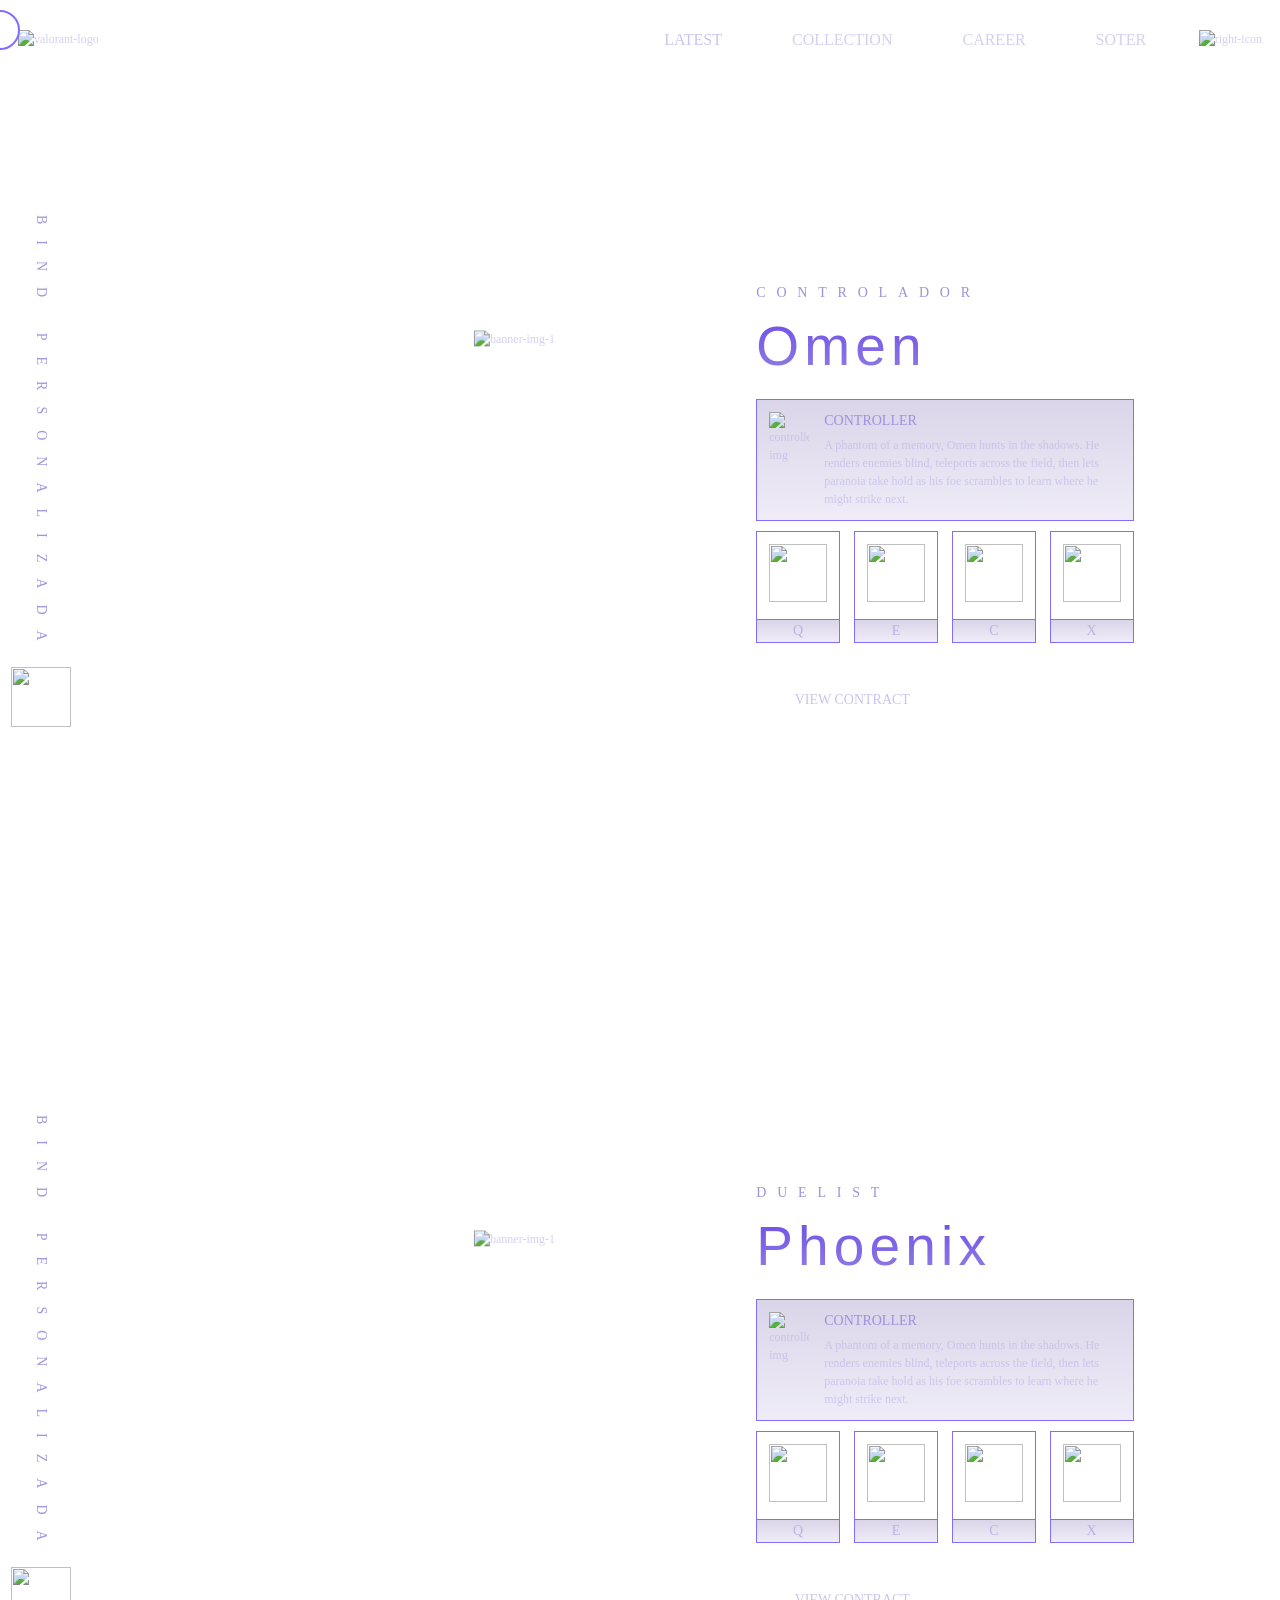
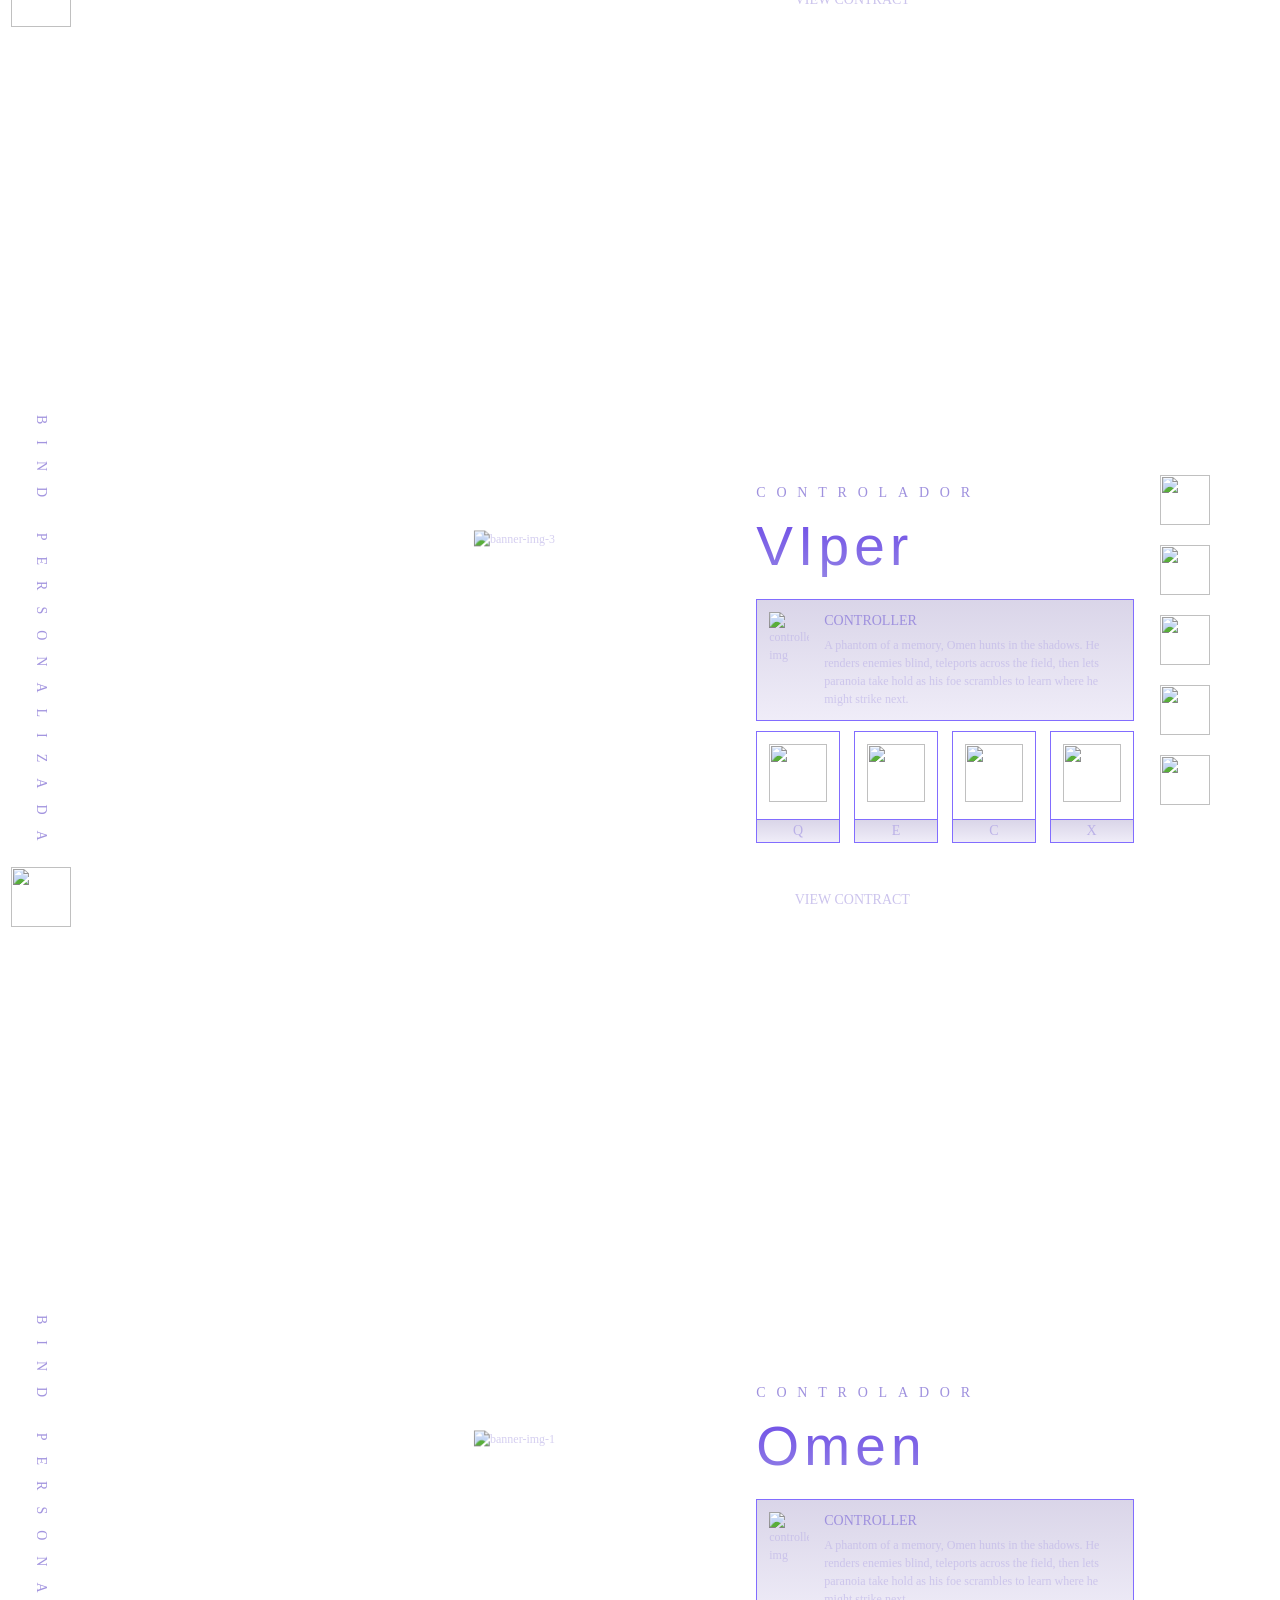
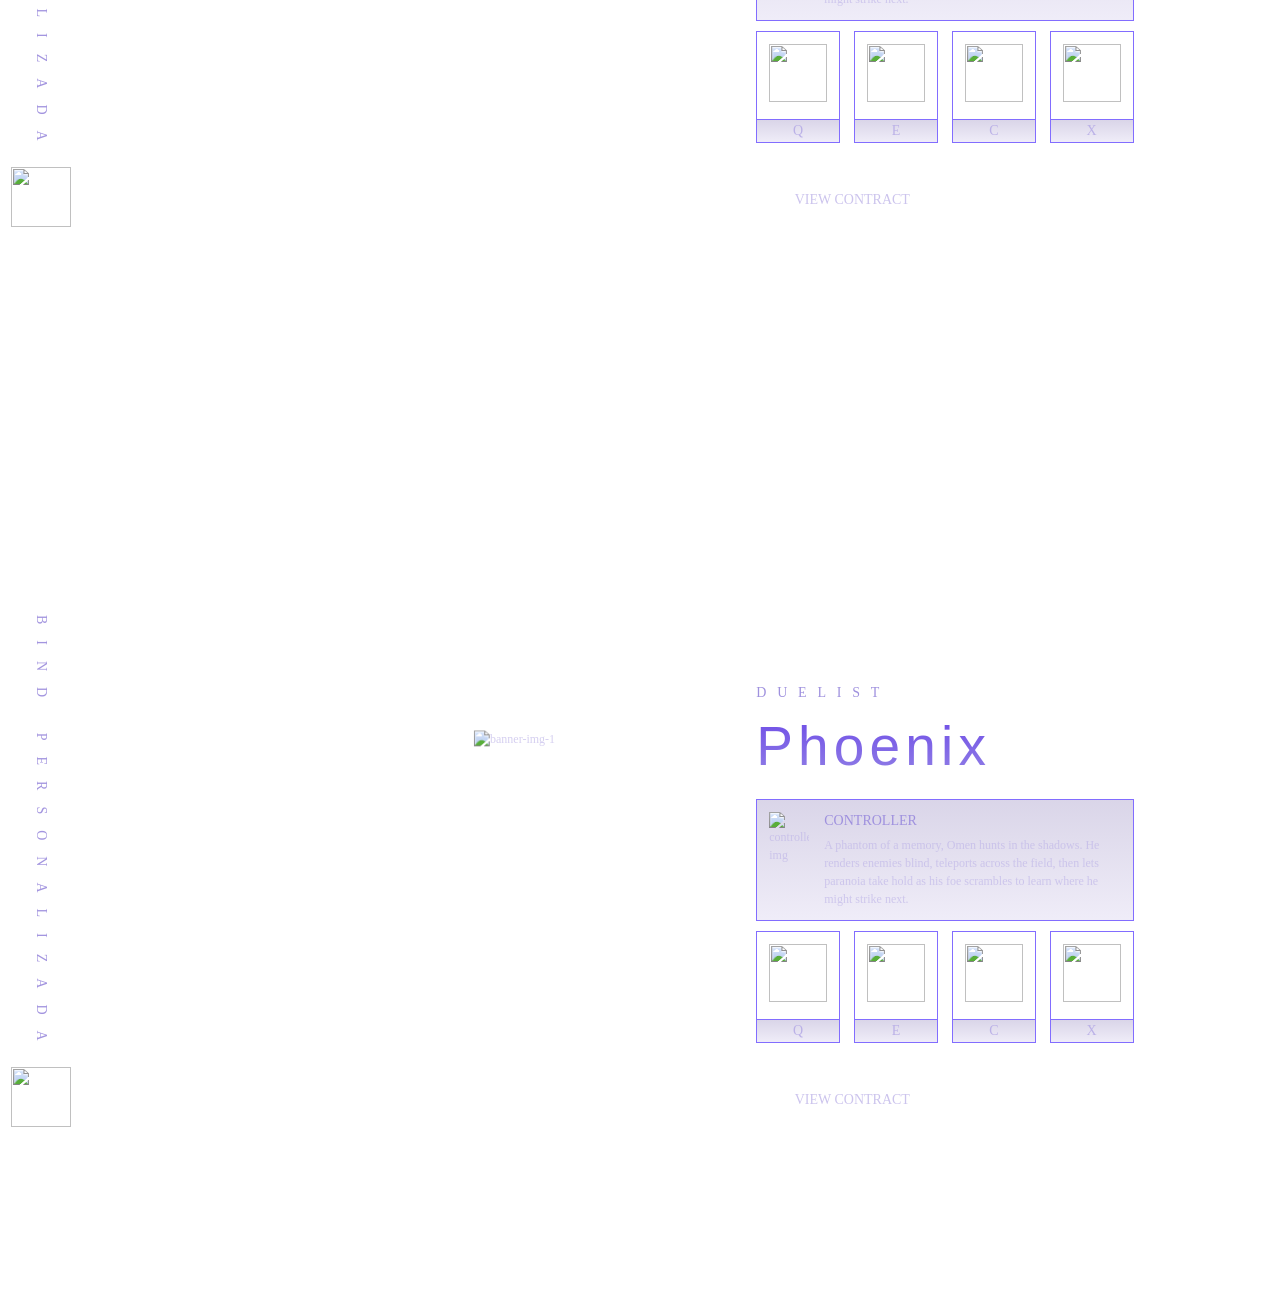
==== index.html @ 8857efad "Add files via upload" ====
<!DOCTYPE html>
<html lang="en">
  <head>
    <meta charset="UTF-8" />
    <title>Valorant Characters Banner</title>
    <link
      rel="stylesheet"
      href="https://cdn.jsdelivr.net/npm/slick-carousel@1.8.1/slick/slick.min.css"
    />
    <link
      rel="stylesheet"
      href="https://db.onlinewebfonts.com/c/b2437a24f47a94383eb02858f8a4df97?family=Insomnia"
    />
    <link
      rel="stylesheet"
      href="https://db.onlinewebfonts.com/c/e7322a6673613ab13604fadda3d20e56?family=VALORANT"
    />
    <link rel="stylesheet" href="./style.css" />
  </head>
  <body>
    <body>
      <header class="header-section-main">
        <div class="cursor"></div>
        <div class="custom-container">
          <div class="header-section-inner">
            <div class="header-logo">
              <a href="javascript:void(0);">
                <img
                  src="https://www.yudiz.com/codepen/valorant-characters/valorant.svg"
                  class="cursor-scale small"
                  alt="valorant-logo"
                />
              </a>
            </div>
            <div class="header-menu">
              <ul>
                <li class="active cursor-scale">
                  <a href="javascript:void(0);">latest</a>
                </li>
                <li class="cursor-scale">
                  <a href="javascript:void(0);">collection</a>
                </li>
                <li class="cursor-scale">
                  <a href="javascript:void(0);">career</a>
                </li>
                <li class="cursor-scale">
                  <a href="javascript:void(0);">soter</a>
                </li>
              </ul>
            </div>
            <div class="header-right-icon">
              <a href="javascript:void(0);" class="cursor-scale"
                ><img
                  src="https://www.yudiz.com/codepen/valorant-characters/header-right-arrow.svg"
                  alt="right-icon"
              /></a>
            </div>
          </div>
        </div>
      </header>
      <section class="banner-section-main">
        <i class="rain"></i>
        <i class="rain"></i>
        <i class="rain"></i>
        <i class="rain"></i>
        <i class="rain"></i>
        <i class="rain"></i>
        <i class="rain"></i>
        <i class="rain"></i>
        <i class="rain"></i>
        <i class="rain"></i>
        <i class="rain"></i>
        <i class="rain"></i>
        <i class="rain"></i>
        <i class="rain"></i>
        <i class="rain"></i>
        <i class="rain"></i>
        <i class="rain"></i>
        <i class="rain"></i>
        <i class="rain"></i>
        <i class="rain"></i>
        <i class="rain"></i>
        <i class="rain"></i>
        <i class="rain"></i>
        <i class="rain"></i>
        <i class="rain"></i>
        <i class="rain"></i>
        <i class="rain"></i>
        <i class="rain"></i>
        <i class="rain"></i>
        <i class="rain"></i>
        <i class="rain"></i>
        <i class="rain"></i>
        <i class="rain"></i>
        <i class="rain"></i>
        <i class="rain"></i>
        <i class="rain"></i>
        <i class="rain"></i>
        <i class="rain"></i>
        <i class="rain"></i>
        <i class="rain"></i>
        <i class="rain"></i>
        <i class="rain"></i>
        <i class="rain"></i>
        <i class="rain"></i>
        <i class="rain"></i>
        <i class="rain"></i>
        <i class="rain"></i>
        <i class="rain"></i>
        <i class="rain"></i>
        <i class="rain"></i>
        <i class="rain"></i>
        <i class="rain"></i>
        <i class="rain"></i>
        <i class="rain"></i>
        <i class="rain"></i>
        <i class="rain"></i>
        <i class="rain"></i>
        <i class="rain"></i>
        <i class="rain"></i>
        <i class="rain"></i>
        <i class="rain"></i>
        <i class="rain"></i>
        <i class="rain"></i>
        <i class="rain"></i>
        <i class="rain"></i>
        <i class="rain"></i>
        <i class="rain"></i>
        <i class="rain"></i>
        <i class="rain"></i>
        <i class="rain"></i>
        <i class="rain"></i>
        <i class="rain"></i>
        <i class="rain"></i>
        <i class="rain"></i>
        <i class="rain"></i>
        <i class="rain"></i>
        <i class="rain"></i>
        <i class="rain"></i>
        <i class="rain"></i>
        <i class="rain"></i>
        <i class="rain"></i>
        <i class="rain"></i>
        <i class="rain"></i>
        <i class="rain"></i>
        <i class="rain"></i>
        <i class="rain"></i>
        <i class="rain"></i>
        <i class="rain"></i>
        <i class="rain"></i>
        <i class="rain"></i>
        <i class="rain"></i>
        <i class="rain"></i>
        <i class="rain"></i>
        <i class="rain"></i>
        <i class="rain"></i>
        <i class="rain"></i>
        <i class="rain"></i>
        <i class="rain"></i>
        <i class="rain"></i>
        <i class="rain"></i>
        <i class="rain"></i>
        <i class="rain"></i>
        <i class="rain"></i>
        <i class="rain"></i>
        <i class="rain"></i>
        <i class="rain"></i>
        <i class="rain"></i>
        <i class="rain"></i>
        <i class="rain"></i>
        <i class="rain"></i>
        <i class="rain"></i>
        <i class="rain"></i>
        <i class="rain"></i>
        <i class="rain"></i>
        <i class="rain"></i>
        <i class="rain"></i>
        <i class="rain"></i>
        <i class="rain"></i>
        <i class="rain"></i>
        <i class="rain"></i>
        <i class="rain"></i>
        <i class="rain"></i>
        <i class="rain"></i>
        <i class="rain"></i>
        <i class="rain"></i>
        <i class="rain"></i>
        <i class="rain"></i>
        <i class="rain"></i>
        <i class="rain"></i>
        <i class="rain"></i>
        <i class="rain"></i>
        <i class="rain"></i>
        <i class="rain"></i>
        <i class="rain"></i>
        <i class="rain"></i>
        <i class="rain"></i>
        <i class="rain"></i>
        <i class="rain"></i>
        <i class="rain"></i>
        <i class="rain"></i>
        <i class="rain"></i>
        <i class="rain"></i>
        <i class="rain"></i>
        <i class="rain"></i>
        <i class="rain"></i>
        <i class="rain"></i>
        <i class="rain"></i>
        <i class="rain"></i>
        <i class="rain"></i>
        <i class="rain"></i>
        <i class="rain"></i>
        <i class="rain"></i>
        <i class="rain"></i>
        <i class="rain"></i>
        <i class="rain"></i>
        <i class="rain"></i>
        <i class="rain"></i>
        <i class="rain"></i>
        <i class="rain"></i>
        <i class="rain"></i>
        <i class="rain"></i>
        <i class="rain"></i>
        <i class="rain"></i>
        <i class="rain"></i>
        <i class="rain"></i>
        <i class="rain"></i>
        <i class="rain"></i>
        <i class="rain"></i>
        <i class="rain"></i>
        <i class="rain"></i>
        <i class="rain"></i>
        <i class="rain"></i>
        <i class="rain"></i>
        <i class="rain"></i>
        <i class="rain"></i>
        <i class="rain"></i>
        <i class="rain"></i>
        <i class="rain"></i>
        <i class="rain"></i>
        <i class="rain"></i>
        <i class="rain"></i>
        <i class="rain"></i>
        <i class="rain"></i>
        <i class="rain"></i>
        <i class="rain"></i>
        <i class="rain"></i>
        <i class="rain"></i>
        <i class="rain"></i>
        <i class="rain"></i>
        <i class="rain"></i>
        <i class="rain"></i>
        <i class="rain"></i>
        <i class="rain"></i>
        <i class="rain"></i>
        <i class="rain"></i>
        <i class="rain"></i>
        <i class="rain"></i>
        <i class="rain"></i>
        <i class="rain"></i>
        <i class="rain"></i>
        <i class="rain"></i>
        <i class="rain"></i>
        <i class="rain"></i>
        <i class="rain"></i>
        <i class="rain"></i>
        <i class="rain"></i>
        <i class="rain"></i>
        <i class="rain"></i>
        <i class="rain"></i>
        <i class="rain"></i>
        <i class="rain"></i>
        <i class="rain"></i>
        <i class="rain"></i>
        <i class="rain"></i>
        <i class="rain"></i>
        <i class="rain"></i>
        <i class="rain"></i>
        <i class="rain"></i>
        <i class="rain"></i>
        <i class="rain"></i>
        <i class="rain"></i>

        <div class="banner-section-inner">
          <div
            class="banner-section-loop"
            style="
              background-image: url('https://www.yudiz.com/codepen/valorant-characters/omen.jpg');
            "
          >
            <div class="banner-left-vertical-main">
              <h6>BIND PERSONALIZADA</h6>
              <img
                src="https://www.yudiz.com/codepen/valorant-characters/gl-logo-first.svg"
                class="gl-logo-img"
              />
            </div>
            <div class="banner-main-img">
              <div class="main-img scene">
                <img
                  src="https://www.yudiz.com/codepen/valorant-characters/banner-main-1.svg"
                  alt="banner-img-1"
                  class="layer img-responsive"
                  data-depth="0.2"
                />
              </div>
            </div>
            <div class="banner-content-main">
              <h5>Controlador</h5>
              <h1>Omen</h1>
              <div class="controller-box-section">
                <div class="controller-box-img">
                  <img
                    src="https://www.yudiz.com/codepen/valorant-characters/subtract.svg"
                    alt="controller-img"
                  />
                </div>
                <div class="controller-box-content">
                  <h5>CONTROLLER</h5>
                  <p>
                    A phantom of a memory, Omen hunts in the shadows. He renders
                    enemies blind, teleports across the field, then lets
                    paranoia take hold as his foe scrambles to learn where he
                    might strike next.
                  </p>
                </div>
              </div>
              <div class="controller-icons-main">
                <div class="controller-icons-inner">
                  <div class="controller-img">
                    <img
                      src="https://www.yudiz.com/codepen/valorant-characters/q-first-icon.svg"
                      alt=""
                    />
                  </div>
                  <p>q</p>
                </div>
                <div class="controller-icons-inner">
                  <div class="controller-img">
                    <img
                      src="https://www.yudiz.com/codepen/valorant-characters/e-first-icon.svg"
                      alt=""
                    />
                  </div>
                  <p>e</p>
                </div>
                <div class="controller-icons-inner">
                  <div class="controller-img">
                    <img
                      src="https://www.yudiz.com/codepen/valorant-characters/c-first-icon.svg"
                      alt=""
                    />
                  </div>
                  <p>c</p>
                </div>
                <div class="controller-icons-inner">
                  <div class="controller-img">
                    <img
                      src="https://www.yudiz.com/codepen/valorant-characters/x-first-icon.svg"
                      alt=""
                    />
                  </div>
                  <p>x</p>
                </div>
              </div>
              <div class="view-contract-btn-main cursor-scale">
                <a href="#" class="view-contract-btn">view contract</a>
              </div>
            </div>
          </div>
          <div
            class="banner-section-loop"
            style="
              background-image: url('https://www.yudiz.com/codepen/valorant-characters/phoenix.jpg');
            "
          >
            <div class="banner-left-vertical-main">
              <h6>BIND PERSONALIZADA</h6>
              <img
                src="https://www.yudiz.com/codepen/valorant-characters/gl-logo-second.svg"
                class="gl-logo-img"
              />
            </div>
            <div class="banner-main-img">
              <div class="main-img scene">
                <img
                  src="https://www.yudiz.com/codepen/valorant-characters/banner-main-2.svg"
                  alt="banner-img-1"
                  class="layer img-responsive"
                  data-depth="0.2"
                />
              </div>
            </div>
            <div class="banner-content-main">
              <h5>duelist</h5>
              <h1>Phoenix</h1>
              <div class="controller-box-section">
                <div class="controller-box-img">
                  <img
                    src="https://www.yudiz.com/codepen/valorant-characters/subtract-second.svg"
                    alt="controller-img"
                  />
                </div>
                <div class="controller-box-content">
                  <h5>CONTROLLER</h5>
                  <p>
                    A phantom of a memory, Omen hunts in the shadows. He renders
                    enemies blind, teleports across the field, then lets
                    paranoia take hold as his foe scrambles to learn where he
                    might strike next.
                  </p>
                </div>
              </div>
              <div class="controller-icons-main">
                <div class="controller-icons-inner">
                  <div class="controller-img">
                    <img
                      src="https://www.yudiz.com/codepen/valorant-characters/q-second-icon.svg"
                      alt=""
                    />
                  </div>
                  <p>q</p>
                </div>
                <div class="controller-icons-inner">
                  <div class="controller-img">
                    <img
                      src="https://www.yudiz.com/codepen/valorant-characters/e-second-icon.svg"
                      alt=""
                    />
                  </div>
                  <p>e</p>
                </div>
                <div class="controller-icons-inner">
                  <div class="controller-img">
                    <img
                      src="https://www.yudiz.com/codepen/valorant-characters/c-second-icon.svg"
                      alt=""
                    />
                  </div>
                  <p>c</p>
                </div>
                <div class="controller-icons-inner">
                  <div class="controller-img">
                    <img
                      src="https://www.yudiz.com/codepen/valorant-characters/x-second-icon.svg"
                      alt=""
                    />
                  </div>
                  <p>x</p>
                </div>
              </div>
              <div class="view-contract-btn-main cursor-scale">
                <a href="#" class="view-contract-btn">view contract</a>
              </div>
            </div>
          </div>
          <div
            class="banner-section-loop"
            style="
              background-image: url('https://www.yudiz.com/codepen/valorant-characters/viper.jpg');
            "
          >
            <div class="banner-left-vertical-main">
              <h6>BIND PERSONALIZADA</h6>
              <img
                src="https://www.yudiz.com/codepen/valorant-characters/gl-logo-third.svg"
                class="gl-logo-img"
              />
            </div>
            <div class="banner-main-img">
              <div class="main-img scene">
                <img
                  src="https://www.yudiz.com/codepen/valorant-characters/banner-main-3.svg"
                  alt="banner-img-3"
                  class="layer img-responsive"
                  data-depth="0.2"
                />
              </div>
            </div>
            <div class="banner-content-main">
              <h5>Controlador</h5>
              <h1>VIper</h1>
              <div class="controller-box-section">
                <div class="controller-box-img">
                  <img
                    src="https://www.yudiz.com/codepen/valorant-characters/subtract-third.svg "
                    alt="controller-img"
                  />
                </div>
                <div class="controller-box-content">
                  <h5>CONTROLLER</h5>
                  <p>
                    A phantom of a memory, Omen hunts in the shadows. He renders
                    enemies blind, teleports across the field, then lets
                    paranoia take hold as his foe scrambles to learn where he
                    might strike next.
                  </p>
                </div>
              </div>
              <div class="controller-icons-main">
                <div class="controller-icons-inner">
                  <div class="controller-img">
                    <img
                      src="https://www.yudiz.com/codepen/valorant-characters/q-third-icon.svg"
                      alt=""
                    />
                  </div>
                  <p>q</p>
                </div>
                <div class="controller-icons-inner">
                  <div class="controller-img">
                    <img
                      src="https://www.yudiz.com/codepen/valorant-characters/e-third-icon.svg"
                      alt=""
                    />
                  </div>
                  <p>e</p>
                </div>
                <div class="controller-icons-inner">
                  <div class="controller-img">
                    <img
                      src="https://www.yudiz.com/codepen/valorant-characters/c-third-icon.svg"
                      alt=""
                    />
                  </div>
                  <p>c</p>
                </div>
                <div class="controller-icons-inner">
                  <div class="controller-img">
                    <img
                      src="https://www.yudiz.com/codepen/valorant-characters/x-third-icon.svg"
                      alt=""
                    />
                  </div>
                  <p>x</p>
                </div>
              </div>
              <div class="view-contract-btn-main cursor-scale">
                <a href="#" class="view-contract-btn">view contract</a>
              </div>
            </div>
          </div>
          <div
            class="banner-section-loop"
            style="
              background-image: url('https://www.yudiz.com/codepen/valorant-characters/omen.jpg');
            "
          >
            <div class="banner-left-vertical-main">
              <h6>BIND PERSONALIZADA</h6>
              <img
                src="https://www.yudiz.com/codepen/valorant-characters/gl-logo-first.svg"
                class="gl-logo-img"
              />
            </div>
            <div class="banner-main-img">
              <div class="main-img scene">
                <img
                  src="https://www.yudiz.com/codepen/valorant-characters/banner-main-1.svg"
                  alt="banner-img-1"
                  class="layer img-responsive"
                  data-depth="0.2"
                />
              </div>
            </div>
            <div class="banner-content-main">
              <h5>Controlador</h5>
              <h1>Omen</h1>
              <div class="controller-box-section">
                <div class="controller-box-img">
                  <img
                    src="https://www.yudiz.com/codepen/valorant-characters/subtract.svg"
                    alt="controller-img"
                  />
                </div>
                <div class="controller-box-content">
                  <h5>CONTROLLER</h5>
                  <p>
                    A phantom of a memory, Omen hunts in the shadows. He renders
                    enemies blind, teleports across the field, then lets
                    paranoia take hold as his foe scrambles to learn where he
                    might strike next.
                  </p>
                </div>
              </div>
              <div class="controller-icons-main">
                <div class="controller-icons-inner">
                  <div class="controller-img">
                    <img
                      src="https://www.yudiz.com/codepen/valorant-characters/q-first-icon.svg"
                      alt=""
                    />
                  </div>
                  <p>q</p>
                </div>
                <div class="controller-icons-inner">
                  <div class="controller-img">
                    <img
                      src="https://www.yudiz.com/codepen/valorant-characters/e-first-icon.svg"
                      alt=""
                    />
                  </div>
                  <p>e</p>
                </div>
                <div class="controller-icons-inner">
                  <div class="controller-img">
                    <img
                      src="https://www.yudiz.com/codepen/valorant-characters/c-first-icon.svg"
                      alt=""
                    />
                  </div>
                  <p>c</p>
                </div>
                <div class="controller-icons-inner">
                  <div class="controller-img">
                    <img
                      src="https://www.yudiz.com/codepen/valorant-characters/x-first-icon.svg"
                      alt=""
                    />
                  </div>
                  <p>x</p>
                </div>
              </div>
              <div class="view-contract-btn-main cursor-scale">
                <a href="#" class="view-contract-btn">view contract</a>
              </div>
            </div>
          </div>
          <div
            class="banner-section-loop"
            style="
              background-image: url('https://www.yudiz.com/codepen/valorant-characters/phoenix.jpg');
            "
          >
            <div class="banner-left-vertical-main">
              <h6>BIND PERSONALIZADA</h6>
              <img
                src="https://www.yudiz.com/codepen/valorant-characters/gl-logo-second.svg"
                class="gl-logo-img"
              />
            </div>
            <div class="banner-main-img">
              <div class="main-img scene">
                <img
                  src="https://www.yudiz.com/codepen/valorant-characters/banner-main-2.svg"
                  alt="banner-img-1"
                  class="layer img-responsive"
                  data-depth="0.2"
                />
              </div>
            </div>
            <div class="banner-content-main">
              <h5>duelist</h5>
              <h1>Phoenix</h1>
              <div class="controller-box-section">
                <div class="controller-box-img">
                  <img
                    src="https://www.yudiz.com/codepen/valorant-characters/subtract-second.svg"
                    alt="controller-img"
                  />
                </div>
                <div class="controller-box-content">
                  <h5>CONTROLLER</h5>
                  <p>
                    A phantom of a memory, Omen hunts in the shadows. He renders
                    enemies blind, teleports across the field, then lets
                    paranoia take hold as his foe scrambles to learn where he
                    might strike next.
                  </p>
                </div>
              </div>
              <div class="controller-icons-main">
                <div class="controller-icons-inner">
                  <div class="controller-img">
                    <img
                      src="https://www.yudiz.com/codepen/valorant-characters/q-second-icon.svg"
                      alt=""
                    />
                  </div>
                  <p>q</p>
                </div>
                <div class="controller-icons-inner">
                  <div class="controller-img">
                    <img
                      src="https://www.yudiz.com/codepen/valorant-characters/e-second-icon.svg"
                      alt=""
                    />
                  </div>
                  <p>e</p>
                </div>
                <div class="controller-icons-inner">
                  <div class="controller-img">
                    <img
                      src="https://www.yudiz.com/codepen/valorant-characters/c-second-icon.svg"
                      alt=""
                    />
                  </div>
                  <p>c</p>
                </div>
                <div class="controller-icons-inner">
                  <div class="controller-img">
                    <img
                      src="https://www.yudiz.com/codepen/valorant-characters/x-second-icon.svg"
                      alt=""
                    />
                  </div>
                  <p>x</p>
                </div>
              </div>
              <div class="view-contract-btn-main cursor-scale">
                <a href="#" class="view-contract-btn">view contract</a>
              </div>
            </div>
          </div>
        </div>
        <div class="controller-right-icons-main">
          <div class="controller-right-icons-inner">
            <div>
              <img
                src="https://www.yudiz.com/codepen/valorant-characters/right-icon-1.svg"
                alt=""
              />
            </div>
            <div>
              <img
                src="https://www.yudiz.com/codepen/valorant-characters/right-icon-3.svg"
                alt=""
              />
            </div>
            <div>
              <img
                src="https://www.yudiz.com/codepen/valorant-characters/right-icon-4.svg"
                alt=""
              />
            </div>
            <div>
              <img
                src="https://www.yudiz.com/codepen/valorant-characters/right-icon-1.svg"
                alt=""
              />
            </div>
            <div>
              <img
                src="https://www.yudiz.com/codepen/valorant-characters/right-icon-3.svg"
                alt=""
              />
            </div>
          </div>
        </div>
      </section>
    </body>
    <!-- partial -->
    <script src="https://code.jquery.com/jquery-3.7.1.min.js"></script>
    <script src="https://cdn.jsdelivr.net/npm/slick-carousel@1.8.1/slick/slick.min.js"></script>
    <script src="https://cdnjs.cloudflare.com/ajax/libs/gsap/3.12.2/gsap.min.js"></script>
    <script src="https://cdnjs.cloudflare.com/ajax/libs/parallax/3.1.0/parallax.min.js"></script>
    <script src="./script.js"></script>
  </body>
</html>
---- style.css ----
* {
  padding: 0;
  margin: 0;
  box-sizing: border-box;
  -webkit-box-sizing: border-box;
  -moz-box-sizing: border-box;
}
:root {
  --white: #ffffff;
  --black: #000000;
  --light-t1: #ccc4ed;
  --text-color-1: rgba(187, 177, 231, 0.62);
  --text-color-2: rgba(154, 119, 35, 1);
  --text-color-3: rgba(3, 140, 54, 1);
  --text-color-4: #a395df;
  --text-color-5: #9f91de;
  --text-color-6: #826dff;
  --text-color-7: #9a7723;
  --text-color-8: #eaa742;
  --text-color-9: #e9a742;
  --text-color-10: #c4893b;
  --text-color-11: #ffe0b7;
  --text-color-12: #dfa650;
  --text-color-13: #ffca79;
  --border-color-2: #6b5536;
  --text-color-14: #038c36;
  --text-color-15: #04bc49;
  --text-color-16: #01ab3f;
  --text-color-17: #d4ffe4;
}
body {
  font-family: "VALORANT";
  font-size: 12px;
  line-height: 18px;
  font-weight: 400;
  font-style: normal;
  width: 100%;
  height: 100%;
  padding: 0;
  margin: auto;
  max-width: 2560px;
  background: var(--white);
  color: var(--text-color-1);
}
a {
  text-decoration: none;
  outline: none;
  color: var(--text-color-1);
  cursor: pointer;
}
a:hover {
  color: var(--text-color-1);
}
a,
a:active,
a:focus {
  outline: none;
  text-decoration: none;
}
img {
  border: none;
  max-width: 100%;
  height: 100%;
  object-fit: cover;
  object-position: center center;
}
ul,
li {
  padding: 0;
  margin: 0;
}

.custom-container {
  padding: 0 32px;
  margin: 0 auto;
}

h1 {
  font-family: "Insomnia", sans-serif;
  font-size: 86px;
  font-style: normal;
  font-weight: 400;
  line-height: 104px;
  letter-spacing: 5.16px;
  background: linear-gradient(180deg, #6d4be7 0%, #998be5 90%);
  background-clip: text;
  -webkit-background-clip: text;
  -webkit-text-fill-color: transparent;
}
h5 {
  font-size: 18px;
  font-style: normal;
  font-weight: 400;
  line-height: 22px;
  letter-spacing: 10.8px;
  color: var(--text-color-5);
  text-transform: uppercase;
}
h6 {
  font-size: 14px;
  font-style: normal;
  font-weight: 400;
  line-height: 20px;
  letter-spacing: 18.48px;
  color: var(--text-color-4);
}

/* -- Common Element CSS End -- */

/* -- Cursor CSS Start -- */

.cursor {
  position: fixed;
  width: 40px;
  height: 40px;
  margin-left: -20px;
  margin-top: -20px;
  border-radius: 50%;
  border: 2px solid var(--text-color-6);
  transition: transform 0.3s ease;
  transform-origin: center center;
  pointer-events: none;
  z-index: 1000;
}
.header-section-orange .cursor {
  border: 2px solid var(--text-color-10);
}
.header-section-green .cursor {
  border: 2px solid var(--text-color-14);
}
.grow,
.grow-small {
  transform: scale(2);
  background: var(--white);
  opacity: 0.5;
}
.grow-small {
  transform: scale(2);
}

/* -- Cursor CSS End -- */

/* -- Header Section CSS Start -- */

.header-section-main {
  position: fixed;
  padding-top: 40px;
  width: 100%;
  z-index: 99;
}
.header-section-inner {
  display: flex;
  justify-content: space-between;
}
.header-logo {
  flex-shrink: 0;
}
.header-logo img {
  width: 60px;
  height: 60px;
}
.header-menu {
  width: 80%;
}
.header-menu ul {
  display: flex;
  gap: 90px;
  justify-content: end;
  list-style: none;
}

.header-menu ul li a {
  position: relative;
  font-size: 16px;
  line-height: 20px;
  font-weight: 400;
  text-transform: uppercase;
  font-style: normal;
  color: var(--text-color-1);
  display: inline-block;
  transition: 0.3s;
  -webkit-transition: 0.3s;
}
.header-menu ul li a:hover,
.header-menu ul li.active a {
  color: var(--light-t1);
}
.header-menu ul li a:hover:after,
.header-menu ul li.active a:after {
  transform: translate(-50%, 0);
  -webkit-transform: translate(-50%, 0);
  opacity: 1;
}
.header-menu ul li a:after {
  content: "";
  position: absolute;
  bottom: -50px;
  left: 50%;
  display: block;
  background: url("https://www.yudiz.com/codepen/valorant-characters/menu-hover-icon.svg")
    center center / cover;
  width: 70px;
  height: 70px;
  transform: translate(-50%, 30px);
  -webkit-transform: translate(-50%, 30px);
  transition: 0.3s;
  -webkit-transition: 0.3s;
  opacity: 0;
}

.header-right-icon {
  flex-shrink: 0;
}
.header-right-icon img {
  width: 21px;
  height: 8px;
}

.header-section-orange .header-logo img {
  filter: hue-rotate(160deg);
}
.header-section-orange .header-menu ul li a {
  color: var(--text-color-7);
}
.header-section-orange .header-right-icon img {
  filter: hue-rotate(141deg);
}
.header-section-orange .header-menu ul li a:after {
  background: url(https://www.yudiz.com/codepen/valorant-characters/menu-hover-icon-2.svg)
    center center / cover;
}
.header-section-orange .header-menu ul li a:hover,
.header-section-orange .header-menu ul li.active a {
  color: var(--text-color-8);
}

.header-section-green .header-logo img {
  filter: hue-rotate(197deg);
}
.header-section-green .header-menu ul li a {
  color: var(--text-color-14);
}
.header-section-green .header-right-icon img {
  filter: hue-rotate(217deg);
}
.header-section-green .header-menu ul li a:after {
  background: url(https://www.yudiz.com/codepen/valorant-characters/menu-hover-icon-3.svg)
    center center / cover;
}
.header-section-green .header-menu ul li a:hover,
.header-section-green .header-menu ul li.active a {
  color: var(--text-color-14);
}

/* -- Header Section CSS End -- */

/* -- Banner Section CSS Start -- */

.banner-section-main {
  position: relative;
  z-index: 9;
  overflow: hidden;
}
.banner-section-main .banner-section-loop {
  position: relative;
  padding-top: 42px;
  display: flex;
  align-items: center;
  background: no-repeat top center / 100% 100%;
  width: 100%;
  height: 100vh;
  gap: 20px;
}
.banner-left-vertical-main {
  width: calc(7% - 6.66px);
  display: flex;
  flex-direction: column;
  align-items: center;
  gap: 10px;
  margin-top: 40px;
}
.banner-main-img {
  width: calc(53% - 6.66px);
  align-self: end;
  max-height: 865px;
}
.banner-content-main {
  width: calc(28% - 6.66px);
  padding-top: 70px;
}
.controller-right-icons-main {
  width: calc(12% - 15px);
  padding-right: 15px;
  position: absolute;
  top: 50%;
  right: 0;
  transform: translateY(-50%);
  -webkit-transform: translateY(-50%);
  z-index: 9999;
}
.controller-right-icons-main img {
  width: 62px;
  height: 62px;
  margin-left: auto;
  margin-bottom: 34px;
  cursor: pointer;
  transition: 0.3s;
  -webkit-transition: 0.3s;
}
.controller-right-icons-main .slick-track {
  width: 100% !important;
  display: flex;
  flex-wrap: wrap;
}
.controller-right-icons-main .slick-slide {
  width: 100%;
}

.banner-left-vertical-main h6 {
  writing-mode: vertical-rl;
  text-orientation: mixed;
}
.banner-left-vertical-main img {
  width: 70px;
  height: 70px;
}
.banner-content-main h5 {
  padding-bottom: 12px;
}
.banner-section-loop .banner-content-main h1 {
  display: inline-flex;
  padding-bottom: 28px;
}

.controller-box-section {
  border: 1px solid var(--text-color-6);
  background: linear-gradient(
    180deg,
    rgba(68, 45, 142, 0.2) 0%,
    rgba(82, 51, 180, 0.09) 100%
  );
  padding: 19.771px 22.218px 20.229px 22.799px;
  display: flex;
  gap: 15px;
  margin-bottom: 14px;
}
.controller-box-img {
  width: 50px;
  height: 50px;
  flex-shrink: 0;
}
.banner-content-main .controller-box-content h5 {
  letter-spacing: normal;
  padding-bottom: 6px;
}
.controller-icons-main {
  display: flex;
  gap: 18px;
  padding-bottom: 45px;
}
.controller-icons-inner {
  border: 1px solid var(--text-color-6);
  flex: 1;
}
.controller-img {
  padding: 18px;
  text-align: center;
}
.controller-img img {
  aspect-ratio: 1/1;
  width: 100%;
  height: 100%;
  margin: 0 auto;
}
.controller-icons-inner p {
  font-size: 14px;
  line-height: 16px;
  color: #bbb1e7;
  text-transform: uppercase;
  text-align: center;
  padding: 3px;
  border-top: 1px solid var(--text-color-6);
  background: linear-gradient(
    180deg,
    rgba(68, 45, 142, 0.2) 0%,
    rgba(82, 51, 180, 0.09) 100%
  );
}
.banner-section-loop .view-contract-btn-main {
  position: relative;
  display: block;
  background: url("https://www.yudiz.com/codepen/valorant-characters/button-bg.svg")
    no-repeat center center / cover;
  width: 285px;
  height: 65px;
  z-index: 1;
  cursor: pointer;
}
.banner-section-loop .view-contract-btn-main a {
  font-size: 18px;
  line-height: 22px;
  text-transform: uppercase;
  color: #ccc4ed;
  position: absolute;
  top: 50%;
  left: 40%;
  transform: translate(-50%, -50%);
  -webkit-transform: translate(-50%, -50%);
  display: block;
}
.banner-main-img .main-img {
  position: relative;
  padding-top: 78%;
  width: 100%;
  z-index: 1;
  transition: 0.3s;
  -webkit-transition: 0.3s;
  transform: translate(-50%, 10%) !important;
  -webkit-transform: translate(-50%, 10%) !important;
  left: 65%;
}
.banner-main-img .main-img.character-animation {
  animation: character-animation 2s ease-in-out 1;
}
.banner-main-img img {
  position: absolute !important;
  bottom: 0;
  left: 50%;
  transform: translateX(-50%);
  -webkit-transform: translateX(-50%);
  height: 100%;
  display: block;
}

.controller-right-icons-main .slick-current.slick-active img,
.controller-right-icons-main .slick-active img:hover {
  filter: drop-shadow(6px 6px 6px var(--text-color-4));
}
.controller-right-icons-main .slick-current.slick-active:nth-child(3n + 2) img,
.controller-right-icons-main .slick-active:nth-child(3n + 2) img:hover {
  filter: drop-shadow(6px 6px 6px var(--text-color-12));
}
.controller-right-icons-main .slick-current.slick-active:nth-child(3n + 3) img,
.controller-right-icons-main .slick-active:nth-child(3n + 3) img:hover {
  filter: drop-shadow(6px 6px 6px var(--text-color-14));
}

/* -- Banner Section CSS End -- */

/* -- Second Slide CSS Start -- */

.banner-loop-second .banner-left-vertical-main h6 {
  color: var(--text-color-7);
}
.banner-loop-second .banner-content-main h5 {
  color: var(--text-color-7);
}
.banner-loop-second .controller-box-content h5 {
  color: var(--text-color-9);
}
.banner-loop-second .controller-box-content p {
  color: var(--text-color-10);
}
.banner-loop-second .controller-box-section {
  border: 1px solid var(--border-color-2);
  background: linear-gradient(
    180deg,
    rgba(101, 75, 37, 0.13) 0%,
    rgba(246, 186, 98, 0.05) 100%
  );
}
.banner-loop-second .controller-icons-inner {
  border: 1px solid var(--border-color-2);
}
.banner-loop-second .controller-icons-inner p {
  border-top: 1px solid var(--border-color-2);
  background: linear-gradient(
    180deg,
    rgba(130, 99, 55, 0.13) 0%,
    rgba(221, 170, 95, 0.17) 100%
  );
  color: var(--text-color-10);
}
.banner-loop-second .view-contract-btn-main {
  background-image: url("https://www.yudiz.com/codepen/valorant-characters/button-bg-2.svg");
}
.banner-loop-second .view-contract-btn-main a {
  color: var(--text-color-11);
}
.banner-loop-second .banner-content-main h1 {
  background: linear-gradient(
    180deg,
    var(--text-color-12) 0%,
    var(--text-color-13) 90%
  );
  background-clip: text;
  -webkit-background-clip: text;
  -webkit-text-fill-color: transparent;
}
.banner-loop-second .controller-right-icons-main img {
  filter: hue-rotate(358deg);
  -webkit-filter: hue-rotate(358deg);
}

/* -- Second Slide CSS End -- */

/* -- Third Slide CSS Start -- */

.banner-loop-third .banner-left-vertical-main h6 {
  color: var(--text-color-14);
}
.banner-loop-third .banner-content-main h5 {
  color: var(--text-color-14);
}
.banner-loop-third .banner-content-main h1 {
  background: linear-gradient(
    180deg,
    var(--text-color-15) 0%,
    var(--text-color-14) 90%
  );
  background-clip: text;
  -webkit-background-clip: text;
  -webkit-text-fill-color: transparent;
}
.banner-loop-third .controller-box-content p {
  color: var(--text-color-14);
}
.banner-loop-third .controller-box-section {
  border: 1px solid var(--text-color-14);
  background: linear-gradient(
    180deg,
    rgba(2, 157, 56, 0.08) 0%,
    rgba(6, 167, 61, 0.05) 100%
  );
}
.banner-loop-third .controller-icons-inner {
  border: 1px solid var(--text-color-16);
}
.banner-loop-third .controller-icons-inner p {
  border-top: 1px solid rgba(1, 171, 63, 0);
  background: linear-gradient(
    180deg,
    rgba(2, 157, 56, 0.08) 0%,
    rgba(6, 167, 61, 0.01) 100%
  );
  color: var(--text-color-14);
}
.banner-loop-third .view-contract-btn-main {
  background-image: url("https://www.yudiz.com/codepen/valorant-characters/button-bg-3.svg");
}
.banner-loop-third .view-contract-btn-main a {
  color: var(--text-color-17);
}

/* -- Third Slide CSS End -- */

/* Rain Css Start -- */

.rain {
  background: white;
  background: linear-gradient(
    to bottom,
    rgba(255, 255, 255, 0) 0%,
    #ffffff 100%
  );
  height: 50px;
  position: absolute;
  width: 3px;
  z-index: 9998;
  opacity: 0;
}
.rain:nth-of-type(1) {
  animation-name: rain-1;
  animation-delay: 18s;
  animation-duration: 9s;
  animation-iteration-count: infinite;
  left: 10%;
  opacity: 0.53;
  top: -75%;
}
@keyframes rain-1 {
  from {
    left: 10%;
    opacity: 0.53;
    top: -75%;
  }
  to {
    opacity: 0;
    top: 115%;
  }
}
.rain:nth-of-type(2) {
  animation-name: rain-2;
  animation-delay: 8s;
  animation-duration: 9s;
  animation-iteration-count: infinite;
  left: 76%;
  opacity: 0.45;
  top: -64%;
}
@keyframes rain-2 {
  from {
    left: 76%;
    opacity: 0.45;
    top: -64%;
  }
  to {
    opacity: 0;
    top: 104%;
  }
}
.rain:nth-of-type(3) {
  animation-name: rain-3;
  animation-delay: 13s;
  animation-duration: 5s;
  animation-iteration-count: infinite;
  left: 1%;
  opacity: 0.38;
  top: -62%;
}
@keyframes rain-3 {
  from {
    left: 1%;
    opacity: 0.38;
    top: -62%;
  }
  to {
    opacity: 0;
    top: 102%;
  }
}
.rain:nth-of-type(4) {
  animation-name: rain-4;
  animation-delay: 0s;
  animation-duration: 8s;
  animation-iteration-count: infinite;
  left: 73%;
  opacity: 0.53;
  top: -78%;
}
@keyframes rain-4 {
  from {
    left: 73%;
    opacity: 0.53;
    top: -78%;
  }
  to {
    opacity: 0;
    top: 118%;
  }
}
.rain:nth-of-type(5) {
  animation-name: rain-5;
  animation-delay: 2s;
  animation-duration: 9s;
  animation-iteration-count: infinite;
  left: 7%;
  opacity: 0.45;
  top: -53%;
}
@keyframes rain-5 {
  from {
    left: 7%;
    opacity: 0.45;
    top: -53%;
  }
  to {
    opacity: 0;
    top: 93%;
  }
}
.rain:nth-of-type(6) {
  animation-name: rain-6;
  animation-delay: 1s;
  animation-duration: 10s;
  animation-iteration-count: infinite;
  left: 33%;
  opacity: 0.31;
  top: -77%;
}
@keyframes rain-6 {
  from {
    left: 33%;
    opacity: 0.31;
    top: -77%;
  }
  to {
    opacity: 0;
    top: 117%;
  }
}
.rain:nth-of-type(7) {
  animation-name: rain-7;
  animation-delay: 18s;
  animation-duration: 9s;
  animation-iteration-count: infinite;
  left: 38%;
  opacity: 0.39;
  top: -51%;
}
@keyframes rain-7 {
  from {
    left: 38%;
    opacity: 0.39;
    top: -51%;
  }
  to {
    opacity: 0;
    top: 91%;
  }
}
.rain:nth-of-type(8) {
  animation-name: rain-8;
  animation-delay: 16s;
  animation-duration: 8s;
  animation-iteration-count: infinite;
  left: 37%;
  opacity: 0.45;
  top: -79%;
}
@keyframes rain-8 {
  from {
    left: 37%;
    opacity: 0.45;
    top: -79%;
  }
  to {
    opacity: 0;
    top: 119%;
  }
}
.rain:nth-of-type(9) {
  animation-name: rain-9;
  animation-delay: 3s;
  animation-duration: 5s;
  animation-iteration-count: infinite;
  left: 91%;
  opacity: 0.33;
  top: -94%;
}
@keyframes rain-9 {
  from {
    left: 91%;
    opacity: 0.33;
    top: -94%;
  }
  to {
    opacity: 0;
    top: 134%;
  }
}
.rain:nth-of-type(10) {
  animation-name: rain-10;
  animation-delay: 10s;
  animation-duration: 8s;
  animation-iteration-count: infinite;
  left: 31%;
  opacity: 0.57;
  top: -90%;
}
@keyframes rain-10 {
  from {
    left: 31%;
    opacity: 0.57;
    top: -90%;
  }
  to {
    opacity: 0;
    top: 130%;
  }
}
.rain:nth-of-type(11) {
  animation-name: rain-11;
  animation-delay: 17s;
  animation-duration: 5s;
  animation-iteration-count: infinite;
  left: 96%;
  opacity: 0.46;
  top: -91%;
}
@keyframes rain-11 {
  from {
    left: 96%;
    opacity: 0.46;
    top: -91%;
  }
  to {
    opacity: 0;
    top: 131%;
  }
}
.rain:nth-of-type(12) {
  animation-name: rain-12;
  animation-delay: 14s;
  animation-duration: 10s;
  animation-iteration-count: infinite;
  left: 80%;
  opacity: 0.59;
  top: -77%;
}
@keyframes rain-12 {
  from {
    left: 80%;
    opacity: 0.59;
    top: -77%;
  }
  to {
    opacity: 0;
    top: 117%;
  }
}
.rain:nth-of-type(13) {
  animation-name: rain-13;
  animation-delay: 16s;
  animation-duration: 10s;
  animation-iteration-count: infinite;
  left: 56%;
  opacity: 0.33;
  top: -60%;
}
@keyframes rain-13 {
  from {
    left: 56%;
    opacity: 0.33;
    top: -60%;
  }
  to {
    opacity: 0;
    top: 100%;
  }
}
.rain:nth-of-type(14) {
  animation-name: rain-14;
  animation-delay: 8s;
  animation-duration: 10s;
  animation-iteration-count: infinite;
  left: 28%;
  opacity: 0.45;
  top: -70%;
}
@keyframes rain-14 {
  from {
    left: 28%;
    opacity: 0.45;
    top: -70%;
  }
  to {
    opacity: 0;
    top: 110%;
  }
}
.rain:nth-of-type(15) {
  animation-name: rain-15;
  animation-delay: 5s;
  animation-duration: 6s;
  animation-iteration-count: infinite;
  left: 44%;
  opacity: 0.34;
  top: -75%;
}
@keyframes rain-15 {
  from {
    left: 44%;
    opacity: 0.34;
    top: -75%;
  }
  to {
    opacity: 0;
    top: 115%;
  }
}
.rain:nth-of-type(16) {
  animation-name: rain-16;
  animation-delay: 7s;
  animation-duration: 6s;
  animation-iteration-count: infinite;
  left: 24%;
  opacity: 0.44;
  top: -79%;
}
@keyframes rain-16 {
  from {
    left: 24%;
    opacity: 0.44;
    top: -79%;
  }
  to {
    opacity: 0;
    top: 119%;
  }
}
.rain:nth-of-type(17) {
  animation-name: rain-17;
  animation-delay: 14s;
  animation-duration: 7s;
  animation-iteration-count: infinite;
  left: 26%;
  opacity: 0.49;
  top: -62%;
}
@keyframes rain-17 {
  from {
    left: 26%;
    opacity: 0.49;
    top: -62%;
  }
  to {
    opacity: 0;
    top: 102%;
  }
}
.rain:nth-of-type(18) {
  animation-name: rain-18;
  animation-delay: 15s;
  animation-duration: 6s;
  animation-iteration-count: infinite;
  left: 98%;
  opacity: 0.46;
  top: -81%;
}
@keyframes rain-18 {
  from {
    left: 98%;
    opacity: 0.46;
    top: -81%;
  }
  to {
    opacity: 0;
    top: 121%;
  }
}
.rain:nth-of-type(19) {
  animation-name: rain-19;
  animation-delay: 8s;
  animation-duration: 7s;
  animation-iteration-count: infinite;
  left: 68%;
  opacity: 0.5;
  top: -73%;
}
@keyframes rain-19 {
  from {
    left: 68%;
    opacity: 0.5;
    top: -73%;
  }
  to {
    opacity: 0;
    top: 113%;
  }
}
.rain:nth-of-type(20) {
  animation-name: rain-20;
  animation-delay: 1s;
  animation-duration: 8s;
  animation-iteration-count: infinite;
  left: 44%;
  opacity: 0.47;
  top: -57%;
}
@keyframes rain-20 {
  from {
    left: 44%;
    opacity: 0.47;
    top: -57%;
  }
  to {
    opacity: 0;
    top: 97%;
  }
}
.rain:nth-of-type(21) {
  animation-name: rain-21;
  animation-delay: 5s;
  animation-duration: 5s;
  animation-iteration-count: infinite;
  left: 25%;
  opacity: 0.42;
  top: -100%;
}
@keyframes rain-21 {
  from {
    left: 25%;
    opacity: 0.42;
    top: -100%;
  }
  to {
    opacity: 0;
    top: 140%;
  }
}
.rain:nth-of-type(22) {
  animation-name: rain-22;
  animation-delay: 11s;
  animation-duration: 7s;
  animation-iteration-count: infinite;
  left: 91%;
  opacity: 0.37;
  top: -96%;
}
@keyframes rain-22 {
  from {
    left: 91%;
    opacity: 0.37;
    top: -96%;
  }
  to {
    opacity: 0;
    top: 136%;
  }
}
.rain:nth-of-type(23) {
  animation-name: rain-23;
  animation-delay: 7s;
  animation-duration: 8s;
  animation-iteration-count: infinite;
  left: 29%;
  opacity: 0.56;
  top: -98%;
}
@keyframes rain-23 {
  from {
    left: 29%;
    opacity: 0.56;
    top: -98%;
  }
  to {
    opacity: 0;
    top: 138%;
  }
}
.rain:nth-of-type(24) {
  animation-name: rain-24;
  animation-delay: 8s;
  animation-duration: 7s;
  animation-iteration-count: infinite;
  left: 65%;
  opacity: 0.42;
  top: -70%;
}
@keyframes rain-24 {
  from {
    left: 65%;
    opacity: 0.42;
    top: -70%;
  }
  to {
    opacity: 0;
    top: 110%;
  }
}
.rain:nth-of-type(25) {
  animation-name: rain-25;
  animation-delay: 11s;
  animation-duration: 10s;
  animation-iteration-count: infinite;
  left: 7%;
  opacity: 0.34;
  top: -82%;
}
@keyframes rain-25 {
  from {
    left: 7%;
    opacity: 0.34;
    top: -82%;
  }
  to {
    opacity: 0;
    top: 122%;
  }
}
.rain:nth-of-type(26) {
  animation-name: rain-26;
  animation-delay: 12s;
  animation-duration: 8s;
  animation-iteration-count: infinite;
  left: 48%;
  opacity: 0.45;
  top: -90%;
}
@keyframes rain-26 {
  from {
    left: 48%;
    opacity: 0.45;
    top: -90%;
  }
  to {
    opacity: 0;
    top: 130%;
  }
}
.rain:nth-of-type(27) {
  animation-name: rain-27;
  animation-delay: 3s;
  animation-duration: 10s;
  animation-iteration-count: infinite;
  left: 43%;
  opacity: 0.34;
  top: -81%;
}
@keyframes rain-27 {
  from {
    left: 43%;
    opacity: 0.34;
    top: -81%;
  }
  to {
    opacity: 0;
    top: 121%;
  }
}
.rain:nth-of-type(28) {
  animation-name: rain-28;
  animation-delay: 15s;
  animation-duration: 6s;
  animation-iteration-count: infinite;
  left: 96%;
  opacity: 0.54;
  top: -99%;
}
@keyframes rain-28 {
  from {
    left: 96%;
    opacity: 0.54;
    top: -99%;
  }
  to {
    opacity: 0;
    top: 139%;
  }
}
.rain:nth-of-type(29) {
  animation-name: rain-29;
  animation-delay: 15s;
  animation-duration: 7s;
  animation-iteration-count: infinite;
  left: 99%;
  opacity: 0.54;
  top: -95%;
}
@keyframes rain-29 {
  from {
    left: 99%;
    opacity: 0.54;
    top: -95%;
  }
  to {
    opacity: 0;
    top: 135%;
  }
}
.rain:nth-of-type(30) {
  animation-name: rain-30;
  animation-delay: 0s;
  animation-duration: 8s;
  animation-iteration-count: infinite;
  left: 1%;
  opacity: 0.33;
  top: -78%;
}
@keyframes rain-30 {
  from {
    left: 1%;
    opacity: 0.33;
    top: -78%;
  }
  to {
    opacity: 0;
    top: 118%;
  }
}
.rain:nth-of-type(31) {
  animation-name: rain-31;
  animation-delay: 7s;
  animation-duration: 10s;
  animation-iteration-count: infinite;
  left: 3%;
  opacity: 0.49;
  top: -68%;
}
@keyframes rain-31 {
  from {
    left: 3%;
    opacity: 0.49;
    top: -68%;
  }
  to {
    opacity: 0;
    top: 108%;
  }
}
.rain:nth-of-type(32) {
  animation-name: rain-32;
  animation-delay: 15s;
  animation-duration: 10s;
  animation-iteration-count: infinite;
  left: 9%;
  opacity: 0.35;
  top: -53%;
}
@keyframes rain-32 {
  from {
    left: 9%;
    opacity: 0.35;
    top: -53%;
  }
  to {
    opacity: 0;
    top: 93%;
  }
}
.rain:nth-of-type(33) {
  animation-name: rain-33;
  animation-delay: 9s;
  animation-duration: 8s;
  animation-iteration-count: infinite;
  left: 68%;
  opacity: 0.43;
  top: -58%;
}
@keyframes rain-33 {
  from {
    left: 68%;
    opacity: 0.43;
    top: -58%;
  }
  to {
    opacity: 0;
    top: 98%;
  }
}
.rain:nth-of-type(34) {
  animation-name: rain-34;
  animation-delay: 13s;
  animation-duration: 9s;
  animation-iteration-count: infinite;
  left: 1%;
  opacity: 0.6;
  top: -54%;
}
@keyframes rain-34 {
  from {
    left: 1%;
    opacity: 0.6;
    top: -54%;
  }
  to {
    opacity: 0;
    top: 94%;
  }
}
.rain:nth-of-type(35) {
  animation-name: rain-35;
  animation-delay: 18s;
  animation-duration: 7s;
  animation-iteration-count: infinite;
  left: 22%;
  opacity: 0.32;
  top: -63%;
}
@keyframes rain-35 {
  from {
    left: 22%;
    opacity: 0.32;
    top: -63%;
  }
  to {
    opacity: 0;
    top: 103%;
  }
}
.rain:nth-of-type(36) {
  animation-name: rain-36;
  animation-delay: 11s;
  animation-duration: 8s;
  animation-iteration-count: infinite;
  left: 55%;
  opacity: 0.42;
  top: -64%;
}
@keyframes rain-36 {
  from {
    left: 55%;
    opacity: 0.42;
    top: -64%;
  }
  to {
    opacity: 0;
    top: 104%;
  }
}
.rain:nth-of-type(37) {
  animation-name: rain-37;
  animation-delay: 13s;
  animation-duration: 5s;
  animation-iteration-count: infinite;
  left: 20%;
  opacity: 0.39;
  top: -78%;
}
@keyframes rain-37 {
  from {
    left: 20%;
    opacity: 0.39;
    top: -78%;
  }
  to {
    opacity: 0;
    top: 118%;
  }
}
.rain:nth-of-type(38) {
  animation-name: rain-38;
  animation-delay: 18s;
  animation-duration: 9s;
  animation-iteration-count: infinite;
  left: 70%;
  opacity: 0.38;
  top: -68%;
}
@keyframes rain-38 {
  from {
    left: 70%;
    opacity: 0.38;
    top: -68%;
  }
  to {
    opacity: 0;
    top: 108%;
  }
}
.rain:nth-of-type(39) {
  animation-name: rain-39;
  animation-delay: 12s;
  animation-duration: 7s;
  animation-iteration-count: infinite;
  left: 73%;
  opacity: 0.52;
  top: -64%;
}
@keyframes rain-39 {
  from {
    left: 73%;
    opacity: 0.52;
    top: -64%;
  }
  to {
    opacity: 0;
    top: 104%;
  }
}
.rain:nth-of-type(40) {
  animation-name: rain-40;
  animation-delay: 9s;
  animation-duration: 10s;
  animation-iteration-count: infinite;
  left: 60%;
  opacity: 0.49;
  top: -71%;
}
@keyframes rain-40 {
  from {
    left: 60%;
    opacity: 0.49;
    top: -71%;
  }
  to {
    opacity: 0;
    top: 111%;
  }
}
.rain:nth-of-type(41) {
  animation-name: rain-41;
  animation-delay: 15s;
  animation-duration: 9s;
  animation-iteration-count: infinite;
  left: 13%;
  opacity: 0.6;
  top: -71%;
}
@keyframes rain-41 {
  from {
    left: 13%;
    opacity: 0.6;
    top: -71%;
  }
  to {
    opacity: 0;
    top: 111%;
  }
}
.rain:nth-of-type(42) {
  animation-name: rain-42;
  animation-delay: 6s;
  animation-duration: 5s;
  animation-iteration-count: infinite;
  left: 60%;
  opacity: 0.55;
  top: -79%;
}
@keyframes rain-42 {
  from {
    left: 60%;
    opacity: 0.55;
    top: -79%;
  }
  to {
    opacity: 0;
    top: 119%;
  }
}
.rain:nth-of-type(43) {
  animation-name: rain-43;
  animation-delay: 13s;
  animation-duration: 10s;
  animation-iteration-count: infinite;
  left: 22%;
  opacity: 0.32;
  top: -66%;
}
@keyframes rain-43 {
  from {
    left: 22%;
    opacity: 0.32;
    top: -66%;
  }
  to {
    opacity: 0;
    top: 106%;
  }
}
.rain:nth-of-type(44) {
  animation-name: rain-44;
  animation-delay: 10s;
  animation-duration: 10s;
  animation-iteration-count: infinite;
  left: 59%;
  opacity: 0.58;
  top: -54%;
}
@keyframes rain-44 {
  from {
    left: 59%;
    opacity: 0.58;
    top: -54%;
  }
  to {
    opacity: 0;
    top: 94%;
  }
}
.rain:nth-of-type(45) {
  animation-name: rain-45;
  animation-delay: 8s;
  animation-duration: 8s;
  animation-iteration-count: infinite;
  left: 88%;
  opacity: 0.32;
  top: -60%;
}
@keyframes rain-45 {
  from {
    left: 88%;
    opacity: 0.32;
    top: -60%;
  }
  to {
    opacity: 0;
    top: 100%;
  }
}
.rain:nth-of-type(46) {
  animation-name: rain-46;
  animation-delay: 4s;
  animation-duration: 8s;
  animation-iteration-count: infinite;
  left: 42%;
  opacity: 0.47;
  top: -94%;
}
@keyframes rain-46 {
  from {
    left: 42%;
    opacity: 0.47;
    top: -94%;
  }
  to {
    opacity: 0;
    top: 134%;
  }
}
.rain:nth-of-type(47) {
  animation-name: rain-47;
  animation-delay: 5s;
  animation-duration: 7s;
  animation-iteration-count: infinite;
  left: 100%;
  opacity: 0.49;
  top: -95%;
}
@keyframes rain-47 {
  from {
    left: 100%;
    opacity: 0.49;
    top: -95%;
  }
  to {
    opacity: 0;
    top: 135%;
  }
}
.rain:nth-of-type(48) {
  animation-name: rain-48;
  animation-delay: 17s;
  animation-duration: 7s;
  animation-iteration-count: infinite;
  left: 8%;
  opacity: 0.31;
  top: -85%;
}
@keyframes rain-48 {
  from {
    left: 8%;
    opacity: 0.31;
    top: -85%;
  }
  to {
    opacity: 0;
    top: 125%;
  }
}
.rain:nth-of-type(49) {
  animation-name: rain-49;
  animation-delay: 7s;
  animation-duration: 10s;
  animation-iteration-count: infinite;
  left: 14%;
  opacity: 0.48;
  top: -87%;
}
@keyframes rain-49 {
  from {
    left: 14%;
    opacity: 0.48;
    top: -87%;
  }
  to {
    opacity: 0;
    top: 127%;
  }
}
.rain:nth-of-type(50) {
  animation-name: rain-50;
  animation-delay: 9s;
  animation-duration: 5s;
  animation-iteration-count: infinite;
  left: 84%;
  opacity: 0.47;
  top: -66%;
}
@keyframes rain-50 {
  from {
    left: 84%;
    opacity: 0.47;
    top: -66%;
  }
  to {
    opacity: 0;
    top: 106%;
  }
}
.rain:nth-of-type(51) {
  animation-name: rain-51;
  animation-delay: 15s;
  animation-duration: 10s;
  animation-iteration-count: infinite;
  left: 75%;
  opacity: 0.36;
  top: -66%;
}
@keyframes rain-51 {
  from {
    left: 75%;
    opacity: 0.36;
    top: -66%;
  }
  to {
    opacity: 0;
    top: 106%;
  }
}
.rain:nth-of-type(52) {
  animation-name: rain-52;
  animation-delay: 0s;
  animation-duration: 8s;
  animation-iteration-count: infinite;
  left: 59%;
  opacity: 0.32;
  top: -100%;
}
@keyframes rain-52 {
  from {
    left: 59%;
    opacity: 0.32;
    top: -100%;
  }
  to {
    opacity: 0;
    top: 140%;
  }
}
.rain:nth-of-type(53) {
  animation-name: rain-53;
  animation-delay: 6s;
  animation-duration: 9s;
  animation-iteration-count: infinite;
  left: 62%;
  opacity: 0.31;
  top: -59%;
}
@keyframes rain-53 {
  from {
    left: 62%;
    opacity: 0.31;
    top: -59%;
  }
  to {
    opacity: 0;
    top: 99%;
  }
}
.rain:nth-of-type(54) {
  animation-name: rain-54;
  animation-delay: 4s;
  animation-duration: 7s;
  animation-iteration-count: infinite;
  left: 46%;
  opacity: 0.6;
  top: -82%;
}
@keyframes rain-54 {
  from {
    left: 46%;
    opacity: 0.6;
    top: -82%;
  }
  to {
    opacity: 0;
    top: 122%;
  }
}
.rain:nth-of-type(55) {
  animation-name: rain-55;
  animation-delay: 6s;
  animation-duration: 7s;
  animation-iteration-count: infinite;
  left: 96%;
  opacity: 0.31;
  top: -84%;
}
@keyframes rain-55 {
  from {
    left: 96%;
    opacity: 0.31;
    top: -84%;
  }
  to {
    opacity: 0;
    top: 124%;
  }
}
.rain:nth-of-type(56) {
  animation-name: rain-56;
  animation-delay: 6s;
  animation-duration: 6s;
  animation-iteration-count: infinite;
  left: 82%;
  opacity: 0.34;
  top: -59%;
}
@keyframes rain-56 {
  from {
    left: 82%;
    opacity: 0.34;
    top: -59%;
  }
  to {
    opacity: 0;
    top: 99%;
  }
}
.rain:nth-of-type(57) {
  animation-name: rain-57;
  animation-delay: 13s;
  animation-duration: 8s;
  animation-iteration-count: infinite;
  left: 45%;
  opacity: 0.31;
  top: -63%;
}
@keyframes rain-57 {
  from {
    left: 45%;
    opacity: 0.31;
    top: -63%;
  }
  to {
    opacity: 0;
    top: 103%;
  }
}
.rain:nth-of-type(58) {
  animation-name: rain-58;
  animation-delay: 15s;
  animation-duration: 8s;
  animation-iteration-count: infinite;
  left: 1%;
  opacity: 0.55;
  top: -77%;
}
@keyframes rain-58 {
  from {
    left: 1%;
    opacity: 0.55;
    top: -77%;
  }
  to {
    opacity: 0;
    top: 117%;
  }
}
.rain:nth-of-type(59) {
  animation-name: rain-59;
  animation-delay: 16s;
  animation-duration: 9s;
  animation-iteration-count: infinite;
  left: 12%;
  opacity: 0.49;
  top: -84%;
}
@keyframes rain-59 {
  from {
    left: 12%;
    opacity: 0.49;
    top: -84%;
  }
  to {
    opacity: 0;
    top: 124%;
  }
}
.rain:nth-of-type(60) {
  animation-name: rain-60;
  animation-delay: 13s;
  animation-duration: 6s;
  animation-iteration-count: infinite;
  left: 98%;
  opacity: 0.37;
  top: -69%;
}
@keyframes rain-60 {
  from {
    left: 98%;
    opacity: 0.37;
    top: -69%;
  }
  to {
    opacity: 0;
    top: 109%;
  }
}
.rain:nth-of-type(61) {
  animation-name: rain-61;
  animation-delay: 9s;
  animation-duration: 5s;
  animation-iteration-count: infinite;
  left: 72%;
  opacity: 0.32;
  top: -83%;
}
@keyframes rain-61 {
  from {
    left: 72%;
    opacity: 0.32;
    top: -83%;
  }
  to {
    opacity: 0;
    top: 123%;
  }
}
.rain:nth-of-type(62) {
  animation-name: rain-62;
  animation-delay: 4s;
  animation-duration: 5s;
  animation-iteration-count: infinite;
  left: 14%;
  opacity: 0.46;
  top: -79%;
}
@keyframes rain-62 {
  from {
    left: 14%;
    opacity: 0.46;
    top: -79%;
  }
  to {
    opacity: 0;
    top: 119%;
  }
}
.rain:nth-of-type(63) {
  animation-name: rain-63;
  animation-delay: 18s;
  animation-duration: 10s;
  animation-iteration-count: infinite;
  left: 21%;
  opacity: 0.35;
  top: -53%;
}
@keyframes rain-63 {
  from {
    left: 21%;
    opacity: 0.35;
    top: -53%;
  }
  to {
    opacity: 0;
    top: 93%;
  }
}
.rain:nth-of-type(64) {
  animation-name: rain-64;
  animation-delay: 17s;
  animation-duration: 10s;
  animation-iteration-count: infinite;
  left: 68%;
  opacity: 0.37;
  top: -89%;
}
@keyframes rain-64 {
  from {
    left: 68%;
    opacity: 0.37;
    top: -89%;
  }
  to {
    opacity: 0;
    top: 129%;
  }
}
.rain:nth-of-type(65) {
  animation-name: rain-65;
  animation-delay: 13s;
  animation-duration: 7s;
  animation-iteration-count: infinite;
  left: 26%;
  opacity: 0.55;
  top: -88%;
}
@keyframes rain-65 {
  from {
    left: 26%;
    opacity: 0.55;
    top: -88%;
  }
  to {
    opacity: 0;
    top: 128%;
  }
}
.rain:nth-of-type(66) {
  animation-name: rain-66;
  animation-delay: 4s;
  animation-duration: 6s;
  animation-iteration-count: infinite;
  left: 99%;
  opacity: 0.34;
  top: -69%;
}
@keyframes rain-66 {
  from {
    left: 99%;
    opacity: 0.34;
    top: -69%;
  }
  to {
    opacity: 0;
    top: 109%;
  }
}
.rain:nth-of-type(67) {
  animation-name: rain-67;
  animation-delay: 4s;
  animation-duration: 8s;
  animation-iteration-count: infinite;
  left: 2%;
  opacity: 0.52;
  top: -61%;
}
@keyframes rain-67 {
  from {
    left: 2%;
    opacity: 0.52;
    top: -61%;
  }
  to {
    opacity: 0;
    top: 101%;
  }
}
.rain:nth-of-type(68) {
  animation-name: rain-68;
  animation-delay: 1s;
  animation-duration: 9s;
  animation-iteration-count: infinite;
  left: 87%;
  opacity: 0.53;
  top: -100%;
}
@keyframes rain-68 {
  from {
    left: 87%;
    opacity: 0.53;
    top: -100%;
  }
  to {
    opacity: 0;
    top: 140%;
  }
}
.rain:nth-of-type(69) {
  animation-name: rain-69;
  animation-delay: 17s;
  animation-duration: 6s;
  animation-iteration-count: infinite;
  left: 95%;
  opacity: 0.38;
  top: -52%;
}
@keyframes rain-69 {
  from {
    left: 95%;
    opacity: 0.38;
    top: -52%;
  }
  to {
    opacity: 0;
    top: 92%;
  }
}
.rain:nth-of-type(70) {
  animation-name: rain-70;
  animation-delay: 10s;
  animation-duration: 7s;
  animation-iteration-count: infinite;
  left: 96%;
  opacity: 0.37;
  top: -76%;
}
@keyframes rain-70 {
  from {
    left: 96%;
    opacity: 0.37;
    top: -76%;
  }
  to {
    opacity: 0;
    top: 116%;
  }
}
.rain:nth-of-type(71) {
  animation-name: rain-71;
  animation-delay: 17s;
  animation-duration: 7s;
  animation-iteration-count: infinite;
  left: 44%;
  opacity: 0.33;
  top: -100%;
}
@keyframes rain-71 {
  from {
    left: 44%;
    opacity: 0.33;
    top: -100%;
  }
  to {
    opacity: 0;
    top: 140%;
  }
}
.rain:nth-of-type(72) {
  animation-name: rain-72;
  animation-delay: 5s;
  animation-duration: 7s;
  animation-iteration-count: infinite;
  left: 7%;
  opacity: 0.55;
  top: -95%;
}
@keyframes rain-72 {
  from {
    left: 7%;
    opacity: 0.55;
    top: -95%;
  }
  to {
    opacity: 0;
    top: 135%;
  }
}
.rain:nth-of-type(73) {
  animation-name: rain-73;
  animation-delay: 7s;
  animation-duration: 6s;
  animation-iteration-count: infinite;
  left: 1%;
  opacity: 0.37;
  top: -82%;
}
@keyframes rain-73 {
  from {
    left: 1%;
    opacity: 0.37;
    top: -82%;
  }
  to {
    opacity: 0;
    top: 122%;
  }
}
.rain:nth-of-type(74) {
  animation-name: rain-74;
  animation-delay: 12s;
  animation-duration: 10s;
  animation-iteration-count: infinite;
  left: 99%;
  opacity: 0.37;
  top: -69%;
}
@keyframes rain-74 {
  from {
    left: 99%;
    opacity: 0.37;
    top: -69%;
  }
  to {
    opacity: 0;
    top: 109%;
  }
}
.rain:nth-of-type(75) {
  animation-name: rain-75;
  animation-delay: 3s;
  animation-duration: 6s;
  animation-iteration-count: infinite;
  left: 2%;
  opacity: 0.31;
  top: -93%;
}
@keyframes rain-75 {
  from {
    left: 2%;
    opacity: 0.31;
    top: -93%;
  }
  to {
    opacity: 0;
    top: 133%;
  }
}
.rain:nth-of-type(76) {
  animation-name: rain-76;
  animation-delay: 5s;
  animation-duration: 7s;
  animation-iteration-count: infinite;
  left: 93%;
  opacity: 0.33;
  top: -69%;
}
@keyframes rain-76 {
  from {
    left: 93%;
    opacity: 0.33;
    top: -69%;
  }
  to {
    opacity: 0;
    top: 109%;
  }
}
.rain:nth-of-type(77) {
  animation-name: rain-77;
  animation-delay: 1s;
  animation-duration: 5s;
  animation-iteration-count: infinite;
  left: 48%;
  opacity: 0.54;
  top: -87%;
}
@keyframes rain-77 {
  from {
    left: 48%;
    opacity: 0.54;
    top: -87%;
  }
  to {
    opacity: 0;
    top: 127%;
  }
}
.rain:nth-of-type(78) {
  animation-name: rain-78;
  animation-delay: 3s;
  animation-duration: 10s;
  animation-iteration-count: infinite;
  left: 45%;
  opacity: 0.48;
  top: -65%;
}
@keyframes rain-78 {
  from {
    left: 45%;
    opacity: 0.48;
    top: -65%;
  }
  to {
    opacity: 0;
    top: 105%;
  }
}
.rain:nth-of-type(79) {
  animation-name: rain-79;
  animation-delay: 4s;
  animation-duration: 9s;
  animation-iteration-count: infinite;
  left: 67%;
  opacity: 0.6;
  top: -74%;
}
@keyframes rain-79 {
  from {
    left: 67%;
    opacity: 0.6;
    top: -74%;
  }
  to {
    opacity: 0;
    top: 114%;
  }
}
.rain:nth-of-type(80) {
  animation-name: rain-80;
  animation-delay: 12s;
  animation-duration: 5s;
  animation-iteration-count: infinite;
  left: 8%;
  opacity: 0.42;
  top: -94%;
}
@keyframes rain-80 {
  from {
    left: 8%;
    opacity: 0.42;
    top: -94%;
  }
  to {
    opacity: 0;
    top: 134%;
  }
}
.rain:nth-of-type(81) {
  animation-name: rain-81;
  animation-delay: 3s;
  animation-duration: 5s;
  animation-iteration-count: infinite;
  left: 37%;
  opacity: 0.54;
  top: -77%;
}
@keyframes rain-81 {
  from {
    left: 37%;
    opacity: 0.54;
    top: -77%;
  }
  to {
    opacity: 0;
    top: 117%;
  }
}
.rain:nth-of-type(82) {
  animation-name: rain-82;
  animation-delay: 8s;
  animation-duration: 8s;
  animation-iteration-count: infinite;
  left: 61%;
  opacity: 0.59;
  top: -74%;
}
@keyframes rain-82 {
  from {
    left: 61%;
    opacity: 0.59;
    top: -74%;
  }
  to {
    opacity: 0;
    top: 114%;
  }
}
.rain:nth-of-type(83) {
  animation-name: rain-83;
  animation-delay: 10s;
  animation-duration: 5s;
  animation-iteration-count: infinite;
  left: 44%;
  opacity: 0.45;
  top: -77%;
}
@keyframes rain-83 {
  from {
    left: 44%;
    opacity: 0.45;
    top: -77%;
  }
  to {
    opacity: 0;
    top: 117%;
  }
}
.rain:nth-of-type(84) {
  animation-name: rain-84;
  animation-delay: 17s;
  animation-duration: 10s;
  animation-iteration-count: infinite;
  left: 97%;
  opacity: 0.56;
  top: -85%;
}
@keyframes rain-84 {
  from {
    left: 97%;
    opacity: 0.56;
    top: -85%;
  }
  to {
    opacity: 0;
    top: 125%;
  }
}
.rain:nth-of-type(85) {
  animation-name: rain-85;
  animation-delay: 14s;
  animation-duration: 5s;
  animation-iteration-count: infinite;
  left: 84%;
  opacity: 0.32;
  top: -82%;
}
@keyframes rain-85 {
  from {
    left: 84%;
    opacity: 0.32;
    top: -82%;
  }
  to {
    opacity: 0;
    top: 122%;
  }
}
.rain:nth-of-type(86) {
  animation-name: rain-86;
  animation-delay: 17s;
  animation-duration: 7s;
  animation-iteration-count: infinite;
  left: 57%;
  opacity: 0.42;
  top: -85%;
}
@keyframes rain-86 {
  from {
    left: 57%;
    opacity: 0.42;
    top: -85%;
  }
  to {
    opacity: 0;
    top: 125%;
  }
}
.rain:nth-of-type(87) {
  animation-name: rain-87;
  animation-delay: 14s;
  animation-duration: 9s;
  animation-iteration-count: infinite;
  left: 65%;
  opacity: 0.55;
  top: -73%;
}
@keyframes rain-87 {
  from {
    left: 65%;
    opacity: 0.55;
    top: -73%;
  }
  to {
    opacity: 0;
    top: 113%;
  }
}
.rain:nth-of-type(88) {
  animation-name: rain-88;
  animation-delay: 19s;
  animation-duration: 8s;
  animation-iteration-count: infinite;
  left: 18%;
  opacity: 0.45;
  top: -73%;
}
@keyframes rain-88 {
  from {
    left: 18%;
    opacity: 0.45;
    top: -73%;
  }
  to {
    opacity: 0;
    top: 113%;
  }
}
.rain:nth-of-type(89) {
  animation-name: rain-89;
  animation-delay: 16s;
  animation-duration: 9s;
  animation-iteration-count: infinite;
  left: 51%;
  opacity: 0.38;
  top: -77%;
}
@keyframes rain-89 {
  from {
    left: 51%;
    opacity: 0.38;
    top: -77%;
  }
  to {
    opacity: 0;
    top: 117%;
  }
}
.rain:nth-of-type(90) {
  animation-name: rain-90;
  animation-delay: 8s;
  animation-duration: 6s;
  animation-iteration-count: infinite;
  left: 91%;
  opacity: 0.41;
  top: -62%;
}
@keyframes rain-90 {
  from {
    left: 91%;
    opacity: 0.41;
    top: -62%;
  }
  to {
    opacity: 0;
    top: 102%;
  }
}
.rain:nth-of-type(91) {
  animation-name: rain-91;
  animation-delay: 2s;
  animation-duration: 10s;
  animation-iteration-count: infinite;
  left: 54%;
  opacity: 0.45;
  top: -51%;
}
@keyframes rain-91 {
  from {
    left: 54%;
    opacity: 0.45;
    top: -51%;
  }
  to {
    opacity: 0;
    top: 91%;
  }
}
.rain:nth-of-type(92) {
  animation-name: rain-92;
  animation-delay: 16s;
  animation-duration: 6s;
  animation-iteration-count: infinite;
  left: 67%;
  opacity: 0.52;
  top: -76%;
}
@keyframes rain-92 {
  from {
    left: 67%;
    opacity: 0.52;
    top: -76%;
  }
  to {
    opacity: 0;
    top: 116%;
  }
}
.rain:nth-of-type(93) {
  animation-name: rain-93;
  animation-delay: 14s;
  animation-duration: 7s;
  animation-iteration-count: infinite;
  left: 2%;
  opacity: 0.6;
  top: -65%;
}
@keyframes rain-93 {
  from {
    left: 2%;
    opacity: 0.6;
    top: -65%;
  }
  to {
    opacity: 0;
    top: 105%;
  }
}
.rain:nth-of-type(94) {
  animation-name: rain-94;
  animation-delay: 5s;
  animation-duration: 8s;
  animation-iteration-count: infinite;
  left: 88%;
  opacity: 0.43;
  top: -74%;
}
@keyframes rain-94 {
  from {
    left: 88%;
    opacity: 0.43;
    top: -74%;
  }
  to {
    opacity: 0;
    top: 114%;
  }
}
.rain:nth-of-type(95) {
  animation-name: rain-95;
  animation-delay: 13s;
  animation-duration: 6s;
  animation-iteration-count: infinite;
  left: 61%;
  opacity: 0.38;
  top: -74%;
}
@keyframes rain-95 {
  from {
    left: 61%;
    opacity: 0.38;
    top: -74%;
  }
  to {
    opacity: 0;
    top: 114%;
  }
}
.rain:nth-of-type(96) {
  animation-name: rain-96;
  animation-delay: 5s;
  animation-duration: 7s;
  animation-iteration-count: infinite;
  left: 40%;
  opacity: 0.36;
  top: -93%;
}
@keyframes rain-96 {
  from {
    left: 40%;
    opacity: 0.36;
    top: -93%;
  }
  to {
    opacity: 0;
    top: 133%;
  }
}
.rain:nth-of-type(97) {
  animation-name: rain-97;
  animation-delay: 10s;
  animation-duration: 9s;
  animation-iteration-count: infinite;
  left: 56%;
  opacity: 0.41;
  top: -73%;
}
@keyframes rain-97 {
  from {
    left: 56%;
    opacity: 0.41;
    top: -73%;
  }
  to {
    opacity: 0;
    top: 113%;
  }
}
.rain:nth-of-type(98) {
  animation-name: rain-98;
  animation-delay: 14s;
  animation-duration: 7s;
  animation-iteration-count: infinite;
  left: 85%;
  opacity: 0.45;
  top: -59%;
}
@keyframes rain-98 {
  from {
    left: 85%;
    opacity: 0.45;
    top: -59%;
  }
  to {
    opacity: 0;
    top: 99%;
  }
}
.rain:nth-of-type(99) {
  animation-name: rain-99;
  animation-delay: 9s;
  animation-duration: 6s;
  animation-iteration-count: infinite;
  left: 78%;
  opacity: 0.43;
  top: -63%;
}
@keyframes rain-99 {
  from {
    left: 78%;
    opacity: 0.43;
    top: -63%;
  }
  to {
    opacity: 0;
    top: 103%;
  }
}
.rain:nth-of-type(100) {
  animation-name: rain-100;
  animation-delay: 14s;
  animation-duration: 6s;
  animation-iteration-count: infinite;
  left: 100%;
  opacity: 0.46;
  top: -54%;
}
@keyframes rain-100 {
  from {
    left: 100%;
    opacity: 0.46;
    top: -54%;
  }
  to {
    opacity: 0;
    top: 94%;
  }
}
.rain:nth-of-type(101) {
  animation-name: rain-101;
  animation-delay: 16s;
  animation-duration: 10s;
  animation-iteration-count: infinite;
  left: 34%;
  opacity: 0.55;
  top: -97%;
}
@keyframes rain-101 {
  from {
    left: 34%;
    opacity: 0.55;
    top: -97%;
  }
  to {
    opacity: 0;
    top: 137%;
  }
}
.rain:nth-of-type(102) {
  animation-name: rain-102;
  animation-delay: 4s;
  animation-duration: 5s;
  animation-iteration-count: infinite;
  left: 59%;
  opacity: 0.35;
  top: -58%;
}
@keyframes rain-102 {
  from {
    left: 59%;
    opacity: 0.35;
    top: -58%;
  }
  to {
    opacity: 0;
    top: 98%;
  }
}
.rain:nth-of-type(103) {
  animation-name: rain-103;
  animation-delay: 13s;
  animation-duration: 9s;
  animation-iteration-count: infinite;
  left: 47%;
  opacity: 0.32;
  top: -95%;
}
@keyframes rain-103 {
  from {
    left: 47%;
    opacity: 0.32;
    top: -95%;
  }
  to {
    opacity: 0;
    top: 135%;
  }
}
.rain:nth-of-type(104) {
  animation-name: rain-104;
  animation-delay: 3s;
  animation-duration: 8s;
  animation-iteration-count: infinite;
  left: 5%;
  opacity: 0.45;
  top: -99%;
}
@keyframes rain-104 {
  from {
    left: 5%;
    opacity: 0.45;
    top: -99%;
  }
  to {
    opacity: 0;
    top: 139%;
  }
}
.rain:nth-of-type(105) {
  animation-name: rain-105;
  animation-delay: 17s;
  animation-duration: 9s;
  animation-iteration-count: infinite;
  left: 13%;
  opacity: 0.34;
  top: -100%;
}
@keyframes rain-105 {
  from {
    left: 13%;
    opacity: 0.34;
    top: -100%;
  }
  to {
    opacity: 0;
    top: 140%;
  }
}
.rain:nth-of-type(106) {
  animation-name: rain-106;
  animation-delay: 19s;
  animation-duration: 9s;
  animation-iteration-count: infinite;
  left: 61%;
  opacity: 0.48;
  top: -64%;
}
@keyframes rain-106 {
  from {
    left: 61%;
    opacity: 0.48;
    top: -64%;
  }
  to {
    opacity: 0;
    top: 104%;
  }
}
.rain:nth-of-type(107) {
  animation-name: rain-107;
  animation-delay: 13s;
  animation-duration: 5s;
  animation-iteration-count: infinite;
  left: 21%;
  opacity: 0.56;
  top: -86%;
}
@keyframes rain-107 {
  from {
    left: 21%;
    opacity: 0.56;
    top: -86%;
  }
  to {
    opacity: 0;
    top: 126%;
  }
}
.rain:nth-of-type(108) {
  animation-name: rain-108;
  animation-delay: 18s;
  animation-duration: 9s;
  animation-iteration-count: infinite;
  left: 84%;
  opacity: 0.39;
  top: -93%;
}
@keyframes rain-108 {
  from {
    left: 84%;
    opacity: 0.39;
    top: -93%;
  }
  to {
    opacity: 0;
    top: 133%;
  }
}
.rain:nth-of-type(109) {
  animation-name: rain-109;
  animation-delay: 1s;
  animation-duration: 7s;
  animation-iteration-count: infinite;
  left: 95%;
  opacity: 0.5;
  top: -55%;
}
@keyframes rain-109 {
  from {
    left: 95%;
    opacity: 0.5;
    top: -55%;
  }
  to {
    opacity: 0;
    top: 95%;
  }
}
.rain:nth-of-type(110) {
  animation-name: rain-110;
  animation-delay: 3s;
  animation-duration: 7s;
  animation-iteration-count: infinite;
  left: 19%;
  opacity: 0.38;
  top: -65%;
}
@keyframes rain-110 {
  from {
    left: 19%;
    opacity: 0.38;
    top: -65%;
  }
  to {
    opacity: 0;
    top: 105%;
  }
}
.rain:nth-of-type(111) {
  animation-name: rain-111;
  animation-delay: 18s;
  animation-duration: 8s;
  animation-iteration-count: infinite;
  left: 91%;
  opacity: 0.35;
  top: -60%;
}
@keyframes rain-111 {
  from {
    left: 91%;
    opacity: 0.35;
    top: -60%;
  }
  to {
    opacity: 0;
    top: 100%;
  }
}
.rain:nth-of-type(112) {
  animation-name: rain-112;
  animation-delay: 19s;
  animation-duration: 8s;
  animation-iteration-count: infinite;
  left: 36%;
  opacity: 0.54;
  top: -69%;
}
@keyframes rain-112 {
  from {
    left: 36%;
    opacity: 0.54;
    top: -69%;
  }
  to {
    opacity: 0;
    top: 109%;
  }
}
.rain:nth-of-type(113) {
  animation-name: rain-113;
  animation-delay: 7s;
  animation-duration: 7s;
  animation-iteration-count: infinite;
  left: 79%;
  opacity: 0.51;
  top: -53%;
}
@keyframes rain-113 {
  from {
    left: 79%;
    opacity: 0.51;
    top: -53%;
  }
  to {
    opacity: 0;
    top: 93%;
  }
}
.rain:nth-of-type(114) {
  animation-name: rain-114;
  animation-delay: 15s;
  animation-duration: 5s;
  animation-iteration-count: infinite;
  left: 62%;
  opacity: 0.43;
  top: -54%;
}
@keyframes rain-114 {
  from {
    left: 62%;
    opacity: 0.43;
    top: -54%;
  }
  to {
    opacity: 0;
    top: 94%;
  }
}
.rain:nth-of-type(115) {
  animation-name: rain-115;
  animation-delay: 6s;
  animation-duration: 8s;
  animation-iteration-count: infinite;
  left: 93%;
  opacity: 0.48;
  top: -63%;
}
@keyframes rain-115 {
  from {
    left: 93%;
    opacity: 0.48;
    top: -63%;
  }
  to {
    opacity: 0;
    top: 103%;
  }
}
.rain:nth-of-type(116) {
  animation-name: rain-116;
  animation-delay: 10s;
  animation-duration: 10s;
  animation-iteration-count: infinite;
  left: 52%;
  opacity: 0.32;
  top: -93%;
}
@keyframes rain-116 {
  from {
    left: 52%;
    opacity: 0.32;
    top: -93%;
  }
  to {
    opacity: 0;
    top: 133%;
  }
}
.rain:nth-of-type(117) {
  animation-name: rain-117;
  animation-delay: 16s;
  animation-duration: 10s;
  animation-iteration-count: infinite;
  left: 44%;
  opacity: 0.31;
  top: -94%;
}
@keyframes rain-117 {
  from {
    left: 44%;
    opacity: 0.31;
    top: -94%;
  }
  to {
    opacity: 0;
    top: 134%;
  }
}
.rain:nth-of-type(118) {
  animation-name: rain-118;
  animation-delay: 3s;
  animation-duration: 6s;
  animation-iteration-count: infinite;
  left: 63%;
  opacity: 0.58;
  top: -95%;
}
@keyframes rain-118 {
  from {
    left: 63%;
    opacity: 0.58;
    top: -95%;
  }
  to {
    opacity: 0;
    top: 135%;
  }
}
.rain:nth-of-type(119) {
  animation-name: rain-119;
  animation-delay: 17s;
  animation-duration: 8s;
  animation-iteration-count: infinite;
  left: 6%;
  opacity: 0.35;
  top: -95%;
}
@keyframes rain-119 {
  from {
    left: 6%;
    opacity: 0.35;
    top: -95%;
  }
  to {
    opacity: 0;
    top: 135%;
  }
}
.rain:nth-of-type(120) {
  animation-name: rain-120;
  animation-delay: 19s;
  animation-duration: 7s;
  animation-iteration-count: infinite;
  left: 3%;
  opacity: 0.55;
  top: -75%;
}
@keyframes rain-120 {
  from {
    left: 3%;
    opacity: 0.55;
    top: -75%;
  }
  to {
    opacity: 0;
    top: 115%;
  }
}
.rain:nth-of-type(121) {
  animation-name: rain-121;
  animation-delay: 2s;
  animation-duration: 7s;
  animation-iteration-count: infinite;
  left: 15%;
  opacity: 0.31;
  top: -55%;
}
@keyframes rain-121 {
  from {
    left: 15%;
    opacity: 0.31;
    top: -55%;
  }
  to {
    opacity: 0;
    top: 95%;
  }
}
.rain:nth-of-type(122) {
  animation-name: rain-122;
  animation-delay: 6s;
  animation-duration: 9s;
  animation-iteration-count: infinite;
  left: 39%;
  opacity: 0.6;
  top: -67%;
}
@keyframes rain-122 {
  from {
    left: 39%;
    opacity: 0.6;
    top: -67%;
  }
  to {
    opacity: 0;
    top: 107%;
  }
}
.rain:nth-of-type(123) {
  animation-name: rain-123;
  animation-delay: 7s;
  animation-duration: 10s;
  animation-iteration-count: infinite;
  left: 56%;
  opacity: 0.34;
  top: -85%;
}
@keyframes rain-123 {
  from {
    left: 56%;
    opacity: 0.34;
    top: -85%;
  }
  to {
    opacity: 0;
    top: 125%;
  }
}
.rain:nth-of-type(124) {
  animation-name: rain-124;
  animation-delay: 13s;
  animation-duration: 9s;
  animation-iteration-count: infinite;
  left: 4%;
  opacity: 0.52;
  top: -67%;
}
@keyframes rain-124 {
  from {
    left: 4%;
    opacity: 0.52;
    top: -67%;
  }
  to {
    opacity: 0;
    top: 107%;
  }
}
.rain:nth-of-type(125) {
  animation-name: rain-125;
  animation-delay: 6s;
  animation-duration: 5s;
  animation-iteration-count: infinite;
  left: 69%;
  opacity: 0.49;
  top: -63%;
}
@keyframes rain-125 {
  from {
    left: 69%;
    opacity: 0.49;
    top: -63%;
  }
  to {
    opacity: 0;
    top: 103%;
  }
}
.rain:nth-of-type(126) {
  animation-name: rain-126;
  animation-delay: 3s;
  animation-duration: 10s;
  animation-iteration-count: infinite;
  left: 8%;
  opacity: 0.47;
  top: -65%;
}
@keyframes rain-126 {
  from {
    left: 8%;
    opacity: 0.47;
    top: -65%;
  }
  to {
    opacity: 0;
    top: 105%;
  }
}
.rain:nth-of-type(127) {
  animation-name: rain-127;
  animation-delay: 9s;
  animation-duration: 9s;
  animation-iteration-count: infinite;
  left: 90%;
  opacity: 0.45;
  top: -82%;
}
@keyframes rain-127 {
  from {
    left: 90%;
    opacity: 0.45;
    top: -82%;
  }
  to {
    opacity: 0;
    top: 122%;
  }
}
.rain:nth-of-type(128) {
  animation-name: rain-128;
  animation-delay: 16s;
  animation-duration: 10s;
  animation-iteration-count: infinite;
  left: 61%;
  opacity: 0.31;
  top: -71%;
}
@keyframes rain-128 {
  from {
    left: 61%;
    opacity: 0.31;
    top: -71%;
  }
  to {
    opacity: 0;
    top: 111%;
  }
}
.rain:nth-of-type(129) {
  animation-name: rain-129;
  animation-delay: 9s;
  animation-duration: 8s;
  animation-iteration-count: infinite;
  left: 84%;
  opacity: 0.35;
  top: -76%;
}
@keyframes rain-129 {
  from {
    left: 84%;
    opacity: 0.35;
    top: -76%;
  }
  to {
    opacity: 0;
    top: 116%;
  }
}
.rain:nth-of-type(130) {
  animation-name: rain-130;
  animation-delay: 18s;
  animation-duration: 7s;
  animation-iteration-count: infinite;
  left: 35%;
  opacity: 0.5;
  top: -60%;
}
@keyframes rain-130 {
  from {
    left: 35%;
    opacity: 0.5;
    top: -60%;
  }
  to {
    opacity: 0;
    top: 100%;
  }
}
.rain:nth-of-type(131) {
  animation-name: rain-131;
  animation-delay: 0s;
  animation-duration: 8s;
  animation-iteration-count: infinite;
  left: 63%;
  opacity: 0.52;
  top: -77%;
}
@keyframes rain-131 {
  from {
    left: 63%;
    opacity: 0.52;
    top: -77%;
  }
  to {
    opacity: 0;
    top: 117%;
  }
}
.rain:nth-of-type(132) {
  animation-name: rain-132;
  animation-delay: 1s;
  animation-duration: 5s;
  animation-iteration-count: infinite;
  left: 33%;
  opacity: 0.56;
  top: -94%;
}
@keyframes rain-132 {
  from {
    left: 33%;
    opacity: 0.56;
    top: -94%;
  }
  to {
    opacity: 0;
    top: 134%;
  }
}
.rain:nth-of-type(133) {
  animation-name: rain-133;
  animation-delay: 16s;
  animation-duration: 6s;
  animation-iteration-count: infinite;
  left: 87%;
  opacity: 0.46;
  top: -58%;
}
@keyframes rain-133 {
  from {
    left: 87%;
    opacity: 0.46;
    top: -58%;
  }
  to {
    opacity: 0;
    top: 98%;
  }
}
.rain:nth-of-type(134) {
  animation-name: rain-134;
  animation-delay: 1s;
  animation-duration: 9s;
  animation-iteration-count: infinite;
  left: 31%;
  opacity: 0.35;
  top: -67%;
}
@keyframes rain-134 {
  from {
    left: 31%;
    opacity: 0.35;
    top: -67%;
  }
  to {
    opacity: 0;
    top: 107%;
  }
}
.rain:nth-of-type(135) {
  animation-name: rain-135;
  animation-delay: 11s;
  animation-duration: 5s;
  animation-iteration-count: infinite;
  left: 45%;
  opacity: 0.32;
  top: -68%;
}
@keyframes rain-135 {
  from {
    left: 45%;
    opacity: 0.32;
    top: -68%;
  }
  to {
    opacity: 0;
    top: 108%;
  }
}
.rain:nth-of-type(136) {
  animation-name: rain-136;
  animation-delay: 14s;
  animation-duration: 6s;
  animation-iteration-count: infinite;
  left: 26%;
  opacity: 0.43;
  top: -54%;
}
@keyframes rain-136 {
  from {
    left: 26%;
    opacity: 0.43;
    top: -54%;
  }
  to {
    opacity: 0;
    top: 94%;
  }
}
.rain:nth-of-type(137) {
  animation-name: rain-137;
  animation-delay: 12s;
  animation-duration: 8s;
  animation-iteration-count: infinite;
  left: 14%;
  opacity: 0.59;
  top: -98%;
}
@keyframes rain-137 {
  from {
    left: 14%;
    opacity: 0.59;
    top: -98%;
  }
  to {
    opacity: 0;
    top: 138%;
  }
}
.rain:nth-of-type(138) {
  animation-name: rain-138;
  animation-delay: 1s;
  animation-duration: 7s;
  animation-iteration-count: infinite;
  left: 99%;
  opacity: 0.55;
  top: -70%;
}
@keyframes rain-138 {
  from {
    left: 99%;
    opacity: 0.55;
    top: -70%;
  }
  to {
    opacity: 0;
    top: 110%;
  }
}
.rain:nth-of-type(139) {
  animation-name: rain-139;
  animation-delay: 8s;
  animation-duration: 9s;
  animation-iteration-count: infinite;
  left: 45%;
  opacity: 0.35;
  top: -93%;
}
@keyframes rain-139 {
  from {
    left: 45%;
    opacity: 0.35;
    top: -93%;
  }
  to {
    opacity: 0;
    top: 133%;
  }
}
.rain:nth-of-type(140) {
  animation-name: rain-140;
  animation-delay: 13s;
  animation-duration: 8s;
  animation-iteration-count: infinite;
  left: 69%;
  opacity: 0.33;
  top: -52%;
}
@keyframes rain-140 {
  from {
    left: 69%;
    opacity: 0.33;
    top: -52%;
  }
  to {
    opacity: 0;
    top: 92%;
  }
}
.rain:nth-of-type(141) {
  animation-name: rain-141;
  animation-delay: 2s;
  animation-duration: 8s;
  animation-iteration-count: infinite;
  left: 51%;
  opacity: 0.47;
  top: -91%;
}
@keyframes rain-141 {
  from {
    left: 51%;
    opacity: 0.47;
    top: -91%;
  }
  to {
    opacity: 0;
    top: 131%;
  }
}
.rain:nth-of-type(142) {
  animation-name: rain-142;
  animation-delay: 0s;
  animation-duration: 7s;
  animation-iteration-count: infinite;
  left: 86%;
  opacity: 0.51;
  top: -81%;
}
@keyframes rain-142 {
  from {
    left: 86%;
    opacity: 0.51;
    top: -81%;
  }
  to {
    opacity: 0;
    top: 121%;
  }
}
.rain:nth-of-type(143) {
  animation-name: rain-143;
  animation-delay: 11s;
  animation-duration: 10s;
  animation-iteration-count: infinite;
  left: 62%;
  opacity: 0.54;
  top: -73%;
}
@keyframes rain-143 {
  from {
    left: 62%;
    opacity: 0.54;
    top: -73%;
  }
  to {
    opacity: 0;
    top: 113%;
  }
}
.rain:nth-of-type(144) {
  animation-name: rain-144;
  animation-delay: 7s;
  animation-duration: 8s;
  animation-iteration-count: infinite;
  left: 84%;
  opacity: 0.39;
  top: -65%;
}
@keyframes rain-144 {
  from {
    left: 84%;
    opacity: 0.39;
    top: -65%;
  }
  to {
    opacity: 0;
    top: 105%;
  }
}
.rain:nth-of-type(145) {
  animation-name: rain-145;
  animation-delay: 17s;
  animation-duration: 6s;
  animation-iteration-count: infinite;
  left: 4%;
  opacity: 0.33;
  top: -80%;
}
@keyframes rain-145 {
  from {
    left: 4%;
    opacity: 0.33;
    top: -80%;
  }
  to {
    opacity: 0;
    top: 120%;
  }
}
.rain:nth-of-type(146) {
  animation-name: rain-146;
  animation-delay: 7s;
  animation-duration: 9s;
  animation-iteration-count: infinite;
  left: 29%;
  opacity: 0.6;
  top: -73%;
}
@keyframes rain-146 {
  from {
    left: 29%;
    opacity: 0.6;
    top: -73%;
  }
  to {
    opacity: 0;
    top: 113%;
  }
}
.rain:nth-of-type(147) {
  animation-name: rain-147;
  animation-delay: 5s;
  animation-duration: 7s;
  animation-iteration-count: infinite;
  left: 54%;
  opacity: 0.4;
  top: -88%;
}
@keyframes rain-147 {
  from {
    left: 54%;
    opacity: 0.4;
    top: -88%;
  }
  to {
    opacity: 0;
    top: 128%;
  }
}
.rain:nth-of-type(148) {
  animation-name: rain-148;
  animation-delay: 15s;
  animation-duration: 7s;
  animation-iteration-count: infinite;
  left: 93%;
  opacity: 0.42;
  top: -99%;
}
@keyframes rain-148 {
  from {
    left: 93%;
    opacity: 0.42;
    top: -99%;
  }
  to {
    opacity: 0;
    top: 139%;
  }
}
.rain:nth-of-type(149) {
  animation-name: rain-149;
  animation-delay: 17s;
  animation-duration: 9s;
  animation-iteration-count: infinite;
  left: 14%;
  opacity: 0.58;
  top: -62%;
}
@keyframes rain-149 {
  from {
    left: 14%;
    opacity: 0.58;
    top: -62%;
  }
  to {
    opacity: 0;
    top: 102%;
  }
}
.rain:nth-of-type(150) {
  animation-name: rain-150;
  animation-delay: 1s;
  animation-duration: 7s;
  animation-iteration-count: infinite;
  left: 32%;
  opacity: 0.6;
  top: -80%;
}
@keyframes rain-150 {
  from {
    left: 32%;
    opacity: 0.6;
    top: -80%;
  }
  to {
    opacity: 0;
    top: 120%;
  }
}

@media only screen and (max-width: 1600px) {
  .header-section-main {
    padding-top: 35px;
  }
  .header-menu ul li a:after {
    bottom: -60px;
  }

  .banner-left-vertical-main {
    margin-top: 0;
  }
  .banner-left-vertical-main h6 {
    letter-spacing: 16px;
  }
  .banner-left-vertical-main img {
    width: 60px;
    height: 60px;
  }
  .banner-content-main h5 {
    font-size: 16px;
    line-height: 20px;
  }
  .banner-section-loop .banner-content-main h1 {
    font-size: 70px;
    line-height: 80px;
  }
  .banner-section-loop .banner-content-main h1 {
    padding-bottom: 24px;
  }
  .controller-box-img {
    width: 45px;
    height: 45px;
  }
  .controller-box-section {
    padding: 15px;
    margin-bottom: 12px;
  }
  .controller-img {
    padding: 14px;
  }
  .controller-icons-main {
    gap: 16px;
    padding-bottom: 35px;
  }
  .banner-section-loop .view-contract-btn-main a {
    font-size: 16px;
    line-height: 20px;
  }
  .controller-right-icons-main img {
    width: 55px;
    height: 55px;
    margin-bottom: 25px;
  }
}

@media only screen and (min-width: 1024px) and (max-width: 1500px) and (max-height: 620px) {
  .banner-main-img {
    max-height: 620px;
  }
  .banner-left-vertical-main h6 {
    letter-spacing: 10px;
  }
}

@media only screen and (max-width: 1300px) {
  .header-section-main {
    padding-top: 30px;
  }
  .header-menu ul li a:after {
    bottom: -56px;
  }
  .header-menu ul {
    gap: 70px;
  }
  .custom-container {
    padding: 0 18px;
  }

  .banner-main-img {
    width: calc(50% - 6.66px);
  }
  .banner-content-main {
    width: calc(30% - 6.66px);
  }
  .controller-right-icons-main {
    width: calc(10% - 8px);
    padding-right: 8px;
  }
  .banner-section-loop .banner-content-main h1 {
    font-size: 55px;
    line-height: 65px;
    padding-bottom: 20px;
  }
  .controller-box-img {
    width: 40px;
    height: 40px;
  }
  .controller-box-section {
    padding: 12px;
    margin-bottom: 10px;
  }
  .banner-content-main h5 {
    font-size: 14px;
    line-height: 18px;
  }
  .controller-img {
    padding: 12px;
  }
  .controller-icons-main {
    gap: 14px;
    padding-bottom: 30px;
  }
  .banner-section-loop .view-contract-btn-main {
    width: 240px;
    height: 55px;
  }
  .banner-section-loop .view-contract-btn-main a {
    font-size: 14px;
    line-height: 18px;
  }
  .controller-right-icons-main img {
    width: 50px;
    height: 50px;
    margin-bottom: 20px;
  }
  .banner-main-img .main-img {
    padding-top: 100%;
  }
}
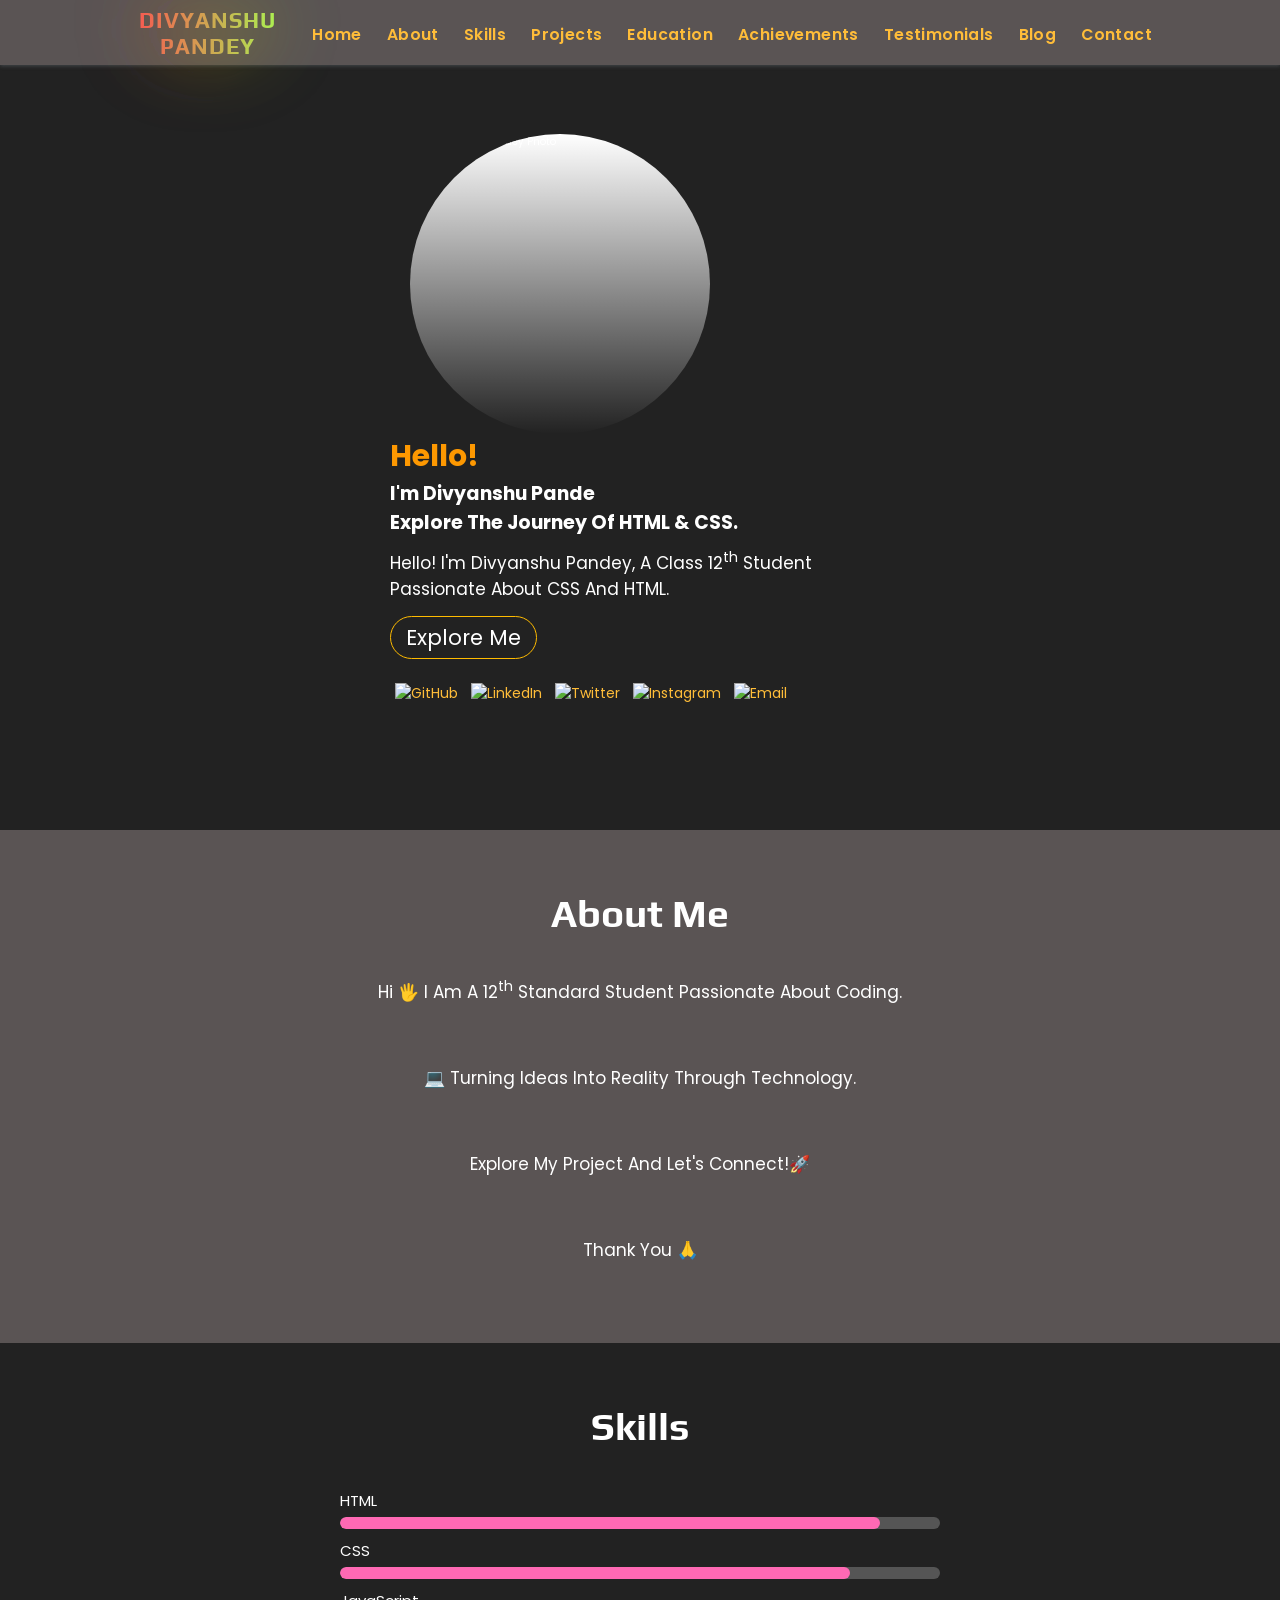
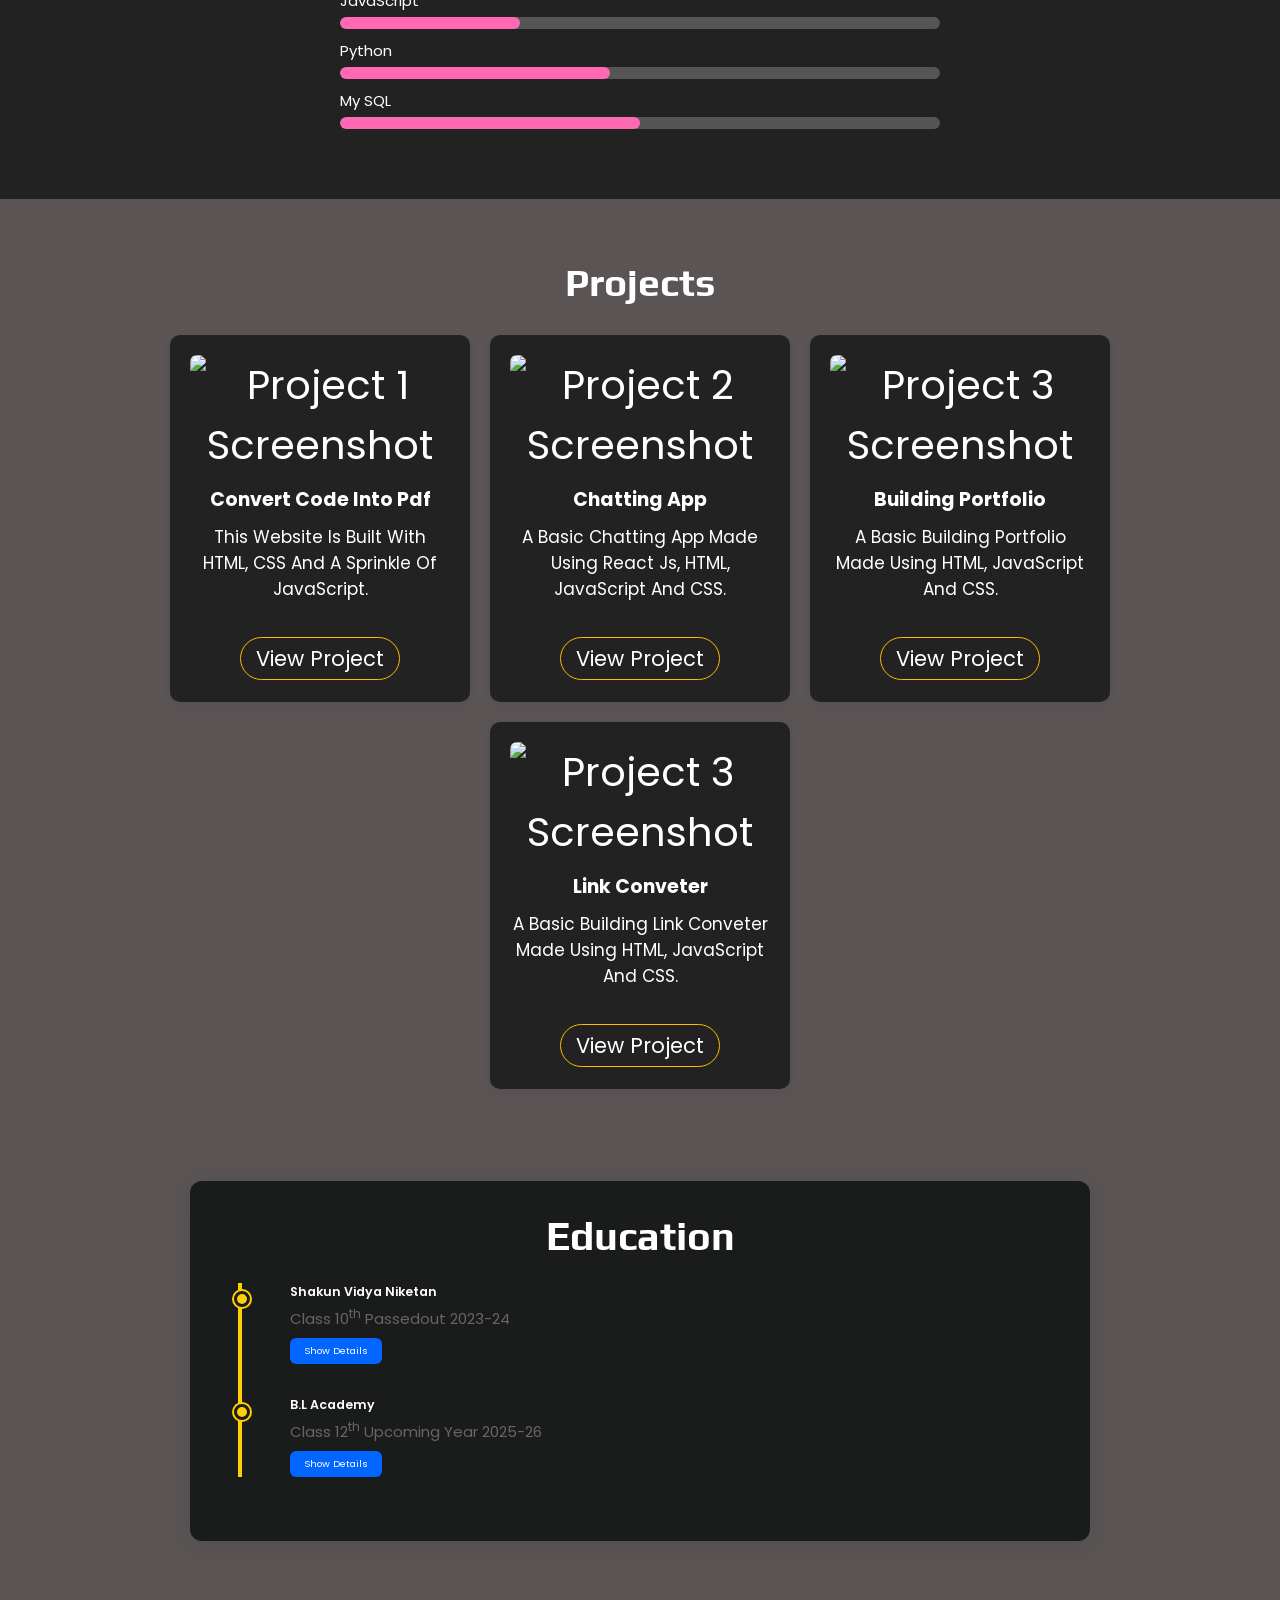
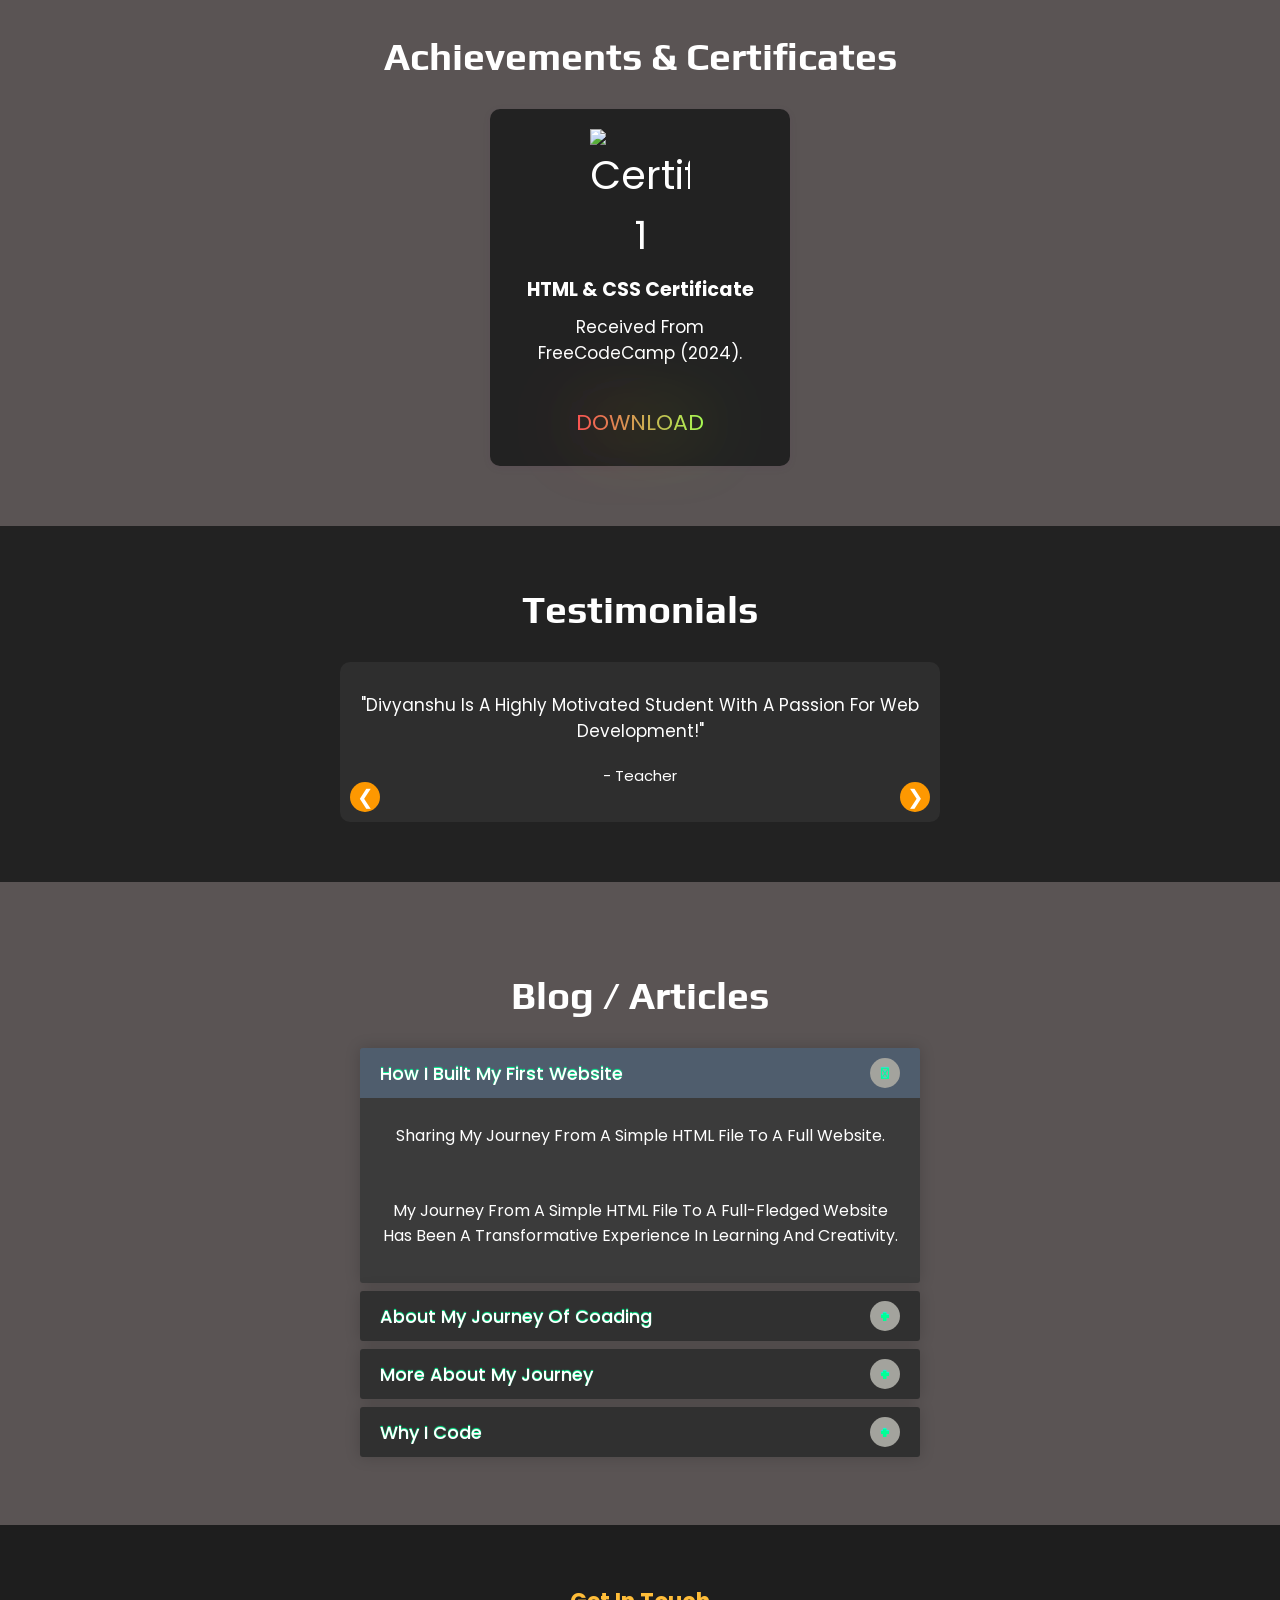
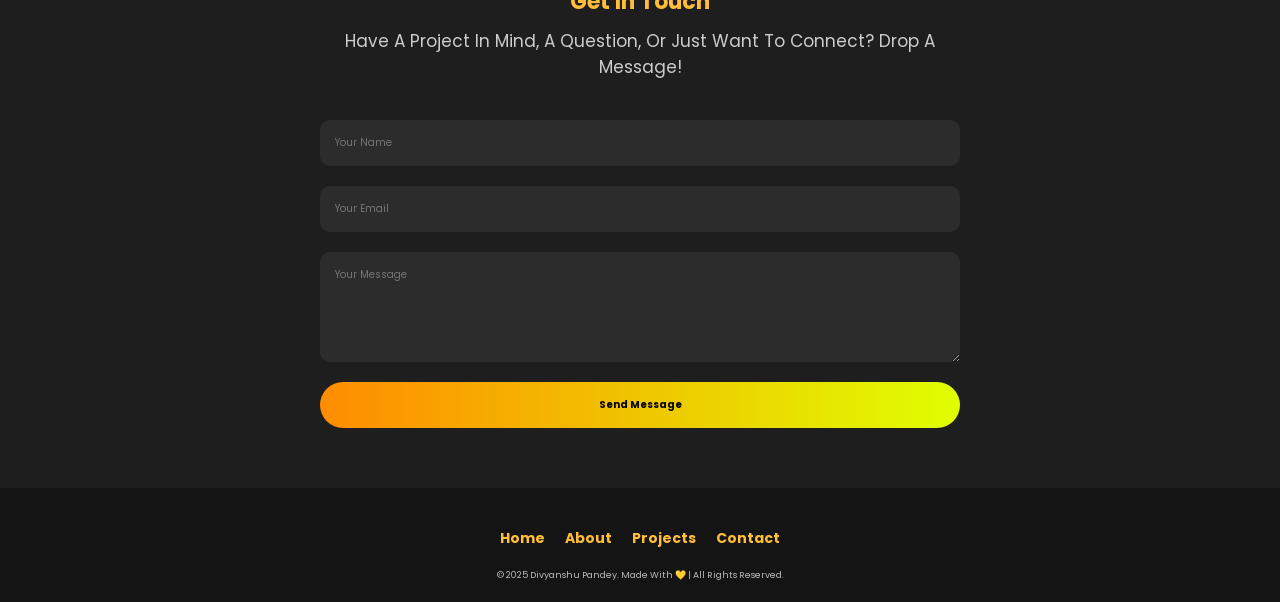
==== commit 7e96280c: "Add files via upload" ====
--- a/index.html
+++ b/index.html
@@ -1,759 +1,1809 @@
 <!DOCTYPE html>
 <html lang="en">
-  <head>
-    <meta charset="UTF-8" />
-    <title>Valorant Characters Banner</title>
-    <link
-      rel="stylesheet"
-      href="https://cdn.jsdelivr.net/npm/slick-carousel@1.8.1/slick/slick.min.css"
-    />
-    <link
-      rel="stylesheet"
-      href="https://db.onlinewebfonts.com/c/b2437a24f47a94383eb02858f8a4df97?family=Insomnia"
-    />
-    <link
-      rel="stylesheet"
-      href="https://db.onlinewebfonts.com/c/e7322a6673613ab13604fadda3d20e56?family=VALORANT"
-    />
-    <link rel="stylesheet" href="./style.css" />
-  </head>
-  <body>
-    <body>
-      <header class="header-section-main">
-        <div class="cursor"></div>
-        <div class="custom-container">
-          <div class="header-section-inner">
-            <div class="header-logo">
-              <a href="javascript:void(0);">
-                <img
-                  src="https://www.yudiz.com/codepen/valorant-characters/valorant.svg"
-                  class="cursor-scale small"
-                  alt="valorant-logo"
-                />
-              </a>
-            </div>
-            <div class="header-menu">
-              <ul>
-                <li class="active cursor-scale">
-                  <a href="javascript:void(0);">latest</a>
-                </li>
-                <li class="cursor-scale">
-                  <a href="javascript:void(0);">collection</a>
-                </li>
-                <li class="cursor-scale">
-                  <a href="javascript:void(0);">career</a>
-                </li>
-                <li class="cursor-scale">
-                  <a href="javascript:void(0);">soter</a>
-                </li>
-              </ul>
-            </div>
-            <div class="header-right-icon">
-              <a href="javascript:void(0);" class="cursor-scale"
-                ><img
-                  src="https://www.yudiz.com/codepen/valorant-characters/header-right-arrow.svg"
-                  alt="right-icon"
-              /></a>
-            </div>
+<head>
+  <meta charset="UTF-8">
+  <meta name="viewport" content="width=device-width, initial-scale=1.0">
+  <title>Divyanshu Pandey - Portfolio</title>
+  <meta name="description" content="Divyanshu Pandey's personal portfolio.">
+  <meta name="keywords" content="Divyanshu Pandey, portfolio, HTML, CSS, web developer, student">
+  <meta name="author" content="Divyanshu Pandey">
+  <link rel="icon" href="favicon.ico" type="image/x-icon">
+  
+  <link rel="stylesheet" href="https://cdnjs.cloudflare.com/ajax/libs/font-awesome/6.4.0/css/all.min.css">
+  <link href="https://fonts.googleapis.com/css2?family=Poppins:wght@400;700&family=Play:wght@700&display=swap" rel="stylesheet">
+  <style>
+    @import url("https://fonts.googleapis.com/css2?family=Poppins:wght@400;600;700&display=swap");
+@import url("https://fonts.googleapis.com/css2?family=Nunito:ital,wght@0,300;0,400;0,600;0,700;1,300;1,400&display=swap");
+
+:root {  
+  --white: #5a5454;
+  --black: #fff;
+  --overlay: #4465ad;
+  --primary-pink: rgb(253, 152, 1);
+  --btn1:rgb(0, 102, 255);
+  --btn2:rgb(255, 187, 0);
+  --secondary-grey: #222;
+  --secondary-pink: #ffffff;
+  --footer-black: #111;
+  --card-bg: #222;
+  --timeline-dot: #ff69b4;
+  --progress-bg: #555;
+  --progress-fill: #ff69b4;
+  --testimonial-bg: #2e2e2e;
+  --breaf: #ffffff;    
+  --z-primary: #00d9ff;
+  --z-bg: #0a0a0a;
+  --z-glow: #00d9ff80;
+  --z-gradient: linear-gradient(135deg, #00d9ff, #0066ff);
+  --primary: #ffd000;
+  --bg-light: #1a1b1b;
+  --bg-dark: #0d3ace;
+  --text-light: #9900ff;
+  --text-dark: #2bff00;
+  --highlight: #cc7126;
+}
+svg[height="0"] {
+  position: absolute;
+}
+.certificate{
+    --k: 0;
+  place-self: center;
+  font-size: 2.2rem;
+  background: linear-gradient(90deg, hsl(calc(var(--k)*1turn), 95%, 65%), hsl(calc(var(--k)*1turn + 90deg), 95%, 65%));
+  -webkit-background-clip: text;
+  background-clip: text;
+  color: transparent;
+  /* font: 900 clamp(.875em, 7.25vw, 5em) arial black, sans-serif; */
+  filter: url(#f);
+  text-align: center;
+  text-transform: uppercase;
+  /* needs support for animating custom properties */
+  /* Firefox not quite there yet, but it's coming */
+  animation: k 4s linear infinite;
+}
+.logoo {
+  /* no pseudo needed */
+  --k: 0;
+  place-self: center;
+  font-size: 2.2rem;
+  background: linear-gradient(90deg, hsl(calc(var(--k)*1turn), 95%, 65%), hsl(calc(var(--k)*1turn + 90deg), 95%, 65%));
+  -webkit-background-clip: text;
+  background-clip: text;
+  color: transparent;
+  /* font: 900 clamp(.875em, 7.25vw, 5em) arial black, sans-serif; */
+  filter: url(#f);
+  text-align: center;
+  text-transform: uppercase;
+  /* needs support for animating custom properties */
+  /* Firefox not quite there yet, but it's coming */
+  animation: k 4s linear infinite;
+}
+
+@keyframes k {
+  to {
+    --k: 1 ;
+  }
+}
+/* SVG animated background */
+.svg-bg {
+  position: fixed;
+  left: 0; top: 0;
+  width: 100vw;
+  height: 100vh;
+  z-index: 0;
+  pointer-events: none;
+}
+#home{
+  height:83rem;
+}
+/* Loader styles */
+/* START PRELOADER DESIGN */
+    .preloader {
+      position: fixed;
+      top: 0;
+      bottom: 0;
+      left: 0;
+      width: 100%;
+      height: 100%;
+      text-align: center;
+      z-index: 9999999;
+      background-color: transparent ; /* changed from transparent to fully cover */
+      transition: 0.9s;
+    }
+
+    .preloader .loader {
+      transition: 0.5s;
+      position: absolute;
+      width: 90px;
+      height: 90px;
+      border-radius: 50%;
+      display: inline-block;
+      left: 0;
+      right: 0;
+      margin: 0 auto;
+      top: 45%;
+      transform: translateY(-45%);
+    }
+
+    .preloader .loader .loader-outter {
+      position: absolute;
+      border: 4px solid #08d665;
+      border-left-color: transparent;
+      border-bottom: 0;
+      width: 100%;
+      height: 100%;
+      border-radius: 50%;
+      animation: loader-outter 1s cubic-bezier(0.42, 0.61, 0.58, 0.41) infinite;
+    }
+
+    .preloader .loader .loader-inner {
+      position: absolute;
+      border: 4px solid #08d665;
+      border-radius: 50%;
+      width: 60px;
+      height: 60px;
+      left: calc(50% - 30px);
+      top: calc(50% - 30px);
+      border-right: 0;
+      border-top-color: transparent;
+      animation: loader-inner 1s cubic-bezier(0.42, 0.61, 0.58, 0.41) infinite;
+    }
+
+    .preloader .loader span {
+      display: inline-block;
+      position: absolute;
+      left: 0;
+      right: 0;
+      margin: 0 auto;
+      top: 50%;
+      transform: translateY(-50%);
+      color: #08d665;
+      font-size: 25px;
+      font-weight: 700;
+    }
+
+    .preloader::before,
+    .preloader::after {
+      content: '';
+      position: absolute;
+      left: 0;
+      top: 0;
+      width: 60%;
+      height: 100%;
+      z-index: -1;
+      background: #000000;
+      transition: 0.9s;
+    }
+
+    .preloader::after {
+      left: auto;
+      right: 0;
+    }
+
+    .preloader.preloader-deactivate {
+      visibility: hidden;
+    }
+
+    .preloader.preloader-deactivate::after,
+    .preloader.preloader-deactivate::before {
+      width: 0;
+    }
+
+    .preloader.preloader-deactivate .loader {
+      opacity: 0;
+      visibility: hidden;
+    }
+
+    @keyframes loader-outter {
+      0% {
+        transform: rotate(0deg);
+      }
+      100% {
+        transform: rotate(360deg);
+      }
+    }
+
+    @keyframes loader-inner {
+      0% {
+        transform: rotate(0deg);
+      }
+      100% {
+        transform: rotate(-360deg);
+      }
+    }
+    /* END PRELOADER DESIGN */
+		#particles-js{
+    position: absolute;
+    width: 100%;
+    height: 100%;
+	top: 0;
+}
+/* Hamburger styles */
+#menu-btn.hamburger {
+  display: none;
+  background: none;
+  border: none;
+  outline: none;
+  width: 40px;
+  height: 40px;
+  flex-direction: column;
+  justify-content: center;
+  align-items: center;
+  cursor: pointer;
+  z-index: 1001;
+  padding: 0;
+}
+#menu-btn.hamburger span {
+  display: block;
+  width: 28px;
+  height: 3px;
+  background: var(--primary-pink);
+  margin: 5px 0;
+  border-radius: 2px;
+  transition: all 0.3s cubic-bezier(.4,2,.6,1);
+}
+@media (max-width:1030px) {
+  #menu-btn.hamburger {
+    display: flex;
+    position: relative;
+  }
+}
+#menu-btn.hamburger.open span:nth-child(1) {
+  transform: translateY(8px) rotate(45deg);
+}
+#menu-btn.hamburger.open span:nth-child(2) {
+  opacity: 0;
+}
+#menu-btn.hamburger.open span:nth-child(3) {
+  transform: translateY(-8px) rotate(-45deg);
+}
+
+/* Reveal on scroll animation */
+.reveal-on-scroll {
+  opacity: 0;
+  transform: translateY(40px);
+  transition: opacity 0.7s cubic-bezier(.39,.58,.57,1), transform 0.7s cubic-bezier(.39,.58,.57,1);
+  will-change: opacity, transform;
+}
+.reveal-on-scroll.visible {
+  opacity: 1;
+  transform: none;
+}
+*,
+*::before,
+*::after {
+  margin: 0;
+  padding: 0;
+  box-sizing: border-box;
+  font-family: 'Poppins', sans-serif;
+  text-decoration: none;
+  outline: none;
+  border: none;
+  text-transform: capitalize;
+  transition: background 0.2s linear, color 0.2s linear;
+}
+html {
+  font-size: 62.5%;
+  overflow-x: hidden;
+  scroll-behavior: smooth;
+}
+    #contact form input,
+    #contact form textarea,
+    #contact form button {
+      width: 100%;
+      max-width: 100%;
+    }
+
+    #contact div {
+      padding: 0 10px;
+    }
+
+    @media (min-width: 600px) {
+      #contact div {
+        padding: 0 30px;
+      }
+    }
+
+body {
+  background: var(--white);
+  min-height: 100vh;
+  color: var(--black);
+}
+a {
+  color: var(--black);
+  text-decoration: none;
+}
+li {
+  list-style: none;
+}
+h1, h2, h4 {
+  color: var(--black);
+}
+h1 {
+  font-size: 3.9rem;
+  font-family: 'Play', sans-serif;
+}
+h2 {
+  font-size: 1.9rem;
+}
+h3 {
+  font-size: 3rem;
+  color: var(--primary-pink);
+}
+h4 {
+  font-size: 2rem;
+}
+p {
+  font-size: 1.7rem;
+  color: var(--black);
+  margin: 1rem 0 2rem 0;
+}
+
+
+
+
+
+:selection {
+  background: rgba(0, 123, 255, 0.3);
+}
+.dwrapper {
+  max-width: 600px;
+  padding: 0 20px;
+}
+.dwrapper .dparent,
+.dwrapper .dchild {
+  margin-bottom: 8px;
+  border-radius: 3px;
+  box-shadow: 0px 0px 15px rgba(0, 0, 0, 0.18);
+}
+.dlabel {
+  background: #303030;
+  padding: 10px 20px;
+  display: flex;
+  align-items: center;
+  justify-content: space-between;
+  cursor: pointer;
+  border-radius: 3px;
+  position: relative;
+  z-index: 99;
+  transition: all 0.3s ease;
+}
+.dwrapper .dlabel:hover {
+  background: #5b5c5c;
+}
+.dinput:checked ~ .dlabel {
+  border-radius: 3px 3px 0 0;
+  background: #4f5d6d;
+}
+.dlabel span {
+  color: #fff;
+  font-size: 18px;
+  font-weight: 500;
+  text-shadow: 0 -1px 1px #00ff95;
+}
+.dchild .dlabel .dspan {
+  font-size: 17px;
+}
+.dicon {
+  position: relative;
+  height: 30px;
+  width: 30px;
+  font-size: 15px;
+  color: #00ff95;
+  display: block;
+  background: #a3a39d;
+  border-radius: 50%;
+  text-shadow: 0 -1px 1px #00ffdd;
+}
+.dchild .dicon {
+  height: 27px;
+  width: 27px;
+}
+.dicon i {
+  position: absolute;
+  top: 50%;
+  left: 50%;
+  transform: translate(-50%, -50%);
+}
+.dinput:checked ~ .dlabel .dicon i:before {
+  content: '\f068';
+}
+.dcontent,
+.dsubcontent {
+  max-height: 0px;
+  overflow: hidden;
+  background: #3b3b3b;
+  border-radius: 0 0 3px 3px;
+  transition: all 0.4s ease;
+}
+.dinput:checked ~ .dcontent,
+.dinput:checked ~ .dsubcontent {
+  max-height: 100vh;
+}
+.dtab3 .dinput:checked ~ .dcontent {
+  padding: 15px 20px;
+}
+.dcontent p,
+.dsubcontent p {
+  padding: 15px 20px;
+  font-size: 16px;
+}
+.dsubcontent p {
+  font-size: 15px;
+}
+input[type="radio"].dinput,
+input[type="checkbox"].dinput {
+  display: none;
+}
+
+
+
+
+
+
+
+
+
+
+
+
+
+
+
+
+
+
+.primary-btn {
+  border: 0.1rem solid var(--btn2);
+  /* background: var(--btn1); */
+  font-size: 2.1rem;
+  border-radius: 5rem;
+  color: var(--ttt);
+  padding: 0.6rem 1.5rem;
+  margin: 0.5rem 0;
+  cursor: pointer;
+  transition: background 0.2s;
+}
+.primary-btn:hover {
+  background: var(--btn1);
+  border-color: var(--btn2);
+}
+
+    #loader {
+  position: fixed;
+  width: 100%;
+  height: 100%;
+  background: #0f0f0f;
+  display: flex;
+  justify-content: center;
+  align-items: center;
+  z-index: 9999;
+}
+.spinner {
+  border: 4px solid #fff;
+  border-top: 4px solid #4CAF50;
+  border-radius: 50%;
+  width: 50px;
+  height: 50px;
+  animation: spin 1s linear infinite;
+}
+@keyframes spin {
+  0% { transform: rotate(0); }
+  100% { transform: rotate(360deg); }
+}
+
+
+
+.bg-black {
+  background: var(--footer-black);
+}
+.bg-grey {
+  background: var(--secondary-grey);
+}
+.section {
+  padding: 6rem 0;
+  display: flex;
+  justify-content: center;
+  align-items: center;
+}
+.container {
+  width: 90%;
+  max-width: 1200px;
+  margin:auto ;
+  padding: 0 2rem;
+}
+.row-container, .column-container {
+  display: flex;
+  align-items: center;
+  justify-content: center;
+}
+.row-container {
+  gap: 7rem;
+  flex-direction: row;
+}
+.column-container {
+  flex-direction: column;
+  gap: 3rem;
+  text-align: center;
+  font-size: 4rem;
+}
+.content {
+  max-width: 50rem;
+  margin: auto;
+  text-align: left;
+}
+img {
+  display: inline-block;
+  max-width: 100%;
+}
+.img-container {
+  height: 30rem;
+  width: 30rem;
+  background: linear-gradient(var(--secondary-pink), transparent);
+  position: relative;
+  margin-top: 7rem;
+  margin-left: 2rem;
+  border-radius: 50%;
+  overflow: hidden;
+}
+/* .img-container img {
+  position: absolute;
+  left: 50%;
+  transform: translateX(-50%);
+  bottom: 0;
+  border-radius: 50%;
+  width: 80%;
+  border: 0.3rem solid var(--primary-pink);
+} */
+.img {
+  margin-top: 2rem;
+  height: 3rem;
+}
+.social-links {
+  margin-top: 1rem;
+}
+.social-links a {
+  margin: 0 0.5rem;
+  display: inline-block;
+}
+
+
+/* Education Styles */
+.zcontainer {
+      max-width: 900px;
+      margin: 32px auto;
+      background: var(--bg-light);
+      border-radius: 12px;
+      box-shadow: 0 4px 24px rgba(0,0,0,0.08);
+      padding: 32px 24px;
+    }
+
+    body.dark .zcontainer {
+      background: #23272f;
+    }
+
+    .aling {
+      text-align: center;
+      font-size: 4rem;
+      margin-bottom: 24px;
+    }
+
+    .ztimeline {
+      position: relative;
+      margin-left: 24px;
+      padding-left: 24px;
+      border-left: 4px solid var(--primary);
+    }
+
+    body.dark .ztimeline {
+      border-left-color: var(--highlight);
+    }
+
+    .zeducation-item {
+      position: relative;
+      margin-bottom: 32px;
+      padding-left: 24px;
+    }
+
+    .zeducation-dot {
+      position: absolute;
+      left: -32px;
+      top: 8px;
+      background: var(--primary);
+      border-radius: 50%;
+      width: 16px;
+      height: 16px;
+      border: 3px solid var(--bg-light);
+      box-shadow: 0 0 0 2px var(--primary);
+    }
+
+    body.dark .zeducation-dot {
+      background: var(--highlight);
+      border-color: #23272f;
+      box-shadow: 0 0 0 2px var(--highlight);
+    }
+
+    .zedu-header {
+      font-size: 1.25rem;
+      font-weight: 600;
+      margin-bottom: 4px;
+    }
+
+    .zedu-years {
+      font-size: 1.5rem;
+      color: #666;
+      margin-bottom: 8px;
+    }
+
+    .zedu-details {
+      display: none;
+      color: inherit;
+      margin-top: 10px;
+    }
+
+    .zlist {
+      list-style-type: disc;
+      padding-left: 20px;
+      margin: 0;
+    }
+
+    .zlist-item {
+      font-size: 1.2rem;
+      margin-bottom: 6px;
+      line-height: 1.4;
+    }
+
+    .zshow-btn {
+      background: var(--btn1);
+      color: #fff;
+      border: none;
+      border-radius: 6px;
+      padding: 6px 14px;
+      font-size: 0.95em;
+      cursor: pointer;
+      transition: background 0.3s;
+    }
+
+    .zshow-btn:hover {
+      background: var(--btn2);
+    }
+
+    body.dark .zshow-btn {
+      background: transparent;
+      color: var(--highlight);
+      border: 1px solid var(--highlight);
+    }
+
+    body.dark .zshow-btn:hover {
+      background: var(--highlight);
+      color: #23272f;
+    }
+
+    .ztoggle-btn {
+  position: fixed;
+  top: 1rem;
+  right: 1rem;
+  padding: 8px 14px;
+  background: var(--zprimary);
+  color: var(--ztext);
+  border: none;
+  border-radius: 6px;
+  cursor: pointer;
+  z-index: 999;
+}
+
+    body.dark .ztheme-toggle {
+      background: #23272f;
+      color: var(--highlight);
+      border-color: var(--highlight);
+    }
+
+    @media (max-width: 600px) {
+      .zcontainer {
+        padding: 16px 12px;
+        margin: 16px;
+      }
+
+      h2 {
+        font-size: 1.5rem;
+      }
+
+      .zedu-header {
+        font-size: 1.1rem;
+      }
+
+      .zedu-years {
+        font-size: 0.9rem;
+      }
+
+      .zlist-item {
+        font-size: 1rem;
+      }
+
+      .ztheme-toggle {
+        padding: 5px 10px;
+        font-size: 0.85em;
+      }
+    }
+
+#back-to-top {
+  position: fixed;
+  bottom: 2rem;
+  right: 2rem;
+  background: var(--secondary-pink);
+  color: #fff;
+  border-radius: 50%;
+  width: 4rem;
+  height: 4rem;
+  font-size: 2rem;
+  display: none;
+  z-index: 999;
+  cursor: pointer;
+  border: none;
+}
+
+header {
+  position: fixed;
+  top: 0; left: 0; right: 0;
+  z-index: 1000;
+  display: flex;
+  align-items: center;
+  justify-content: space-between;
+  padding: 1.7rem 10%;
+  height: 6.5rem;
+  background: var(--white);
+  box-shadow: 0 1px 4px rgba(146,161,176,.3);
+}
+header {
+  font-size: 2.2rem;
+  font-weight: 800;
+  color: #0E2431;
+  letter-spacing: 0.1rem;
+}
+header:hover {
+  color: var(--primary-pink);
+}
+header .navbar ul {
+  display: flex;
+  justify-content: center;
+  align-items: center;
+}
+header .navbar li {
+  margin-left: 2.5rem;
+}
+header .navbar ul li a {
+  font-size: 1.57rem;
+  color: sky-blue;
+  font-weight: 600;
+  letter-spacing: 0.04rem;
+  position: relative;
+}
+header .navbar ul li a:hover, header .navbar ul li a:focus {
+  color: var(--primary-pink);
+  border-bottom: 0.2rem solid var(--primary-pink);
+  padding: 0.5rem 0;
+  outline: none;
+}
+#menu-btn {
+  display: none;
+  font-size: 2.5rem;
+  background: none;
+  color: var(--primary-pink);
+  border: none;
+}
+@media (max-width: 1030px) {
+  header .navbar {
+    position: absolute;
+    top: 100%;
+    right: 0;
+    background: var(--white);
+    width: 100vw;
+    max-width: 300px;
+    border-left: 1px solid #eee;
+    transform: translateX(100%);
+    transition: transform 0.3s;
+    box-shadow: 0 6px 16px rgba(0,0,0,0.08);
+  }
+  header .navbar.active {
+    transform: translateX(0);
+  }
+  header .navbar ul {
+    flex-direction: column;
+    align-items: flex-start;
+    padding: 2rem 1rem;
+  }
+  header .navbar li {
+    margin: 1rem 0;
+  }
+  #menu-btn {
+    display: block;
+  }
+  .row-container {
+    margin-top: 2rem;
+    flex-direction: column;
+    gap: 3rem;
+  }
+  .img-container {
+  height: 18rem;
+  width: 18rem;
+  margin-top: 2rem;
+  border-radius: 50%;
+  overflow: hidden;
+}
+.img-container img {
+  width: 90%;
+}
+
+}
+.skills-list {
+  width: 100%;
+  max-width: 600px;
+  margin: auto;
+}
+.skillbar {
+  margin: 1rem 0;
+  text-align: left;
+}
+.skillbar span {
+  font-size: 1.5rem;
+  color: var(--black);
+  display: block;
+}
+.bar {
+  width: 100%;
+  height: 1.2rem;
+  background: var(--progress-bg);
+  border-radius: 0.6rem;
+  margin-top: 0.5rem;
+  overflow: hidden;
+}
+.progress {
+  height: 100%;
+  background: var(--progress-fill);
+  border-radius: 0.6rem;
+  transition: width 1s;
+}
+.projects-grid {
+  display: flex;
+  flex-wrap: wrap;
+  gap: 2rem;
+  justify-content: center;
+}
+.project-card {
+  background: var(--card-bg);
+  border-radius: 1rem;
+  box-shadow: 0 2px 8px rgba(100, 0, 100, 0.07);
+  padding: 2rem;
+  width: 300px;
+  text-align: center;
+}
+.project-card img {
+  max-width: 100%;
+  border-radius: 0.7rem;
+  margin-bottom: 1rem;
+}
+#yFooter {
+      background-color: #141414;
+      padding: 40px 20px 20px;
+      color: white;
+      text-align: center;
+    }
+
+    .yFooterContainer {
+      max-width: 1000px;
+      margin: auto;
+      padding: 0 15px;
+    }
+
+    .yFooterLinks {
+      display: flex;
+      flex-wrap: wrap;
+      justify-content: center;
+      gap: 20px;
+      margin-bottom: 20px;
+    }
+
+    .yFooterLinks a {
+      color: #ffbd39;
+      text-decoration: none;
+      font-weight: bold;
+      transition: color 0.3s;
+    }
+
+    .yFooterLinks a:hover {
+      color: #ffffff;
+    }
+
+    /* .yFooterSocial {
+      margin-bottom: 20px;
+      display: flex;
+      justify-content: center;
+      gap: 20px;
+      flex-wrap: wrap;
+    } */
+
+    a {
+      color: #ffbd39;
+      font-size: 1.4rem;
+      transition: color 0.3s;
+    }
+
+     a:hover {
+      color: #ffffff;
+    }
+
+    .yFooterBottom p {
+      color: #bbb;
+      font-size: 0.9rem;
+      margin: 0;
+    }
+
+    @media (max-width: 600px) {
+      .yFooterLinks {
+        flex-direction: column;
+        gap: 10px;
+      }
+
+      .yFooterSocial {
+        gap: 15px;
+        font-size: 1.2rem;
+      }
+    }
+.achievements-grid {
+  display: flex;
+  flex-wrap: wrap;
+  gap: 2rem;
+  justify-content: center;
+}
+.achievement-card {
+  background: var(--card-bg);
+  border-radius: 1rem;
+  box-shadow: 0 2px 8px rgba(100, 0, 100, 0.07);
+  padding: 2rem;
+  width: 300px;
+  text-align: center;
+}
+.achievement-card img {
+  max-width: 100px;
+  margin-bottom: 1rem;
+}
+.testimonials-carousel {
+  position: relative;
+  width: 100%;
+  max-width: 600px;
+  margin: auto;
+  background: var(--testimonial-bg);
+  border-radius: 1rem;
+  padding: 2rem 1rem 3rem 1rem;
+  overflow: hidden;
+}
+.testimonial {
+  display: none;
+  font-size: 1.5rem;
+  color: var(--black);
+  min-height: 10rem;
+}
+.testimonial.active {
+  display: block;
+  animation: fadeIn 0.8s;
+}
+.carousel-btn {
+  position: absolute;
+  bottom: 1rem;
+  background: var(--primary-pink);
+  color: #fff;
+  border: none;
+  border-radius: 50%;
+  width: 3rem;
+  height: 3rem;
+  font-size: 2rem;
+  cursor: pointer;
+  z-index: 1;
+  transition: background 0.2s;
+}
+.carousel-btn.prev { left: 1rem; }
+.carousel-btn.next { right: 1rem; }
+.carousel-btn:hover { background: var(--secondary-pink);}
+@keyframes fadeIn {
+  from { opacity: 0; transform: translateY(2rem);}
+  to { opacity: 1; transform: translateY(0);}
+}
+.blog-list {
+  display: flex;
+  flex-wrap: wrap;
+  gap: 2rem;
+  justify-content: center;
+}
+.blog-card {
+  background: var(--card-bg);
+  border-radius: 1rem;
+  box-shadow: 0 2px 8px rgba(100, 0, 100, 0.07);
+  padding: 2rem;
+  width: 300px;
+  text-align: center;
+}
+#contact-form {
+  width: 100%;
+  max-width: 400px;
+  margin: auto;
+}
+#contact-form input[type="submit"] {
+  width: auto;
+}
+@media (max-width: 600px) {
+  h1 { font-size: 2.2rem;}
+  .container { padding: 0 0.7rem;}q
+  .projects-grid, .achievements-grid, .blog-list {
+    flex-direction: column;
+    gap: 1rem;
+  }
+  .project-card, .achievement-card, .blog-card {
+    width: 100%;
+  }
+}
+
+/* education section starts */
+
+
+    section#job-track {
+      padding: 40px 15px;
+    }
+
+    .title-headline {
+      text-align: center;
+      font-size: 2rem;
+      margin-bottom: 30px;
+      color: var(--primary);
+    }
+
+    .journey-wrapper {
+      position: relative;
+      max-width: 1200px;
+      margin: auto;
+    }
+
+    .journey-wrapper::after {
+      content: '';
+      position: absolute;
+      width: 4px;
+      background-color: var(--primary);
+      top: 0;
+      bottom: 0;
+      left: 50%;
+      margin-left: -2px;
+    }
+
+    .track-node {
+      padding: 15px 20px;
+      position: relative;
+      background-color: inherit;
+      width: 50%;
+      opacity: 0;
+      transform: translateY(40px);
+      transition: all 0.6s ease-in-out;
+    }
+
+    .track-node.visible {
+      opacity: 1;
+      transform: translateY(0);
+    }
+
+    .track-node::after {
+      content: '\f0b1';
+      font-family: "Font Awesome 6 Free";
+      font-weight: 900;
+      position: absolute;
+      width: 20px;
+      height: 20px;
+      background-color: var(--primary);
+      color: white;
+      border-radius: 50%;
+      top: 10px;
+      left: 50%;
+      transform: translateX(-50%);
+      text-align: center;
+      font-size: 12px;
+      line-height: 20px;
+      z-index: 1;
+    }
+
+    .left-align {
+      left: 0;
+    }
+
+    .right-align {
+      left: 50%;
+    }
+
+    .left-align::before,
+    .right-align::before {
+      content: " ";
+      height: 0;
+      position: absolute;
+      top: 20px;
+      width: 0;
+      z-index: 1;
+      border: medium solid var(--primary);
+    }
+
+    .left-align::before {
+      right: 20px;
+      border-width: 8px 0 8px 8px;
+      border-color: transparent transparent transparent var(--primary);
+    }
+
+    .right-align::before {
+      left: 20px;
+      border-width: 8px 8px 8px 0;
+      border-color: transparent var(--primary) transparent transparent;
+    }
+
+    .entry-box {
+      padding: 15px;
+      background-color: #e0e7ff;
+      position: relative;
+      border-radius: 6px;
+    }
+
+    body.dark-mode .entry-box {
+      background-color: #2c2c2c;
+    }
+
+    .role-label h2 {
+      font-size: 1.2rem;
+    }
+
+    .role-details {
+      margin-left: 1rem;
+      padding-bottom: 0.5rem;
+    }
+
+    .role-details h3 {
+      font-size: 1.2rem;
+      font-weight: 600;
+    }
+
+    .role-details p {
+      font-size: 1rem;
+    }
+
+    .button-wrap {
+      display: flex;
+      justify-content: center;
+      margin-top: 2rem;
+    }
+
+    .button-wrap .cta-button {
+      position: relative;
+      line-height: 0;
+      padding: 1.2rem 2rem;
+      border-radius: 0.5em;
+      transition: 0.5s;
+      color: #fff;
+      background: var(--primary);
+      box-shadow: 0px 4px 8px rgba(48, 68, 247, 0.6);
+      text-align: center;
+      text-decoration: none;
+      font-size: 1rem;
+    }
+
+    .button-wrap .cta-button i {
+      margin-left: 0.2rem;
+      font-size: 1rem;
+      transition: 0.3s;
+    }
+
+    .button-wrap .cta-button:hover {
+      background: #1a047e;
+    }
+
+    .button-wrap .cta-button:hover i {
+      transform: translateX(5px);
+    }
+
+   
+    @media screen and (max-width: 768px) {
+      .journey-wrapper::after {
+        left: 25px;
+      }
+
+      .track-node {
+        width: 100%;
+        padding-left: 50px;
+        padding-right: 15px;
+        margin-bottom: 30px;
+      }
+
+      .track-node.right-align,
+      .track-node.left-align {
+        left: 0;
+      }
+
+      .track-node::after {
+        left: 10px;
+        font-size: 0.8rem;
+        width: 18px;
+        height: 18px;
+        line-height: 18px;
+      }
+
+      .left-align::before,
+      .right-align::before {
+        left: 25px;
+        border-width: 8px 8px 8px 0;
+        border-color: transparent var(--primary) transparent transparent;
+      }
+
+      .title-headline {
+        font-size: 1.8rem;
+      }
+
+      .role-label h2 {
+        font-size: 1rem;
+      }
+
+      .role-details h3 {
+        font-size: 1rem;
+      }
+
+      .role-details p {
+        font-size: 0.9rem;
+      }
+
+      .button-wrap .cta-button {
+        font-size: 0.9rem;
+        padding: 1rem 1.6rem;
+      }
+    }
+  
+
+/* education media queries ends*/
+/* education section ends */
+  </style>
+</head>
+<body>
+  <!-- Loader 
+    <div class="preloader">
+    <div class="loader">
+      <div class="loader-outter"></div>
+      <div class="loader-inner"></div>
+      <span>D</span>
+    </div>
+  </div> -->
+  <!-- Back to Top Button -->
+  <button onclick="window.scrollTo({top:0,behavior:'smooth'});" id="back-to-top" aria-label="Back to top"><i class="fa fa-arrow-up"></i></button>
+
+  <!-- Navbar -->
+  <header class="reveal-on-scroll">
+    <svg width="0" height="0">
+    <filter id="f" x="-50%" y="-200%" width="200%" height="500%">
+      <feGaussianBlur stdDeviation="35"></feGaussianBlur>
+      <feColorMatrix type="saturate" values="1.3"></feColorMatrix>
+      <feComposite in="SourceGraphic"></feComposite>
+    </filter>
+  </svg>  <h1 class="logoo"> Divyanshu Pandey </h1>
+  <!-- <h1 class="logoo"> <a href="#"></a> </h1> -->
+   
+    <button id="menu-btn" class="hamburger" aria-label="Open menu" aria-expanded="false">
+      <span></span>
+      <span></span>
+      <span></span>
+    </button>
+    <nav class="navbar" aria-label="Main menu">
+      <ul>
+        <li><a href="#home" tabindex="0">Home</a></li>
+        <li><a href="#about" tabindex="0">About</a></li>
+        <li><a href="#skills" tabindex="0">Skills</a></li>
+        <li><a href="#projects" tabindex="0">Projects</a></li>
+        <li><a href="#education" tabindex="0">Education</a></li>
+        <li><a href="#achievements" tabindex="0">Achievements</a></li>
+        <li><a href="#testimonials" tabindex="0">Testimonials</a></li>
+        <li><a href="#blog" tabindex="0">Blog</a></li>
+        <li><a href="#contact" tabindex="0">Contact</a></li>
+      </ul>
+    </nav>
+  </header>
+
+  <!-- SVG Animated Background -->
+  <svg class="svg-bg" width="100%" height="100%" xmlns="http://www.w3.org/2000/svg" preserveAspectRatio="none">
+    <path fill="#ffd000" fill-opacity="0.12">
+      <animate attributeName="d" dur="12s" repeatCount="indefinite"
+        values="
+          M0 67 C 273,183 440,0 1920,106 V 359 H 0 V 67 Z;
+          M0 77 C 473,283 540,40 1920,116 V 359 H 0 V 77 Z;
+          M0 67 C 273,183 440,0 1920,106 V 359 H 0 V 67 Z
+        "/>
+    </path>
+  </svg>
+
+  <!-- Hero Section -->
+  <section id="home" class="first-section bg-grey reveal-on-scroll">
+    		<div id="particles-js"></div>
+    <div class="container height row-container">
+      <div class="content">
+        <br><br><br><br>
+        <div class="img-container" alt="Divyanshu">
+          <img src="https://raw.githubusercontent.com/CodeCr4cker/About/main/Img/itz.png" alt="Divyanshu Pandey photo">
+        </div>
+        <h3>Hello!</h3>
+        <h2><span id="typing"></span></h2>
+
+</body>
+
+
+        <h2>Explore the journey of HTML &amp; CSS.</h2>
+        <p>Hello! I'm Divyanshu Pandey, a Class 12<sup>th</sup> student passionate about CSS and HTML.</p>
+        <a href="#about" class="primary-btn">Explore Me</a>
+        <div class="social-links">
+          <a href="https://github.com/Divyanshu5520" aria-label="GitHub" target="_blank"><img src="https://img.icons8.com/?size=48&id=32323&format=png" class="img" alt="GitHub"></a>
+          <a href="#" aria-label="LinkedIn" target="_blank"><img src="https://img.icons8.com/?size=48&id=uLWV5A9vXIPu&format=png" class="img" alt="LinkedIn"></a>
+          <a href="#" aria-label="Twitter" target="_blank"><img src="https://img.icons8.com/?size=48&id=5MQ0gPAYYx7a&format=png" class="img" alt="Twitter"></a>
+          <a href="#" aria-label="Instagram" target="_blank"><img src="https://img.icons8.com/?size=48&id=63306&format=png" class="img" alt="Instagram"></a>
+          <a href="#" aria-label="Email" target="_blank"><img src="https://img.icons8.com/?size=80&id=wqGmdISvpm0c&format=png" class="img" alt="Email"></a>
+        </div>
+      </div>
+    </div>
+  </section>
+
+  <!-- About Section -->
+  <section id="about" class="section reveal-on-scroll">
+    <div class="container column-container">
+      <h1>About Me</h1>
+      <p class="info">Hi 🖐 I am a 12<sup>th</sup> standard student passionate about coding.</p>
+      <p class="info">💻 Turning ideas into reality through technology.</p>
+      <p class="info">Explore my project and let's connect!🚀</p>
+      <p class="info">Thank you 🙏</p>
+    </div>
+  </section>
+
+  <!-- Skills Section -->
+  <section id="skills" class="section bg-grey reveal-on-scroll">
+    <div class="container column-container">
+      <h1>Skills</h1>
+      <div class="skills-list">
+        <div class="skillbar">
+          <span>HTML</span>
+          <div class="bar"><div class="progress" style="width:90%"></div></div>
+        </div>
+        <div class="skillbar">
+          <span>CSS</span>
+          <div class="bar"><div class="progress" style="width:85%"></div></div>
+        </div>
+        <div class="skillbar">
+          <span>JavaScript</span>
+          <div class="bar"><div class="progress" style="width:30%"></div></div>
+        </div>
+        <div class="skillbar">
+          <span>Python</span>
+          <div class="bar"><div class="progress" style="width:45%"></div></div>
+        </div>
+        <div class="skillbar">
+          <span>My SQL</span>
+          <div class="bar"><div class="progress" style="width:50%"></div></div>
+        </div>
+      </div>
+    </div>
+  </section>
+
+  <!-- Projects Section -->
+  <section id="projects" class="section reveal-on-scroll">
+    <div class="container column-container">
+      <h1>Projects</h1>
+      <div class="projects-grid">
+        <div class="project-card">
+          <img src="https://raw.githubusercontent.com/CodeCr4cker/cr4cker-labs/main/Img/code%20to%20pdf.png" alt="Project 1 Screenshot">
+          <h2>Convert Code into Pdf</h2>
+          <p>This website is built with HTML, CSS and a sprinkle of JavaScript.</p>
+          <a href="https://codecr4cker.github.io/Code-2-pdf/" class="primary-btn" target="_blank">View Project</a>
+        </div>
+        <div class="project-card">
+          <img src="https://raw.githubusercontent.com/CodeCr4cker/cr4cker-labs/main/Img/chatting%20app.png" alt="Project 2 Screenshot">
+          <h2>Chatting App</h2>
+          <p>A basic chatting app made using React Js, HTML, JavaScript and CSS.</p>
+          <a href="https://codecr4cker.github.io/react-chat-app/" class="primary-btn" target="_blank">View Project</a>
+        </div>
+        <div class="project-card">
+          <img src="https://raw.githubusercontent.com/CodeCr4cker/cr4cker-labs/main/Img/builder%20website.png" alt="Project 3 Screenshot">
+          <h2>Building Portfolio</h2>
+          <p>A basic Building Portfolio made using HTML, JavaScript and CSS.</p>
+          <a href="https://codecr4cker.github.io/html-test/" class="primary-btn" target="_blank">View Project</a>
+        </div>
+	      <div class="project-card">
+          <img src="https://raw.githubusercontent.com/CodeCr4cker/cr4cker-labs/main/Img/limk.png" alt="Project 3 Screenshot">
+          <h2>Link conveter</h2>
+          <p>A basic Building link conveter made using HTML, JavaScript and CSS.</p>
+          <a href="https://codecr4cker.github.io/link-converter/" class="primary-btn" target="_blank">View Project</a>
+        </div>
+      </div>
+    </div>
+  </section>
+
+  <!-- Education Section -->
+  <div class="zcontainer reveal-on-scroll" id="education">
+    <h1 class="aling">Education</h1>
+    <div class="ztimeline">
+      <div class="zeducation-item">
+        <div class="zeducation-dot"></div>
+        <div class="zedu-header">Shakun Vidya Niketan</div>
+        <div class="zedu-years">Class 10<sup>th</sup> Passedout 2023-24</div>
+        <button class="zshow-btn">Show Details</button>
+        <div class="zedu-details">
+          <ul class="zlist">
+            <li class="zlist-item">Percentage: 70%</li>
+            <!-- <li class="zlist-item">Relevant Coursework: Data Structures, Algorithms, ML, Databases</li>
+            <li class="zlist-item">Major Project: “AI-Powered Code Analyzer”</li>
+            <li class="zlist-item">Clubs: Coding Club (Lead), Robotics Society</li> -->
+          </ul>
+        </div>
+      </div>
+      <div class="zeducation-item">
+        <div class="zeducation-dot"></div>
+        <div class="zedu-header">B.L Academy</div>
+        <div class="zedu-years">Class 12<sup>th</sup> Upcoming Year 2025-26</div>
+        <button class="zshow-btn">Show Details</button>
+        <div class="zedu-details">
+          <ul class="zlist">
+            <li class="zlist-item">Percentage: ? </li>
+            <li class="zlist-item">Subject: Science (PCM)</li>
+             <!--<li class="zlist-item">Head of Coding Club</li> -->
+          </ul>
+        </div>
+      </div>
+    </div>
+  </div>
+
+  <!-- Achievements / Certificates Section -->
+  <section id="achievements" class="section reveal-on-scroll">
+    <div class="container column-container">
+      <h1>Achievements & Certificates</h1>
+      <div class="achievements-grid">
+        <div class="achievement-card">
+          <img src="https://raw.githubusercontent.com/CodeCr4cker/cr4cker-labs/main/Img/Certificate.jpg" alt="Certificate 1">
+          <h2>HTML & CSS Certificate</h2>
+          <p>Received from FreeCodeCamp (2024).</p>
+          <a href="https://raw.githubusercontent.com/CodeCr4cker/cr4cker-labs/main/Img/Certificate.jpg" download=""><button class="certificate">Download</button></a>
+        </div>
+      </div>
+    </div>
+  </section>
+
+  <!-- Testimonials Carousel -->
+  <section id="testimonials" class="section bg-grey reveal-on-scroll">
+    <div class="container column-container">
+      <h1>Testimonials</h1>
+      <div class="testimonials-carousel">
+        <div class="testimonial active">
+          <p>"Divyanshu is a highly motivated student with a passion for web development!"</p>
+          <span>- Teacher</span>
+        </div>
+        <div class="testimonial">
+          <p>"He turns ideas into beautiful websites. Highly recommended!"</p>
+          <span>- Mentor</span>
+        </div>
+        <button class="carousel-btn prev" aria-label="Previous testimonial">&#10094;</button>
+        <button class="carousel-btn next" aria-label="Next testimonial">&#10095;</button>
+      </div>
+    </div>
+  </section>
+
+  <!-- Blog/Articles Section -->
+   
+   <section id="blog" class="section reveal-on-scroll">
+    <div class="container column-container">
+       <a name="blog"></a>
+  <h1>Blog / Articles</h1>
+  <div class="dwrapper">
+
+    <!-- Accordion 1 -->
+    <div class="dparent">
+      <input type="radio" name="dtab" id="dtab-1" class="dinput" checked />
+      <label for="dtab-1" class="dlabel">
+        <span class="dspan">How I Built My First Website</span>
+        <div class="dicon"><i class="fas fa-plus"></i></div>
+      </label>
+      <div class="dcontent">
+        <p>Sharing my journey from a simple HTML file to a full website.</p>
+        <p>My journey from a simple HTML file to a full-fledged website has been a transformative experience in learning and creativity.</p>
+      </div>
+    </div>
+
+    <!-- Accordion 2 -->
+    <div class="dparent">
+      <input type="radio" name="dtab" id="dtab-2" class="dinput" />
+      <label for="dtab-2" class="dlabel">
+        <span class="dspan">About My Journey of Coading</span>
+        <div class="dicon"><i class="fas fa-plus"></i></div>
+      </label>
+      <div class="dcontent">
+        <p>It began with just a blank page and basic HTML tags like `&LTh1&GT` and `&LTp&GT`, but as my curiosity grew, I started exploring CSS to style my content and make it visually appealing.</p>
+        <p>Gradually, I learned JavaScript to add interactivity, followed by responsive design techniques to ensure my site looked good on all devices.</p>
+        <p>I experimented with animations, navigation bars, contact forms, and later integrated tools like GitHub, Firebase, and Netlify to bring my project to life.</p>
+      </div>
+    </div>
+
+    <!-- Do Not Delete 👇🏻 -->
+    <!-- 
+    <div class="dparent dtab3">
+      <input type="radio" name="dtab" id="dtab-3" class="dinput" />
+      <label for="dtab-3" class="dlabel">
+        <span class="dspan">Accordion Heading Three</span>
+        <div class="dicon"><i class="fas fa-plus"></i></div>
+      </label>
+      <div class="dcontent">
+        <div class="dchild">
+          <input type="checkbox" name="dsubtab" id="dtab-4" class="dinput" />
+          <label for="dtab-4" class="dlabel">
+            <span class="dspan">Sub Heading One</span>
+            <div class="dicon"><i class="fas fa-plus"></i></div>
+          </label>
+          <div class="dsubcontent">
+            <p>Lorem ipsum dolor sit amet consectetur adipisicing elit. Vero?</p>
           </div>
         </div>
-      </header>
-      <section class="banner-section-main">
-        <i class="rain"></i>
-        <i class="rain"></i>
-        <i class="rain"></i>
-        <i class="rain"></i>
-        <i class="rain"></i>
-        <i class="rain"></i>
-        <i class="rain"></i>
-        <i class="rain"></i>
-        <i class="rain"></i>
-        <i class="rain"></i>
-        <i class="rain"></i>
-        <i class="rain"></i>
-        <i class="rain"></i>
-        <i class="rain"></i>
-        <i class="rain"></i>
-        <i class="rain"></i>
-        <i class="rain"></i>
-        <i class="rain"></i>
-        <i class="rain"></i>
-        <i class="rain"></i>
-        <i class="rain"></i>
-        <i class="rain"></i>
-        <i class="rain"></i>
-        <i class="rain"></i>
-        <i class="rain"></i>
-        <i class="rain"></i>
-        <i class="rain"></i>
-        <i class="rain"></i>
-        <i class="rain"></i>
-        <i class="rain"></i>
-        <i class="rain"></i>
-        <i class="rain"></i>
-        <i class="rain"></i>
-        <i class="rain"></i>
-        <i class="rain"></i>
-        <i class="rain"></i>
-        <i class="rain"></i>
-        <i class="rain"></i>
-        <i class="rain"></i>
-        <i class="rain"></i>
-        <i class="rain"></i>
-        <i class="rain"></i>
-        <i class="rain"></i>
-        <i class="rain"></i>
-        <i class="rain"></i>
-        <i class="rain"></i>
-        <i class="rain"></i>
-        <i class="rain"></i>
-        <i class="rain"></i>
-        <i class="rain"></i>
-        <i class="rain"></i>
-        <i class="rain"></i>
-        <i class="rain"></i>
-        <i class="rain"></i>
-        <i class="rain"></i>
-        <i class="rain"></i>
-        <i class="rain"></i>
-        <i class="rain"></i>
-        <i class="rain"></i>
-        <i class="rain"></i>
-        <i class="rain"></i>
-        <i class="rain"></i>
-        <i class="rain"></i>
-        <i class="rain"></i>
-        <i class="rain"></i>
-        <i class="rain"></i>
-        <i class="rain"></i>
-        <i class="rain"></i>
-        <i class="rain"></i>
-        <i class="rain"></i>
-        <i class="rain"></i>
-        <i class="rain"></i>
-        <i class="rain"></i>
-        <i class="rain"></i>
-        <i class="rain"></i>
-        <i class="rain"></i>
-        <i class="rain"></i>
-        <i class="rain"></i>
-        <i class="rain"></i>
-        <i class="rain"></i>
-        <i class="rain"></i>
-        <i class="rain"></i>
-        <i class="rain"></i>
-        <i class="rain"></i>
-        <i class="rain"></i>
-        <i class="rain"></i>
-        <i class="rain"></i>
-        <i class="rain"></i>
-        <i class="rain"></i>
-        <i class="rain"></i>
-        <i class="rain"></i>
-        <i class="rain"></i>
-        <i class="rain"></i>
-        <i class="rain"></i>
-        <i class="rain"></i>
-        <i class="rain"></i>
-        <i class="rain"></i>
-        <i class="rain"></i>
-        <i class="rain"></i>
-        <i class="rain"></i>
-        <i class="rain"></i>
-        <i class="rain"></i>
-        <i class="rain"></i>
-        <i class="rain"></i>
-        <i class="rain"></i>
-        <i class="rain"></i>
-        <i class="rain"></i>
-        <i class="rain"></i>
-        <i class="rain"></i>
-        <i class="rain"></i>
-        <i class="rain"></i>
-        <i class="rain"></i>
-        <i class="rain"></i>
-        <i class="rain"></i>
-        <i class="rain"></i>
-        <i class="rain"></i>
-        <i class="rain"></i>
-        <i class="rain"></i>
-        <i class="rain"></i>
-        <i class="rain"></i>
-        <i class="rain"></i>
-        <i class="rain"></i>
-        <i class="rain"></i>
-        <i class="rain"></i>
-        <i class="rain"></i>
-        <i class="rain"></i>
-        <i class="rain"></i>
-        <i class="rain"></i>
-        <i class="rain"></i>
-        <i class="rain"></i>
-        <i class="rain"></i>
-        <i class="rain"></i>
-        <i class="rain"></i>
-        <i class="rain"></i>
-        <i class="rain"></i>
-        <i class="rain"></i>
-        <i class="rain"></i>
-        <i class="rain"></i>
-        <i class="rain"></i>
-        <i class="rain"></i>
-        <i class="rain"></i>
-        <i class="rain"></i>
-        <i class="rain"></i>
-        <i class="rain"></i>
-        <i class="rain"></i>
-        <i class="rain"></i>
-        <i class="rain"></i>
-        <i class="rain"></i>
-        <i class="rain"></i>
-        <i class="rain"></i>
-        <i class="rain"></i>
-        <i class="rain"></i>
-        <i class="rain"></i>
-        <i class="rain"></i>
-        <i class="rain"></i>
-        <i class="rain"></i>
-        <i class="rain"></i>
-        <i class="rain"></i>
-        <i class="rain"></i>
-        <i class="rain"></i>
-        <i class="rain"></i>
-        <i class="rain"></i>
-        <i class="rain"></i>
-        <i class="rain"></i>
-        <i class="rain"></i>
-        <i class="rain"></i>
-        <i class="rain"></i>
-        <i class="rain"></i>
-        <i class="rain"></i>
-        <i class="rain"></i>
-        <i class="rain"></i>
-        <i class="rain"></i>
-        <i class="rain"></i>
-        <i class="rain"></i>
-        <i class="rain"></i>
-        <i class="rain"></i>
-        <i class="rain"></i>
-        <i class="rain"></i>
-        <i class="rain"></i>
-        <i class="rain"></i>
-        <i class="rain"></i>
-        <i class="rain"></i>
-        <i class="rain"></i>
-        <i class="rain"></i>
-        <i class="rain"></i>
-        <i class="rain"></i>
-        <i class="rain"></i>
-        <i class="rain"></i>
-        <i class="rain"></i>
-        <i class="rain"></i>
-        <i class="rain"></i>
-        <i class="rain"></i>
-        <i class="rain"></i>
-        <i class="rain"></i>
-        <i class="rain"></i>
-        <i class="rain"></i>
-        <i class="rain"></i>
-        <i class="rain"></i>
-        <i class="rain"></i>
-        <i class="rain"></i>
-        <i class="rain"></i>
-        <i class="rain"></i>
-        <i class="rain"></i>
-        <i class="rain"></i>
-        <i class="rain"></i>
-        <i class="rain"></i>
-        <i class="rain"></i>
-        <i class="rain"></i>
-        <i class="rain"></i>
-        <i class="rain"></i>
-        <i class="rain"></i>
-        <i class="rain"></i>
-        <i class="rain"></i>
-        <i class="rain"></i>
-        <i class="rain"></i>
-        <i class="rain"></i>
-        <i class="rain"></i>
-        <i class="rain"></i>
-        <i class="rain"></i>
-        <i class="rain"></i>
-        <i class="rain"></i>
-
-        <div class="banner-section-inner">
-          <div
-            class="banner-section-loop"
-            style="
-              background-image: url('https://www.yudiz.com/codepen/valorant-characters/omen.jpg');
-            "
-          >
-            <div class="banner-left-vertical-main">
-              <h6>BIND PERSONALIZADA</h6>
-              <img
-                src="https://www.yudiz.com/codepen/valorant-characters/gl-logo-first.svg"
-                class="gl-logo-img"
-              />
-            </div>
-            <div class="banner-main-img">
-              <div class="main-img scene">
-                <img
-                  src="https://www.yudiz.com/codepen/valorant-characters/banner-main-1.svg"
-                  alt="banner-img-1"
-                  class="layer img-responsive"
-                  data-depth="0.2"
-                />
-              </div>
-            </div>
-            <div class="banner-content-main">
-              <h5>Controlador</h5>
-              <h1>Omen</h1>
-              <div class="controller-box-section">
-                <div class="controller-box-img">
-                  <img
-                    src="https://www.yudiz.com/codepen/valorant-characters/subtract.svg"
-                    alt="controller-img"
-                  />
-                </div>
-                <div class="controller-box-content">
-                  <h5>CONTROLLER</h5>
-                  <p>
-                    A phantom of a memory, Omen hunts in the shadows. He renders
-                    enemies blind, teleports across the field, then lets
-                    paranoia take hold as his foe scrambles to learn where he
-                    might strike next.
-                  </p>
-                </div>
-              </div>
-              <div class="controller-icons-main">
-                <div class="controller-icons-inner">
-                  <div class="controller-img">
-                    <img
-                      src="https://www.yudiz.com/codepen/valorant-characters/q-first-icon.svg"
-                      alt=""
-                    />
-                  </div>
-                  <p>q</p>
-                </div>
-                <div class="controller-icons-inner">
-                  <div class="controller-img">
-                    <img
-                      src="https://www.yudiz.com/codepen/valorant-characters/e-first-icon.svg"
-                      alt=""
-                    />
-                  </div>
-                  <p>e</p>
-                </div>
-                <div class="controller-icons-inner">
-                  <div class="controller-img">
-                    <img
-                      src="https://www.yudiz.com/codepen/valorant-characters/c-first-icon.svg"
-                      alt=""
-                    />
-                  </div>
-                  <p>c</p>
-                </div>
-                <div class="controller-icons-inner">
-                  <div class="controller-img">
-                    <img
-                      src="https://www.yudiz.com/codepen/valorant-characters/x-first-icon.svg"
-                      alt=""
-                    />
-                  </div>
-                  <p>x</p>
-                </div>
-              </div>
-              <div class="view-contract-btn-main cursor-scale">
-                <a href="#" class="view-contract-btn">view contract</a>
-              </div>
-            </div>
+
+        <div class="dchild">
+          <input type="checkbox" name="dsubtab" id="dtab-5" class="dinput" />
+          <label for="dtab-5" class="dlabel">
+            <span class="dspan">Sub Heading Two</span>
+            <div class="dicon"><i class="fas fa-plus"></i></div>
+          </label>
+          <div class="dsubcontent">
+            <p>Lorem ipsum dolor sit amet consectetur adipisicing elit. Vero?</p>
           </div>
-          <div
-            class="banner-section-loop"
-            style="
-              background-image: url('https://www.yudiz.com/codepen/valorant-characters/phoenix.jpg');
-            "
-          >
-            <div class="banner-left-vertical-main">
-              <h6>BIND PERSONALIZADA</h6>
-              <img
-                src="https://www.yudiz.com/codepen/valorant-characters/gl-logo-second.svg"
-                class="gl-logo-img"
-              />
-            </div>
-            <div class="banner-main-img">
-              <div class="main-img scene">
-                <img
-                  src="https://www.yudiz.com/codepen/valorant-characters/banner-main-2.svg"
-                  alt="banner-img-1"
-                  class="layer img-responsive"
-                  data-depth="0.2"
-                />
-              </div>
-            </div>
-            <div class="banner-content-main">
-              <h5>duelist</h5>
-              <h1>Phoenix</h1>
-              <div class="controller-box-section">
-                <div class="controller-box-img">
-                  <img
-                    src="https://www.yudiz.com/codepen/valorant-characters/subtract-second.svg"
-                    alt="controller-img"
-                  />
-                </div>
-                <div class="controller-box-content">
-                  <h5>CONTROLLER</h5>
-                  <p>
-                    A phantom of a memory, Omen hunts in the shadows. He renders
-                    enemies blind, teleports across the field, then lets
-                    paranoia take hold as his foe scrambles to learn where he
-                    might strike next.
-                  </p>
-                </div>
-              </div>
-              <div class="controller-icons-main">
-                <div class="controller-icons-inner">
-                  <div class="controller-img">
-                    <img
-                      src="https://www.yudiz.com/codepen/valorant-characters/q-second-icon.svg"
-                      alt=""
-                    />
-                  </div>
-                  <p>q</p>
-                </div>
-                <div class="controller-icons-inner">
-                  <div class="controller-img">
-                    <img
-                      src="https://www.yudiz.com/codepen/valorant-characters/e-second-icon.svg"
-                      alt=""
-                    />
-                  </div>
-                  <p>e</p>
-                </div>
-                <div class="controller-icons-inner">
-                  <div class="controller-img">
-                    <img
-                      src="https://www.yudiz.com/codepen/valorant-characters/c-second-icon.svg"
-                      alt=""
-                    />
-                  </div>
-                  <p>c</p>
-                </div>
-                <div class="controller-icons-inner">
-                  <div class="controller-img">
-                    <img
-                      src="https://www.yudiz.com/codepen/valorant-characters/x-second-icon.svg"
-                      alt=""
-                    />
-                  </div>
-                  <p>x</p>
-                </div>
-              </div>
-              <div class="view-contract-btn-main cursor-scale">
-                <a href="#" class="view-contract-btn">view contract</a>
-              </div>
-            </div>
-          </div>
-          <div
-            class="banner-section-loop"
-            style="
-              background-image: url('https://www.yudiz.com/codepen/valorant-characters/viper.jpg');
-            "
-          >
-            <div class="banner-left-vertical-main">
-              <h6>BIND PERSONALIZADA</h6>
-              <img
-                src="https://www.yudiz.com/codepen/valorant-characters/gl-logo-third.svg"
-                class="gl-logo-img"
-              />
-            </div>
-            <div class="banner-main-img">
-              <div class="main-img scene">
-                <img
-                  src="https://www.yudiz.com/codepen/valorant-characters/banner-main-3.svg"
-                  alt="banner-img-3"
-                  class="layer img-responsive"
-                  data-depth="0.2"
-                />
-              </div>
-            </div>
-            <div class="banner-content-main">
-              <h5>Controlador</h5>
-              <h1>VIper</h1>
-              <div class="controller-box-section">
-                <div class="controller-box-img">
-                  <img
-                    src="https://www.yudiz.com/codepen/valorant-characters/subtract-third.svg "
-                    alt="controller-img"
-                  />
-                </div>
-                <div class="controller-box-content">
-                  <h5>CONTROLLER</h5>
-                  <p>
-                    A phantom of a memory, Omen hunts in the shadows. He renders
-                    enemies blind, teleports across the field, then lets
-                    paranoia take hold as his foe scrambles to learn where he
-                    might strike next.
-                  </p>
-                </div>
-              </div>
-              <div class="controller-icons-main">
-                <div class="controller-icons-inner">
-                  <div class="controller-img">
-                    <img
-                      src="https://www.yudiz.com/codepen/valorant-characters/q-third-icon.svg"
-                      alt=""
-                    />
-                  </div>
-                  <p>q</p>
-                </div>
-                <div class="controller-icons-inner">
-                  <div class="controller-img">
-                    <img
-                      src="https://www.yudiz.com/codepen/valorant-characters/e-third-icon.svg"
-                      alt=""
-                    />
-                  </div>
-                  <p>e</p>
-                </div>
-                <div class="controller-icons-inner">
-                  <div class="controller-img">
-                    <img
-                      src="https://www.yudiz.com/codepen/valorant-characters/c-third-icon.svg"
-                      alt=""
-                    />
-                  </div>
-                  <p>c</p>
-                </div>
-                <div class="controller-icons-inner">
-                  <div class="controller-img">
-                    <img
-                      src="https://www.yudiz.com/codepen/valorant-characters/x-third-icon.svg"
-                      alt=""
-                    />
-                  </div>
-                  <p>x</p>
-                </div>
-              </div>
-              <div class="view-contract-btn-main cursor-scale">
-                <a href="#" class="view-contract-btn">view contract</a>
-              </div>
-            </div>
-          </div>
-          <div
-            class="banner-section-loop"
-            style="
-              background-image: url('https://www.yudiz.com/codepen/valorant-characters/omen.jpg');
-            "
-          >
-            <div class="banner-left-vertical-main">
-              <h6>BIND PERSONALIZADA</h6>
-              <img
-                src="https://www.yudiz.com/codepen/valorant-characters/gl-logo-first.svg"
-                class="gl-logo-img"
-              />
-            </div>
-            <div class="banner-main-img">
-              <div class="main-img scene">
-                <img
-                  src="https://www.yudiz.com/codepen/valorant-characters/banner-main-1.svg"
-                  alt="banner-img-1"
-                  class="layer img-responsive"
-                  data-depth="0.2"
-                />
-              </div>
-            </div>
-            <div class="banner-content-main">
-              <h5>Controlador</h5>
-              <h1>Omen</h1>
-              <div class="controller-box-section">
-                <div class="controller-box-img">
-                  <img
-                    src="https://www.yudiz.com/codepen/valorant-characters/subtract.svg"
-                    alt="controller-img"
-                  />
-                </div>
-                <div class="controller-box-content">
-                  <h5>CONTROLLER</h5>
-                  <p>
-                    A phantom of a memory, Omen hunts in the shadows. He renders
-                    enemies blind, teleports across the field, then lets
-                    paranoia take hold as his foe scrambles to learn where he
-                    might strike next.
-                  </p>
-                </div>
-              </div>
-              <div class="controller-icons-main">
-                <div class="controller-icons-inner">
-                  <div class="controller-img">
-                    <img
-                      src="https://www.yudiz.com/codepen/valorant-characters/q-first-icon.svg"
-                      alt=""
-                    />
-                  </div>
-                  <p>q</p>
-                </div>
-                <div class="controller-icons-inner">
-                  <div class="controller-img">
-                    <img
-                      src="https://www.yudiz.com/codepen/valorant-characters/e-first-icon.svg"
-                      alt=""
-                    />
-                  </div>
-                  <p>e</p>
-                </div>
-                <div class="controller-icons-inner">
-                  <div class="controller-img">
-                    <img
-                      src="https://www.yudiz.com/codepen/valorant-characters/c-first-icon.svg"
-                      alt=""
-                    />
-                  </div>
-                  <p>c</p>
-                </div>
-                <div class="controller-icons-inner">
-                  <div class="controller-img">
-                    <img
-                      src="https://www.yudiz.com/codepen/valorant-characters/x-first-icon.svg"
-                      alt=""
-                    />
-                  </div>
-                  <p>x</p>
-                </div>
-              </div>
-              <div class="view-contract-btn-main cursor-scale">
-                <a href="#" class="view-contract-btn">view contract</a>
-              </div>
-            </div>
-          </div>
-          <div
-            class="banner-section-loop"
-            style="
-              background-image: url('https://www.yudiz.com/codepen/valorant-characters/phoenix.jpg');
-            "
-          >
-            <div class="banner-left-vertical-main">
-              <h6>BIND PERSONALIZADA</h6>
-              <img
-                src="https://www.yudiz.com/codepen/valorant-characters/gl-logo-second.svg"
-                class="gl-logo-img"
-              />
-            </div>
-            <div class="banner-main-img">
-              <div class="main-img scene">
-                <img
-                  src="https://www.yudiz.com/codepen/valorant-characters/banner-main-2.svg"
-                  alt="banner-img-1"
-                  class="layer img-responsive"
-                  data-depth="0.2"
-                />
-              </div>
-            </div>
-            <div class="banner-content-main">
-              <h5>duelist</h5>
-              <h1>Phoenix</h1>
-              <div class="controller-box-section">
-                <div class="controller-box-img">
-                  <img
-                    src="https://www.yudiz.com/codepen/valorant-characters/subtract-second.svg"
-                    alt="controller-img"
-                  />
-                </div>
-                <div class="controller-box-content">
-                  <h5>CONTROLLER</h5>
-                  <p>
-                    A phantom of a memory, Omen hunts in the shadows. He renders
-                    enemies blind, teleports across the field, then lets
-                    paranoia take hold as his foe scrambles to learn where he
-                    might strike next.
-                  </p>
-                </div>
-              </div>
-              <div class="controller-icons-main">
-                <div class="controller-icons-inner">
-                  <div class="controller-img">
-                    <img
-                      src="https://www.yudiz.com/codepen/valorant-characters/q-second-icon.svg"
-                      alt=""
-                    />
-                  </div>
-                  <p>q</p>
-                </div>
-                <div class="controller-icons-inner">
-                  <div class="controller-img">
-                    <img
-                      src="https://www.yudiz.com/codepen/valorant-characters/e-second-icon.svg"
-                      alt=""
-                    />
-                  </div>
-                  <p>e</p>
-                </div>
-                <div class="controller-icons-inner">
-                  <div class="controller-img">
-                    <img
-                      src="https://www.yudiz.com/codepen/valorant-characters/c-second-icon.svg"
-                      alt=""
-                    />
-                  </div>
-                  <p>c</p>
-                </div>
-                <div class="controller-icons-inner">
-                  <div class="controller-img">
-                    <img
-                      src="https://www.yudiz.com/codepen/valorant-characters/x-second-icon.svg"
-                      alt=""
-                    />
-                  </div>
-                  <p>x</p>
-                </div>
-              </div>
-              <div class="view-contract-btn-main cursor-scale">
-                <a href="#" class="view-contract-btn">view contract</a>
-              </div>
-            </div>
-          </div>
-        </div>
-        <div class="controller-right-icons-main">
-          <div class="controller-right-icons-inner">
-            <div>
-              <img
-                src="https://www.yudiz.com/codepen/valorant-characters/right-icon-1.svg"
-                alt=""
-              />
-            </div>
-            <div>
-              <img
-                src="https://www.yudiz.com/codepen/valorant-characters/right-icon-3.svg"
-                alt=""
-              />
-            </div>
-            <div>
-              <img
-                src="https://www.yudiz.com/codepen/valorant-characters/right-icon-4.svg"
-                alt=""
-              />
-            </div>
-            <div>
-              <img
-                src="https://www.yudiz.com/codepen/valorant-characters/right-icon-1.svg"
-                alt=""
-              />
-            </div>
-            <div>
-              <img
-                src="https://www.yudiz.com/codepen/valorant-characters/right-icon-3.svg"
-                alt=""
-              />
-            </div>
-          </div>
-        </div>
-      </section>
-    </body>
-    <!-- partial -->
-    <script src="https://code.jquery.com/jquery-3.7.1.min.js"></script>
-    <script src="https://cdn.jsdelivr.net/npm/slick-carousel@1.8.1/slick/slick.min.js"></script>
-    <script src="https://cdnjs.cloudflare.com/ajax/libs/gsap/3.12.2/gsap.min.js"></script>
-    <script src="https://cdnjs.cloudflare.com/ajax/libs/parallax/3.1.0/parallax.min.js"></script>
-    <script src="./script.js"></script>
-  </body>
-</html>
+        </div>
+      </div>
+    </div>
+    -->
+
+    <!-- Accordion 4 -->
+    <div class="dparent">
+      <input type="radio" name="dtab" id="dtab-6" class="dinput" />
+      <label for="dtab-6" class="dlabel">
+        <span class="dspan">More About my Journey</span>
+        <div class="dicon"><i class="fas fa-plus"></i></div>
+      </label>
+      <div class="dcontent">
+        <p>Each step came with its own challenges—broken layouts, bugs, and design hurdles—but overcoming them taught me valuable lessons about problem-solving and user experience.</p>
+        <p>Looking back, it's incredible to see how a single HTML file evolved into a dynamic, hosted website that reflects both my skills and growth as a developer.</p>
+      </div>
+    </div>
+
+
+
+<div class="dparent">
+      <input type="radio" name="dtab" id="dtab-2" class="dinput" />
+      <label for="dtab-2" class="dlabel">
+        <span class="dspan">Why I Code</span>
+        <div class="dicon"><i class="fas fa-plus"></i></div>
+      </label>
+      <div class="dcontent">
+        <p>  I don’t just code — I live it. </p>
+        <p> For me, coding isn’t just lines of syntax or solving bugs — it’s a creative force, a language of logic and imagination that lets me shape the digital world the way an artist shapes a canvas.</p>
+        <p>I code because I’m driven by curiosity — that burning need to understand how things work and how I can make them better. Every new challenge is a puzzle waiting to be solved, and every solved puzzle brings the satisfaction of growth.</p>
+      </div>
+</div>
+
+
+
+
+
+
+	  
+  </div>
+      
+     <!-- <h1>Blog / Articles</h1>
+      <div class="blog-list">
+        <div class="blog-card">
+          <h2>How I Built My First Website</h2>
+          <p>Sharing my journey from a simple HTML file to a full website.</p>
+          <a class="primary-btn" id="openPopup">Read More</a>
+        </div>
+        <div class="overlay" id="overlay"></div>
+        <div class="popup" id="popup">
+        <p>My journey from a simple HTML file to a full-fledged website has been a transformative experience in learning and creativity.</p> 
+	<p>It began with just a blank page and basic HTML tags like `&LTh1&GT ` and `&LTp&GT`, but as my curiosity grew, I started exploring CSS to style my content and make it visually appealing. </p> 
+	<p> Gradually, I learned JavaScript to add interactivity, followed by responsive design techniques to ensure my site looked good on all devices. </p> 
+	<p> I experimented with animations, navigation bars, contact forms, and later integrated tools like GitHub, Firebase, and Netlify to bring my project to life.</p> 
+	<p>Each step came with its own challenges—broken layouts, bugs, and design hurdles—but overcoming them taught me valuable lessons about problem-solving and user experience.</p> 
+	<p>Looking back, it's incredible to see how a single HTML file evolved into a dynamic, hosted website that reflects both my skills and growth as a developer.</p>
+          <button class="close-btn" id="closePopup">Close</button>
+        </div>
+      </div>
+    </div>-->
+  </section> 
+
+  <!-- Contact Section -->
+  <section id="contact" style="background: #1e1e1e; padding: 60px 20px;" class="reveal-on-scroll">
+    <div style="max-width: 700px; margin: auto; text-align: center; color: white;" data-aos="fade-up" data-aos-duration="1200">
+      <h2 style="font-size: 2.2rem; color: #ffbd39; margin-bottom: 10px;">Get in Touch</h2>
+      <p style="margin-bottom: 40px; color: #ccc;">Have a project in mind, a question, or just want to connect? Drop a message!</p>
+
+      <form id="contactForm" style="display: flex; flex-direction: column; gap: 20px;">
+        <input type="text" name="name" placeholder="Your Name" required
+               style="padding: 15px; border-radius: 10px; border: none; background: #2c2c2c; color: white; font-size: 1rem;">
+        
+        <input type="email" name="email" placeholder="Your Email" required
+               style="padding: 15px; border-radius: 10px; border: none; background: #2c2c2c; color: white; font-size: 1rem;">
+        
+        <textarea name="message" placeholder="Your Message" rows="5" required
+                  style="padding: 15px; border-radius: 10px; border: none; background: #2c2c2c; color: white; font-size: 1rem;"></textarea>
+        
+        <button type="submit"
+                style="background: linear-gradient(90deg, #ff8c00, #e0ff00); border: none; padding: 15px; font-size: 1rem; font-weight: bold; border-radius: 50px; cursor: pointer; transition: transform 0.3s;">
+          Send Message
+        </button>
+      </form>
+
+      <div id="successMessage" style="display: none; margin-top: 20px; color: #39ff14; font-weight: bold;">
+        ✅ Message sent successfully!
+      </div>
+    </div>
+  </section>
+
+  <!-- AOS JS -->
+  
+
+
+
+
+
+  <!-- yFooter Section -->
+  <footer id="yFooter">
+    <div class="yFooterContainer">
+
+      <div class="yFooterLinks">
+        <a href="#home">Home</a>
+        <a href="#about">About</a>
+        <a href="#projects">Projects</a>
+        <a href="#contact">Contact</a>
+      </div>
+
+      <!-- <div class="yFooterSocial">
+        <a href="https://github.com/yourprofile" target="_blank"><i class="fab fa-github"></i></a>
+        <a href="https://linkedin.com/in/yourprofile" target="_blank"><i class="fab fa-linkedin"></i></a>
+        <a href="mailto:you@example.com"><i class="fas fa-envelope"></i></a>
+      </div> -->
+
+      <div class="yFooterBottom">
+        <p>&copy; 2025 Divyanshu Pandey. Made with 💛 | All rights reserved.</p>
+      </div>
+    </div>
+  </footer>
+
+
+
+
+
+
+
+
+
+
+
+  <script src="https://unpkg.com/aos@2.3.4/dist/aos.js"></script>
+  <script src="https://unpkg.com/@lottiefiles/lottie-player@latest/dist/lottie-player.js"></script>
+  <script>
+    AOS.init();
+
+// Loader logic (3 second splash)
+    window.addEventListener('DOMContentLoaded', () => {
+      const loader = document.querySelector('.preloader');
+      setTimeout(() => {
+        loader.classList.add('preloader-deactivate');
+        setTimeout(() => loader.style.display = 'none', 900);
+      }, 3000);
+    });
+
+// Reveal on scroll (works for both up and down scroll)
+function revealOnScroll() {
+  const trigger = window.innerHeight - 80;
+  document.querySelectorAll('.reveal-on-scroll').forEach(el => {
+    const rect = el.getBoundingClientRect();
+    if (rect.top < trigger) {
+      el.classList.add('visible');
+    } else {
+      el.classList.remove('visible');
+    }
+  });
+}
+window.addEventListener('scroll', revealOnScroll);
+window.addEventListener('load', revealOnScroll);
+
+// Hamburger menu for mobile
+const menuBtn = document.getElementById('menu-btn');
+const navbar = document.querySelector('header .navbar');
+menuBtn.onclick = () => {
+  navbar.classList.toggle('active');
+  menuBtn.classList.toggle('open');
+  menuBtn.setAttribute('aria-expanded', navbar.classList.contains('active') ? 'true' : 'false');
+};
+// Close navbar on link click (mobile)
+document.querySelectorAll('header .navbar a').forEach(link => {
+  link.onclick = () => {
+    navbar.classList.remove('active');
+    menuBtn.classList.remove('open');
+    menuBtn.setAttribute('aria-expanded', 'false');
+  };
+});
+
+
+// Show Details toggle
+const detailBtns = document.querySelectorAll('.zshow-btn');
+detailBtns.forEach(button => {
+  button.addEventListener('click', () => {
+    const details = button.nextElementSibling;
+    const isVisible = details.style.display === 'block';
+    details.style.display = isVisible ? 'none' : 'block';
+    button.textContent = isVisible ? 'Show Details' : 'Hide Details';
+  });
+});
+
+// Back to top button show/hide
+const backToTop = document.getElementById('back-to-top');
+window.onscroll = () => {
+  backToTop.style.display = window.scrollY > 300 ? 'block' : 'none';
+  revealOnScroll();
+};
+
+// Typing effect
+const typingTarget = document.getElementById('typing');
+const typingTexts = [
+  "I'm Divyanshu Pandey",
+  'Web Developer',
+  'Student & Coder',
+  'HTML & CSS Enthusiast'
+];
+let tIdx = 0, lIdx = 0, isDeleting = false;
+function type() {
+  let text = typingTexts[tIdx];
+  typingTarget.textContent = isDeleting ? text.substring(0, lIdx--) : text.substring(0, lIdx++);
+  if (!isDeleting && lIdx === text.length + 1) setTimeout(() => isDeleting = true, 1000);
+  else if (isDeleting && lIdx === 0) { tIdx = (tIdx + 1) % typingTexts.length; isDeleting = false; }
+  setTimeout(type, isDeleting ? 60 : 100);
+}
+type();
+
+// Testimonials carousel
+const testimonials = document.querySelectorAll('.testimonial');
+let activeTestimonial = 0;
+function showTestimonial(idx) {
+  testimonials.forEach((el, i) => el.classList.toggle('active', i === idx));
+}
+document.querySelector('.testimonials-carousel .next').onclick = () => {
+  activeTestimonial = (activeTestimonial + 1) % testimonials.length;
+  showTestimonial(activeTestimonial);
+};
+document.querySelector('.testimonials-carousel .prev').onclick = () => {
+  activeTestimonial = (activeTestimonial - 1 + testimonials.length) % testimonials.length;
+  showTestimonial(activeTestimonial);
+};
+showTestimonial(activeTestimonial);
+
+// Contact form validation & success message
+const form = document.getElementById('contactForm');
+    const successMessage = document.getElementById('successMessage');
+
+    form.addEventListener('submit', function(e) {
+      e.preventDefault(); // Prevent default submit for now
+
+      // Simulate successful submission
+      setTimeout(() => {
+        form.reset();
+        successMessage.style.display = 'block';
+
+        // Hide the success message after 4 seconds
+        setTimeout(() => {
+          successMessage.style.display = 'none';
+        }, 4000);
+      }, 500);
+    });
+  
+
+// Set current year in footer
+document.getElementById('year').textContent = new Date().getFullYear();
+  
+  </script>
+  <script src="particles.min.js"></script>
+	<script src="app.js"></script>
+</body>
+                                                </html>
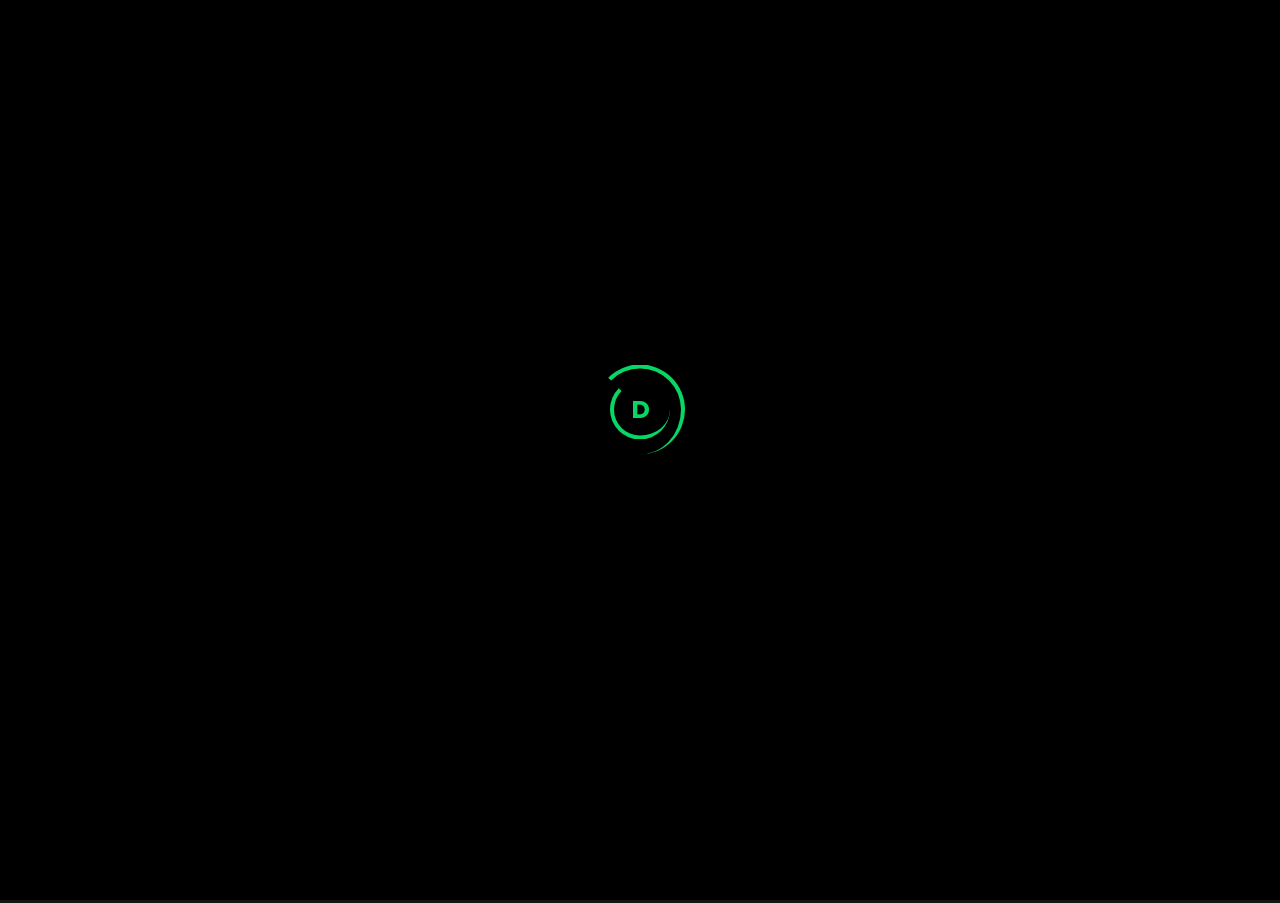
==== commit 1bd537c0: "Rename app_Version2.html to index.html" ====
--- a/index.html
+++ b/index.html
@@ -98,119 +98,7 @@
 }
 /* Loader styles */
 /* START PRELOADER DESIGN */
-    .preloader {
-      position: fixed;
-      top: 0;
-      bottom: 0;
-      left: 0;
-      width: 100%;
-      height: 100%;
-      text-align: center;
-      z-index: 9999999;
-      background-color: transparent ; /* changed from transparent to fully cover */
-      transition: 0.9s;
-    }
-
-    .preloader .loader {
-      transition: 0.5s;
-      position: absolute;
-      width: 90px;
-      height: 90px;
-      border-radius: 50%;
-      display: inline-block;
-      left: 0;
-      right: 0;
-      margin: 0 auto;
-      top: 45%;
-      transform: translateY(-45%);
-    }
-
-    .preloader .loader .loader-outter {
-      position: absolute;
-      border: 4px solid #08d665;
-      border-left-color: transparent;
-      border-bottom: 0;
-      width: 100%;
-      height: 100%;
-      border-radius: 50%;
-      animation: loader-outter 1s cubic-bezier(0.42, 0.61, 0.58, 0.41) infinite;
-    }
-
-    .preloader .loader .loader-inner {
-      position: absolute;
-      border: 4px solid #08d665;
-      border-radius: 50%;
-      width: 60px;
-      height: 60px;
-      left: calc(50% - 30px);
-      top: calc(50% - 30px);
-      border-right: 0;
-      border-top-color: transparent;
-      animation: loader-inner 1s cubic-bezier(0.42, 0.61, 0.58, 0.41) infinite;
-    }
-
-    .preloader .loader span {
-      display: inline-block;
-      position: absolute;
-      left: 0;
-      right: 0;
-      margin: 0 auto;
-      top: 50%;
-      transform: translateY(-50%);
-      color: #08d665;
-      font-size: 25px;
-      font-weight: 700;
-    }
-
-    .preloader::before,
-    .preloader::after {
-      content: '';
-      position: absolute;
-      left: 0;
-      top: 0;
-      width: 60%;
-      height: 100%;
-      z-index: -1;
-      background: #000000;
-      transition: 0.9s;
-    }
-
-    .preloader::after {
-      left: auto;
-      right: 0;
-    }
-
-    .preloader.preloader-deactivate {
-      visibility: hidden;
-    }
-
-    .preloader.preloader-deactivate::after,
-    .preloader.preloader-deactivate::before {
-      width: 0;
-    }
-
-    .preloader.preloader-deactivate .loader {
-      opacity: 0;
-      visibility: hidden;
-    }
-
-    @keyframes loader-outter {
-      0% {
-        transform: rotate(0deg);
-      }
-      100% {
-        transform: rotate(360deg);
-      }
-    }
-
-    @keyframes loader-inner {
-      0% {
-        transform: rotate(0deg);
-      }
-      100% {
-        transform: rotate(-360deg);
-      }
-    }
+
     /* END PRELOADER DESIGN */
 		#particles-js{
     position: absolute;
@@ -1257,33 +1145,129 @@
     }
   
 
-/* education media queries ends*/
-/* education section ends */
+    /* [ALL PREVIOUS CSS UNCHANGED] */
+    /* Please keep your previous CSS here */
+    /* Loader styles */
+    .preloader {
+      position: fixed;
+      top: 0;
+      bottom: 0;
+      left: 0;
+      width: 100%;
+      height: 100%;
+      text-align: center;
+      z-index: 9999999;
+      background-color: transparent ;
+      transition: 0.9s;
+    }
+    .preloader .loader {
+      transition: 0.5s;
+      position: absolute;
+      width: 90px;
+      height: 90px;
+      border-radius: 50%;
+      display: inline-block;
+      left: 0;
+      right: 0;
+      margin: 0 auto;
+      top: 45%;
+      transform: translateY(-45%);
+    }
+    .preloader .loader .loader-outter {
+      position: absolute;
+      border: 4px solid #08d665;
+      border-left-color: transparent;
+      border-bottom: 0;
+      width: 100%;
+      height: 100%;
+      border-radius: 50%;
+      animation: loader-outter 1s cubic-bezier(0.42, 0.61, 0.58, 0.41) infinite;
+    }
+    .preloader .loader .loader-inner {
+      position: absolute;
+      border: 4px solid #08d665;
+      border-radius: 50%;
+      width: 60px;
+      height: 60px;
+      left: calc(50% - 30px);
+      top: calc(50% - 30px);
+      border-right: 0;
+      border-top-color: transparent;
+      animation: loader-inner 1s cubic-bezier(0.42, 0.61, 0.58, 0.41) infinite;
+    }
+    .preloader .loader span {
+      display: inline-block;
+      position: absolute;
+      left: 0;
+      right: 0;
+      margin: 0 auto;
+      top: 50%;
+      transform: translateY(-50%);
+      color: #08d665;
+      font-size: 25px;
+      font-weight: 700;
+    }
+    .preloader::before,
+    .preloader::after {
+      content: '';
+      position: absolute;
+      left: 0;
+      top: 0;
+      width: 60%;
+      height: 100%;
+      z-index: -1;
+      background: #000000;
+      transition: 0.9s;
+    }
+    .preloader::after {
+      left: auto;
+      right: 0;
+    }
+    .preloader.preloader-deactivate {
+      visibility: hidden;
+    }
+    .preloader.preloader-deactivate::after,
+    .preloader.preloader-deactivate::before {
+      width: 0;
+    }
+    .preloader.preloader-deactivate .loader {
+      opacity: 0;
+      visibility: hidden;
+    }
+    @keyframes loader-outter {
+      0% { transform: rotate(0deg);}
+      100% { transform: rotate(360deg);}
+    }
+    @keyframes loader-inner {
+      0% { transform: rotate(0deg);}
+      100% { transform: rotate(-360deg);}
+    }
+    /* [REST OF CSS UNCHANGED] */
   </style>
 </head>
 <body>
-  <!-- Loader 
-    <div class="preloader">
+  <!-- Loader (ALWAYS PRESENT & MANAGED BY JS)-->
+  <div class="preloader" id="preloader-main">
     <div class="loader">
       <div class="loader-outter"></div>
       <div class="loader-inner"></div>
       <span>D</span>
     </div>
-  </div> -->
+  </div>
+
   <!-- Back to Top Button -->
   <button onclick="window.scrollTo({top:0,behavior:'smooth'});" id="back-to-top" aria-label="Back to top"><i class="fa fa-arrow-up"></i></button>
 
   <!-- Navbar -->
   <header class="reveal-on-scroll">
     <svg width="0" height="0">
-    <filter id="f" x="-50%" y="-200%" width="200%" height="500%">
-      <feGaussianBlur stdDeviation="35"></feGaussianBlur>
-      <feColorMatrix type="saturate" values="1.3"></feColorMatrix>
-      <feComposite in="SourceGraphic"></feComposite>
-    </filter>
-  </svg>  <h1 class="logoo"> Divyanshu Pandey </h1>
-  <!-- <h1 class="logoo"> <a href="#"></a> </h1> -->
-   
+      <filter id="f" x="-50%" y="-200%" width="200%" height="500%">
+        <feGaussianBlur stdDeviation="35"></feGaussianBlur>
+        <feColorMatrix type="saturate" values="1.3"></feColorMatrix>
+        <feComposite in="SourceGraphic"></feComposite>
+      </filter>
+    </svg>
+    <h1 class="logoo"> Divyanshu Pandey </h1>
     <button id="menu-btn" class="hamburger" aria-label="Open menu" aria-expanded="false">
       <span></span>
       <span></span>
@@ -1291,519 +1275,436 @@
     </button>
     <nav class="navbar" aria-label="Main menu">
       <ul>
-        <li><a href="#home" tabindex="0">Home</a></li>
-        <li><a href="#about" tabindex="0">About</a></li>
-        <li><a href="#skills" tabindex="0">Skills</a></li>
-        <li><a href="#projects" tabindex="0">Projects</a></li>
-        <li><a href="#education" tabindex="0">Education</a></li>
-        <li><a href="#achievements" tabindex="0">Achievements</a></li>
-        <li><a href="#testimonials" tabindex="0">Testimonials</a></li>
-        <li><a href="#blog" tabindex="0">Blog</a></li>
-        <li><a href="#contact" tabindex="0">Contact</a></li>
+        <li><a href="#home" data-section="home" tabindex="0">Home</a></li>
+        <li><a href="#about" data-section="about" tabindex="0">About</a></li>
+        <li><a href="#skills" data-section="skills" tabindex="0">Skills</a></li>
+        <li><a href="#projects" data-section="projects" tabindex="0">Projects</a></li>
+        <li><a href="#education" data-section="education" tabindex="0">Education</a></li>
+        <li><a href="#achievements" data-section="achievements" tabindex="0">Achievements</a></li>
+        <li><a href="#testimonials" data-section="testimonials" tabindex="0">Testimonials</a></li>
+        <li><a href="#blog" data-section="blog" tabindex="0">Blog</a></li>
+        <li><a href="#contact" data-section="contact" tabindex="0">Contact</a></li>
       </ul>
     </nav>
   </header>
 
   <!-- SVG Animated Background -->
-  <svg class="svg-bg" width="100%" height="100%" xmlns="http://www.w3.org/2000/svg" preserveAspectRatio="none">
-    <path fill="#ffd000" fill-opacity="0.12">
-      <animate attributeName="d" dur="12s" repeatCount="indefinite"
-        values="
-          M0 67 C 273,183 440,0 1920,106 V 359 H 0 V 67 Z;
-          M0 77 C 473,283 540,40 1920,116 V 359 H 0 V 77 Z;
-          M0 67 C 273,183 440,0 1920,106 V 359 H 0 V 67 Z
-        "/>
-    </path>
-  </svg>
-
-  <!-- Hero Section -->
-  <section id="home" class="first-section bg-grey reveal-on-scroll">
-    		<div id="particles-js"></div>
-    <div class="container height row-container">
-      <div class="content">
-        <br><br><br><br>
-        <div class="img-container" alt="Divyanshu">
-          <img src="https://raw.githubusercontent.com/CodeCr4cker/About/main/Img/itz.png" alt="Divyanshu Pandey photo">
+  <!-- ...unchanged... -->
+
+  <!-- SPA SECTIONS - add 'spa-section' class and data-section attribute -->
+  <main id="spa-main">
+    <section id="home" class="first-section bg-grey reveal-on-scroll spa-section" data-section="home">
+      <!-- ...unchanged content... -->
+      <div id="particles-js"></div>
+      <div class="container height row-container">
+        <div class="content">
+          <br><br><br><br>
+          <div class="img-container" alt="Divyanshu">
+            <img src="https://raw.githubusercontent.com/CodeCr4cker/About/main/Img/itz.png" alt="Divyanshu Pandey photo">
+          </div>
+          <h3>Hello!</h3>
+          <h2><span id="typing"></span></h2>
+          <h2>Explore the journey of HTML &amp; CSS.</h2>
+          <p>Hello! I'm Divyanshu Pandey, a Class 12<sup>th</sup> student passionate about CSS and HTML.</p>
+          <a href="#about" class="primary-btn" data-section="about">Explore Me</a>
+          <div class="social-links">
+            <a href="https://github.com/Divyanshu5520" aria-label="GitHub" target="_blank"><img src="https://img.icons8.com/?size=48&id=32323&format=png" class="img" alt="GitHub"></a>
+            <a href="#" aria-label="LinkedIn" target="_blank"><img src="https://img.icons8.com/?size=48&id=uLWV5A9vXIPu&format=png" class="img" alt="LinkedIn"></a>
+            <a href="#" aria-label="Twitter" target="_blank"><img src="https://img.icons8.com/?size=48&id=5MQ0gPAYYx7a&format=png" class="img" alt="Twitter"></a>
+            <a href="#" aria-label="Instagram" target="_blank"><img src="https://img.icons8.com/?size=48&id=63306&format=png" class="img" alt="Instagram"></a>
+            <a href="#" aria-label="Email" target="_blank"><img src="https://img.icons8.com/?size=80&id=wqGmdISvpm0c&format=png" class="img" alt="Email"></a>
+          </div>
         </div>
-        <h3>Hello!</h3>
-        <h2><span id="typing"></span></h2>
-
-</body>
-
-
-        <h2>Explore the journey of HTML &amp; CSS.</h2>
-        <p>Hello! I'm Divyanshu Pandey, a Class 12<sup>th</sup> student passionate about CSS and HTML.</p>
-        <a href="#about" class="primary-btn">Explore Me</a>
-        <div class="social-links">
-          <a href="https://github.com/Divyanshu5520" aria-label="GitHub" target="_blank"><img src="https://img.icons8.com/?size=48&id=32323&format=png" class="img" alt="GitHub"></a>
-          <a href="#" aria-label="LinkedIn" target="_blank"><img src="https://img.icons8.com/?size=48&id=uLWV5A9vXIPu&format=png" class="img" alt="LinkedIn"></a>
-          <a href="#" aria-label="Twitter" target="_blank"><img src="https://img.icons8.com/?size=48&id=5MQ0gPAYYx7a&format=png" class="img" alt="Twitter"></a>
-          <a href="#" aria-label="Instagram" target="_blank"><img src="https://img.icons8.com/?size=48&id=63306&format=png" class="img" alt="Instagram"></a>
-          <a href="#" aria-label="Email" target="_blank"><img src="https://img.icons8.com/?size=80&id=wqGmdISvpm0c&format=png" class="img" alt="Email"></a>
+      </div>
+    </section>
+
+    <section id="about" class="section reveal-on-scroll spa-section" data-section="about" style="display:none">
+      <div class="container column-container">
+        <h1>About Me</h1>
+        <p class="info">Hi 🖐 I am a 12<sup>th</sup> standard student passionate about coding.</p>
+        <p class="info">💻 Turning ideas into reality through technology.</p>
+        <p class="info">Explore my project and let's connect!🚀</p>
+        <p class="info">Thank you 🙏</p>
+      </div>
+    </section>
+
+    <section id="skills" class="section bg-grey reveal-on-scroll spa-section" data-section="skills" style="display:none">
+      <!-- ...unchanged content... -->
+      <div class="container column-container">
+        <h1>Skills</h1>
+        <div class="skills-list">
+          <div class="skillbar">
+            <span>HTML</span>
+            <div class="bar"><div class="progress" style="width:90%"></div></div>
+          </div>
+          <div class="skillbar">
+            <span>CSS</span>
+            <div class="bar"><div class="progress" style="width:85%"></div></div>
+          </div>
+          <div class="skillbar">
+            <span>JavaScript</span>
+            <div class="bar"><div class="progress" style="width:30%"></div></div>
+          </div>
+          <div class="skillbar">
+            <span>Python</span>
+            <div class="bar"><div class="progress" style="width:45%"></div></div>
+          </div>
+          <div class="skillbar">
+            <span>My SQL</span>
+            <div class="bar"><div class="progress" style="width:50%"></div></div>
+          </div>
+        </div>
+      </div>
+    </section>
+
+    <section id="projects" class="section reveal-on-scroll spa-section" data-section="projects" style="display:none">
+      <!-- ...unchanged content... -->
+      <div class="container column-container">
+        <h1>Projects</h1>
+        <div class="projects-grid">
+          <!-- ...project cards unchanged... -->
+          <div class="project-card">
+            <img src="https://raw.githubusercontent.com/CodeCr4cker/cr4cker-labs/main/Img/code%20to%20pdf.png" alt="Project 1 Screenshot">
+            <h2>Convert Code into Pdf</h2>
+            <p>This website is built with HTML, CSS and a sprinkle of JavaScript.</p>
+            <a href="https://codecr4cker.github.io/Code-2-pdf/" class="primary-btn" target="_blank">View Project</a>
+          </div>
+          <div class="project-card">
+            <img src="https://raw.githubusercontent.com/CodeCr4cker/cr4cker-labs/main/Img/chatting%20app.png" alt="Project 2 Screenshot">
+            <h2>Chatting App</h2>
+            <p>A basic chatting app made using React Js, HTML, JavaScript and CSS.</p>
+            <a href="https://codecr4cker.github.io/react-chat-app/" class="primary-btn" target="_blank">View Project</a>
+          </div>
+          <div class="project-card">
+            <img src="https://raw.githubusercontent.com/CodeCr4cker/cr4cker-labs/main/Img/builder%20website.png" alt="Project 3 Screenshot">
+            <h2>Building Portfolio</h2>
+            <p>A basic Building Portfolio made using HTML, JavaScript and CSS.</p>
+            <a href="https://codecr4cker.github.io/html-test/" class="primary-btn" target="_blank">View Project</a>
+          </div>
+          <div class="project-card">
+            <img src="https://raw.githubusercontent.com/CodeCr4cker/cr4cker-labs/main/Img/limk.png" alt="Project 3 Screenshot">
+            <h2>Link conveter</h2>
+            <p>A basic Building link conveter made using HTML, JavaScript and CSS.</p>
+            <a href="https://codecr4cker.github.io/link-converter/" class="primary-btn" target="_blank">View Project</a>
+          </div>
+        </div>
+      </div>
+    </section>
+
+    <div class="zcontainer reveal-on-scroll spa-section" id="education" data-section="education" style="display:none">
+      <!-- ...unchanged education section... -->
+      <h1 class="aling">Education</h1>
+      <div class="ztimeline">
+        <!-- ...education items unchanged... -->
+        <div class="zeducation-item">
+          <div class="zeducation-dot"></div>
+          <div class="zedu-header">Shakun Vidya Niketan</div>
+          <div class="zedu-years">Class 10<sup>th</sup> Passedout 2023-24</div>
+          <button class="zshow-btn">Show Details</button>
+          <div class="zedu-details">
+            <ul class="zlist">
+              <li class="zlist-item">Percentage: 70%</li>
+            </ul>
+          </div>
+        </div>
+        <div class="zeducation-item">
+          <div class="zeducation-dot"></div>
+          <div class="zedu-header">B.L Academy</div>
+          <div class="zedu-years">Class 12<sup>th</sup> Upcoming Year 2025-26</div>
+          <button class="zshow-btn">Show Details</button>
+          <div class="zedu-details">
+            <ul class="zlist">
+              <li class="zlist-item">Percentage: ? </li>
+              <li class="zlist-item">Subject: Science (PCM)</li>
+            </ul>
+          </div>
         </div>
       </div>
     </div>
-  </section>
-
-  <!-- About Section -->
-  <section id="about" class="section reveal-on-scroll">
-    <div class="container column-container">
-      <h1>About Me</h1>
-      <p class="info">Hi 🖐 I am a 12<sup>th</sup> standard student passionate about coding.</p>
-      <p class="info">💻 Turning ideas into reality through technology.</p>
-      <p class="info">Explore my project and let's connect!🚀</p>
-      <p class="info">Thank you 🙏</p>
-    </div>
-  </section>
-
-  <!-- Skills Section -->
-  <section id="skills" class="section bg-grey reveal-on-scroll">
-    <div class="container column-container">
-      <h1>Skills</h1>
-      <div class="skills-list">
-        <div class="skillbar">
-          <span>HTML</span>
-          <div class="bar"><div class="progress" style="width:90%"></div></div>
-        </div>
-        <div class="skillbar">
-          <span>CSS</span>
-          <div class="bar"><div class="progress" style="width:85%"></div></div>
-        </div>
-        <div class="skillbar">
-          <span>JavaScript</span>
-          <div class="bar"><div class="progress" style="width:30%"></div></div>
-        </div>
-        <div class="skillbar">
-          <span>Python</span>
-          <div class="bar"><div class="progress" style="width:45%"></div></div>
-        </div>
-        <div class="skillbar">
-          <span>My SQL</span>
-          <div class="bar"><div class="progress" style="width:50%"></div></div>
+
+    <section id="achievements" class="section reveal-on-scroll spa-section" data-section="achievements" style="display:none">
+      <!-- ...unchanged achievements section... -->
+      <div class="container column-container">
+        <h1>Achievements & Certificates</h1>
+        <div class="achievements-grid">
+          <div class="achievement-card">
+            <img src="https://raw.githubusercontent.com/CodeCr4cker/cr4cker-labs/main/Img/Certificate.jpg" alt="Certificate 1">
+            <h2>HTML & CSS Certificate</h2>
+            <p>Received from FreeCodeCamp (2024).</p>
+            <a href="https://raw.githubusercontent.com/CodeCr4cker/cr4cker-labs/main/Img/Certificate.jpg" download=""><button class="certificate">Download</button></a>
+          </div>
         </div>
       </div>
-    </div>
-  </section>
-
-  <!-- Projects Section -->
-  <section id="projects" class="section reveal-on-scroll">
-    <div class="container column-container">
-      <h1>Projects</h1>
-      <div class="projects-grid">
-        <div class="project-card">
-          <img src="https://raw.githubusercontent.com/CodeCr4cker/cr4cker-labs/main/Img/code%20to%20pdf.png" alt="Project 1 Screenshot">
-          <h2>Convert Code into Pdf</h2>
-          <p>This website is built with HTML, CSS and a sprinkle of JavaScript.</p>
-          <a href="https://codecr4cker.github.io/Code-2-pdf/" class="primary-btn" target="_blank">View Project</a>
-        </div>
-        <div class="project-card">
-          <img src="https://raw.githubusercontent.com/CodeCr4cker/cr4cker-labs/main/Img/chatting%20app.png" alt="Project 2 Screenshot">
-          <h2>Chatting App</h2>
-          <p>A basic chatting app made using React Js, HTML, JavaScript and CSS.</p>
-          <a href="https://codecr4cker.github.io/react-chat-app/" class="primary-btn" target="_blank">View Project</a>
-        </div>
-        <div class="project-card">
-          <img src="https://raw.githubusercontent.com/CodeCr4cker/cr4cker-labs/main/Img/builder%20website.png" alt="Project 3 Screenshot">
-          <h2>Building Portfolio</h2>
-          <p>A basic Building Portfolio made using HTML, JavaScript and CSS.</p>
-          <a href="https://codecr4cker.github.io/html-test/" class="primary-btn" target="_blank">View Project</a>
-        </div>
-	      <div class="project-card">
-          <img src="https://raw.githubusercontent.com/CodeCr4cker/cr4cker-labs/main/Img/limk.png" alt="Project 3 Screenshot">
-          <h2>Link conveter</h2>
-          <p>A basic Building link conveter made using HTML, JavaScript and CSS.</p>
-          <a href="https://codecr4cker.github.io/link-converter/" class="primary-btn" target="_blank">View Project</a>
+    </section>
+
+    <section id="testimonials" class="section bg-grey reveal-on-scroll spa-section" data-section="testimonials" style="display:none">
+      <!-- ...unchanged testimonials carousel... -->
+      <div class="container column-container">
+        <h1>Testimonials</h1>
+        <div class="testimonials-carousel">
+          <div class="testimonial active">
+            <p>"Divyanshu is a highly motivated student with a passion for web development!"</p>
+            <span>- Teacher</span>
+          </div>
+          <div class="testimonial">
+            <p>"He turns ideas into beautiful websites. Highly recommended!"</p>
+            <span>- Mentor</span>
+          </div>
+          <button class="carousel-btn prev" aria-label="Previous testimonial">&#10094;</button>
+          <button class="carousel-btn next" aria-label="Next testimonial">&#10095;</button>
         </div>
       </div>
-    </div>
-  </section>
-
-  <!-- Education Section -->
-  <div class="zcontainer reveal-on-scroll" id="education">
-    <h1 class="aling">Education</h1>
-    <div class="ztimeline">
-      <div class="zeducation-item">
-        <div class="zeducation-dot"></div>
-        <div class="zedu-header">Shakun Vidya Niketan</div>
-        <div class="zedu-years">Class 10<sup>th</sup> Passedout 2023-24</div>
-        <button class="zshow-btn">Show Details</button>
-        <div class="zedu-details">
-          <ul class="zlist">
-            <li class="zlist-item">Percentage: 70%</li>
-            <!-- <li class="zlist-item">Relevant Coursework: Data Structures, Algorithms, ML, Databases</li>
-            <li class="zlist-item">Major Project: “AI-Powered Code Analyzer”</li>
-            <li class="zlist-item">Clubs: Coding Club (Lead), Robotics Society</li> -->
-          </ul>
+    </section>
+
+    <section id="blog" class="section reveal-on-scroll spa-section" data-section="blog" style="display:none">
+      <!-- ...unchanged blog section... -->
+      <div class="container column-container">
+        <a name="blog"></a>
+        <h1>Blog / Articles</h1>
+        <div class="dwrapper">
+          <!-- ...accordions unchanged... -->
+          <div class="dparent">
+            <input type="radio" name="dtab" id="dtab-1" class="dinput" checked />
+            <label for="dtab-1" class="dlabel">
+              <span class="dspan">How I Built My First Website</span>
+              <div class="dicon"><i class="fas fa-plus"></i></div>
+            </label>
+            <div class="dcontent">
+              <p>Sharing my journey from a simple HTML file to a full website.</p>
+              <p>My journey from a simple HTML file to a full-fledged website has been a transformative experience in learning and creativity.</p>
+            </div>
+          </div>
+          <div class="dparent">
+            <input type="radio" name="dtab" id="dtab-2" class="dinput" />
+            <label for="dtab-2" class="dlabel">
+              <span class="dspan">About My Journey of Coading</span>
+              <div class="dicon"><i class="fas fa-plus"></i></div>
+            </label>
+            <div class="dcontent">
+              <p>It began with just a blank page and basic HTML tags like `&LTh1&GT` and `&LTp&GT`, but as my curiosity grew, I started exploring CSS to style my content and make it visually appealing.</p>
+              <p>Gradually, I learned JavaScript to add interactivity, followed by responsive design techniques to ensure my site looked good on all devices.</p>
+              <p>I experimented with animations, navigation bars, contact forms, and later integrated tools like GitHub, Firebase, and Netlify to bring my project to life.</p>
+            </div>
+          </div>
+          <div class="dparent">
+            <input type="radio" name="dtab" id="dtab-6" class="dinput" />
+            <label for="dtab-6" class="dlabel">
+              <span class="dspan">More About my Journey</span>
+              <div class="dicon"><i class="fas fa-plus"></i></div>
+            </label>
+            <div class="dcontent">
+              <p>Each step came with its own challenges—broken layouts, bugs, and design hurdles—but overcoming them taught me valuable lessons about problem-solving and user experience.</p>
+              <p>Looking back, it's incredible to see how a single HTML file evolved into a dynamic, hosted website that reflects both my skills and growth as a developer.</p>
+            </div>
+          </div>
         </div>
       </div>
-      <div class="zeducation-item">
-        <div class="zeducation-dot"></div>
-        <div class="zedu-header">B.L Academy</div>
-        <div class="zedu-years">Class 12<sup>th</sup> Upcoming Year 2025-26</div>
-        <button class="zshow-btn">Show Details</button>
-        <div class="zedu-details">
-          <ul class="zlist">
-            <li class="zlist-item">Percentage: ? </li>
-            <li class="zlist-item">Subject: Science (PCM)</li>
-             <!--<li class="zlist-item">Head of Coding Club</li> -->
-          </ul>
-        </div>
+    </section>
+
+    <section id="contact" style="background: #1e1e1e; padding: 60px 20px;" class="reveal-on-scroll spa-section" data-section="contact" style="display:none">
+      <!-- ...unchanged contact section... -->
+      <div style="max-width: 700px; margin: auto; text-align: center; color: white;" data-aos="fade-up" data-aos-duration="1200">
+        <h2 style="font-size: 2.2rem; color: #ffbd39; margin-bottom: 10px;">Get in Touch</h2>
+        <p style="margin-bottom: 40px; color: #ccc;">Have a project in mind, a question, or just want to connect? Drop a message!</p>
+        <form id="contactForm" style="display: flex; flex-direction: column; gap: 20px;">
+          <input type="text" name="name" placeholder="Your Name" required style="padding: 15px; border-radius: 10px; border: none; background: #2c2c2c; color: white; font-size: 1rem;">
+          <input type="email" name="email" placeholder="Your Email" required style="padding: 15px; border-radius: 10px; border: none; background: #2c2c2c; color: white; font-size: 1rem;">
+          <textarea name="message" placeholder="Your Message" rows="5" required style="padding: 15px; border-radius: 10px; border: none; background: #2c2c2c; color: white; font-size: 1rem;"></textarea>
+          <button type="submit" style="background: linear-gradient(90deg, #ff8c00, #e0ff00); border: none; padding: 15px; font-size: 1rem; font-weight: bold; border-radius: 50px; cursor: pointer; transition: transform 0.3s;">Send Message</button>
+        </form>
+        <div id="successMessage" style="display: none; margin-top: 20px; color: #39ff14; font-weight: bold;">✅ Message sent successfully!</div>
       </div>
-    </div>
-  </div>
-
-  <!-- Achievements / Certificates Section -->
-  <section id="achievements" class="section reveal-on-scroll">
-    <div class="container column-container">
-      <h1>Achievements & Certificates</h1>
-      <div class="achievements-grid">
-        <div class="achievement-card">
-          <img src="https://raw.githubusercontent.com/CodeCr4cker/cr4cker-labs/main/Img/Certificate.jpg" alt="Certificate 1">
-          <h2>HTML & CSS Certificate</h2>
-          <p>Received from FreeCodeCamp (2024).</p>
-          <a href="https://raw.githubusercontent.com/CodeCr4cker/cr4cker-labs/main/Img/Certificate.jpg" download=""><button class="certificate">Download</button></a>
-        </div>
-      </div>
-    </div>
-  </section>
-
-  <!-- Testimonials Carousel -->
-  <section id="testimonials" class="section bg-grey reveal-on-scroll">
-    <div class="container column-container">
-      <h1>Testimonials</h1>
-      <div class="testimonials-carousel">
-        <div class="testimonial active">
-          <p>"Divyanshu is a highly motivated student with a passion for web development!"</p>
-          <span>- Teacher</span>
-        </div>
-        <div class="testimonial">
-          <p>"He turns ideas into beautiful websites. Highly recommended!"</p>
-          <span>- Mentor</span>
-        </div>
-        <button class="carousel-btn prev" aria-label="Previous testimonial">&#10094;</button>
-        <button class="carousel-btn next" aria-label="Next testimonial">&#10095;</button>
-      </div>
-    </div>
-  </section>
-
-  <!-- Blog/Articles Section -->
-   
-   <section id="blog" class="section reveal-on-scroll">
-    <div class="container column-container">
-       <a name="blog"></a>
-  <h1>Blog / Articles</h1>
-  <div class="dwrapper">
-
-    <!-- Accordion 1 -->
-    <div class="dparent">
-      <input type="radio" name="dtab" id="dtab-1" class="dinput" checked />
-      <label for="dtab-1" class="dlabel">
-        <span class="dspan">How I Built My First Website</span>
-        <div class="dicon"><i class="fas fa-plus"></i></div>
-      </label>
-      <div class="dcontent">
-        <p>Sharing my journey from a simple HTML file to a full website.</p>
-        <p>My journey from a simple HTML file to a full-fledged website has been a transformative experience in learning and creativity.</p>
-      </div>
-    </div>
-
-    <!-- Accordion 2 -->
-    <div class="dparent">
-      <input type="radio" name="dtab" id="dtab-2" class="dinput" />
-      <label for="dtab-2" class="dlabel">
-        <span class="dspan">About My Journey of Coading</span>
-        <div class="dicon"><i class="fas fa-plus"></i></div>
-      </label>
-      <div class="dcontent">
-        <p>It began with just a blank page and basic HTML tags like `&LTh1&GT` and `&LTp&GT`, but as my curiosity grew, I started exploring CSS to style my content and make it visually appealing.</p>
-        <p>Gradually, I learned JavaScript to add interactivity, followed by responsive design techniques to ensure my site looked good on all devices.</p>
-        <p>I experimented with animations, navigation bars, contact forms, and later integrated tools like GitHub, Firebase, and Netlify to bring my project to life.</p>
-      </div>
-    </div>
-
-    <!-- Do Not Delete 👇🏻 -->
-    <!-- 
-    <div class="dparent dtab3">
-      <input type="radio" name="dtab" id="dtab-3" class="dinput" />
-      <label for="dtab-3" class="dlabel">
-        <span class="dspan">Accordion Heading Three</span>
-        <div class="dicon"><i class="fas fa-plus"></i></div>
-      </label>
-      <div class="dcontent">
-        <div class="dchild">
-          <input type="checkbox" name="dsubtab" id="dtab-4" class="dinput" />
-          <label for="dtab-4" class="dlabel">
-            <span class="dspan">Sub Heading One</span>
-            <div class="dicon"><i class="fas fa-plus"></i></div>
-          </label>
-          <div class="dsubcontent">
-            <p>Lorem ipsum dolor sit amet consectetur adipisicing elit. Vero?</p>
-          </div>
-        </div>
-
-        <div class="dchild">
-          <input type="checkbox" name="dsubtab" id="dtab-5" class="dinput" />
-          <label for="dtab-5" class="dlabel">
-            <span class="dspan">Sub Heading Two</span>
-            <div class="dicon"><i class="fas fa-plus"></i></div>
-          </label>
-          <div class="dsubcontent">
-            <p>Lorem ipsum dolor sit amet consectetur adipisicing elit. Vero?</p>
-          </div>
-        </div>
-      </div>
-    </div>
-    -->
-
-    <!-- Accordion 4 -->
-    <div class="dparent">
-      <input type="radio" name="dtab" id="dtab-6" class="dinput" />
-      <label for="dtab-6" class="dlabel">
-        <span class="dspan">More About my Journey</span>
-        <div class="dicon"><i class="fas fa-plus"></i></div>
-      </label>
-      <div class="dcontent">
-        <p>Each step came with its own challenges—broken layouts, bugs, and design hurdles—but overcoming them taught me valuable lessons about problem-solving and user experience.</p>
-        <p>Looking back, it's incredible to see how a single HTML file evolved into a dynamic, hosted website that reflects both my skills and growth as a developer.</p>
-      </div>
-    </div>
-
-
-
-<div class="dparent">
-      <input type="radio" name="dtab" id="dtab-2" class="dinput" />
-      <label for="dtab-2" class="dlabel">
-        <span class="dspan">Why I Code</span>
-        <div class="dicon"><i class="fas fa-plus"></i></div>
-      </label>
-      <div class="dcontent">
-        <p>  I don’t just code — I live it. </p>
-        <p> For me, coding isn’t just lines of syntax or solving bugs — it’s a creative force, a language of logic and imagination that lets me shape the digital world the way an artist shapes a canvas.</p>
-        <p>I code because I’m driven by curiosity — that burning need to understand how things work and how I can make them better. Every new challenge is a puzzle waiting to be solved, and every solved puzzle brings the satisfaction of growth.</p>
-      </div>
-</div>
-
-
-
-
-
-
-	  
-  </div>
-      
-     <!-- <h1>Blog / Articles</h1>
-      <div class="blog-list">
-        <div class="blog-card">
-          <h2>How I Built My First Website</h2>
-          <p>Sharing my journey from a simple HTML file to a full website.</p>
-          <a class="primary-btn" id="openPopup">Read More</a>
-        </div>
-        <div class="overlay" id="overlay"></div>
-        <div class="popup" id="popup">
-        <p>My journey from a simple HTML file to a full-fledged website has been a transformative experience in learning and creativity.</p> 
-	<p>It began with just a blank page and basic HTML tags like `&LTh1&GT ` and `&LTp&GT`, but as my curiosity grew, I started exploring CSS to style my content and make it visually appealing. </p> 
-	<p> Gradually, I learned JavaScript to add interactivity, followed by responsive design techniques to ensure my site looked good on all devices. </p> 
-	<p> I experimented with animations, navigation bars, contact forms, and later integrated tools like GitHub, Firebase, and Netlify to bring my project to life.</p> 
-	<p>Each step came with its own challenges—broken layouts, bugs, and design hurdles—but overcoming them taught me valuable lessons about problem-solving and user experience.</p> 
-	<p>Looking back, it's incredible to see how a single HTML file evolved into a dynamic, hosted website that reflects both my skills and growth as a developer.</p>
-          <button class="close-btn" id="closePopup">Close</button>
-        </div>
-      </div>
-    </div>-->
-  </section> 
-
-  <!-- Contact Section -->
-  <section id="contact" style="background: #1e1e1e; padding: 60px 20px;" class="reveal-on-scroll">
-    <div style="max-width: 700px; margin: auto; text-align: center; color: white;" data-aos="fade-up" data-aos-duration="1200">
-      <h2 style="font-size: 2.2rem; color: #ffbd39; margin-bottom: 10px;">Get in Touch</h2>
-      <p style="margin-bottom: 40px; color: #ccc;">Have a project in mind, a question, or just want to connect? Drop a message!</p>
-
-      <form id="contactForm" style="display: flex; flex-direction: column; gap: 20px;">
-        <input type="text" name="name" placeholder="Your Name" required
-               style="padding: 15px; border-radius: 10px; border: none; background: #2c2c2c; color: white; font-size: 1rem;">
-        
-        <input type="email" name="email" placeholder="Your Email" required
-               style="padding: 15px; border-radius: 10px; border: none; background: #2c2c2c; color: white; font-size: 1rem;">
-        
-        <textarea name="message" placeholder="Your Message" rows="5" required
-                  style="padding: 15px; border-radius: 10px; border: none; background: #2c2c2c; color: white; font-size: 1rem;"></textarea>
-        
-        <button type="submit"
-                style="background: linear-gradient(90deg, #ff8c00, #e0ff00); border: none; padding: 15px; font-size: 1rem; font-weight: bold; border-radius: 50px; cursor: pointer; transition: transform 0.3s;">
-          Send Message
-        </button>
-      </form>
-
-      <div id="successMessage" style="display: none; margin-top: 20px; color: #39ff14; font-weight: bold;">
-        ✅ Message sent successfully!
-      </div>
-    </div>
-  </section>
-
-  <!-- AOS JS -->
-  
-
-
-
-
+    </section>
+  </main>
 
   <!-- yFooter Section -->
   <footer id="yFooter">
     <div class="yFooterContainer">
-
-      <div class="yFooterLinks">
-        <a href="#home">Home</a>
-        <a href="#about">About</a>
-        <a href="#projects">Projects</a>
-        <a href="#contact">Contact</a>
-      </div>
-
-      <!-- <div class="yFooterSocial">
-        <a href="https://github.com/yourprofile" target="_blank"><i class="fab fa-github"></i></a>
-        <a href="https://linkedin.com/in/yourprofile" target="_blank"><i class="fab fa-linkedin"></i></a>
-        <a href="mailto:you@example.com"><i class="fas fa-envelope"></i></a>
+     <!-- <div class="yFooterLinks">
+        <a href="#home" data-section="home">Home</a>
+        <a href="#about" data-section="about">About</a>
+        <a href="#projects" data-section="projects">Projects</a>
+        <a href="#contact" data-section="contact">Contact</a>
       </div> -->
-
       <div class="yFooterBottom">
         <p>&copy; 2025 Divyanshu Pandey. Made with 💛 | All rights reserved.</p>
       </div>
     </div>
   </footer>
 
-
-
-
-
-
-
-
-
-
-
   <script src="https://unpkg.com/aos@2.3.4/dist/aos.js"></script>
   <script src="https://unpkg.com/@lottiefiles/lottie-player@latest/dist/lottie-player.js"></script>
   <script>
+    // Init AOS
     AOS.init();
 
-// Loader logic (3 second splash)
+    // SPA Loader logic
+    function showLoader() {
+      const loader = document.getElementById('preloader-main');
+      loader.classList.remove('preloader-deactivate');
+      loader.style.display = 'block';
+    }
+    function hideLoader() {
+      const loader = document.getElementById('preloader-main');
+      loader.classList.add('preloader-deactivate');
+      setTimeout(() => { loader.style.display = 'none'; }, 900);
+    }
+
+    // On first load, show loader for 3 seconds
     window.addEventListener('DOMContentLoaded', () => {
-      const loader = document.querySelector('.preloader');
+      showLoader();
       setTimeout(() => {
-        loader.classList.add('preloader-deactivate');
-        setTimeout(() => loader.style.display = 'none', 900);
+        hideLoader();
       }, 3000);
     });
 
-// Reveal on scroll (works for both up and down scroll)
-function revealOnScroll() {
-  const trigger = window.innerHeight - 80;
-  document.querySelectorAll('.reveal-on-scroll').forEach(el => {
-    const rect = el.getBoundingClientRect();
-    if (rect.top < trigger) {
-      el.classList.add('visible');
-    } else {
-      el.classList.remove('visible');
-    }
-  });
-}
-window.addEventListener('scroll', revealOnScroll);
-window.addEventListener('load', revealOnScroll);
-
-// Hamburger menu for mobile
-const menuBtn = document.getElementById('menu-btn');
-const navbar = document.querySelector('header .navbar');
-menuBtn.onclick = () => {
-  navbar.classList.toggle('active');
-  menuBtn.classList.toggle('open');
-  menuBtn.setAttribute('aria-expanded', navbar.classList.contains('active') ? 'true' : 'false');
-};
-// Close navbar on link click (mobile)
-document.querySelectorAll('header .navbar a').forEach(link => {
-  link.onclick = () => {
-    navbar.classList.remove('active');
-    menuBtn.classList.remove('open');
-    menuBtn.setAttribute('aria-expanded', 'false');
-  };
-});
-
-
-// Show Details toggle
-const detailBtns = document.querySelectorAll('.zshow-btn');
-detailBtns.forEach(button => {
-  button.addEventListener('click', () => {
-    const details = button.nextElementSibling;
-    const isVisible = details.style.display === 'block';
-    details.style.display = isVisible ? 'none' : 'block';
-    button.textContent = isVisible ? 'Show Details' : 'Hide Details';
-  });
-});
-
-// Back to top button show/hide
-const backToTop = document.getElementById('back-to-top');
-window.onscroll = () => {
-  backToTop.style.display = window.scrollY > 300 ? 'block' : 'none';
-  revealOnScroll();
-};
-
-// Typing effect
-const typingTarget = document.getElementById('typing');
-const typingTexts = [
-  "I'm Divyanshu Pandey",
-  'Web Developer',
-  'Student & Coder',
-  'HTML & CSS Enthusiast'
-];
-let tIdx = 0, lIdx = 0, isDeleting = false;
-function type() {
-  let text = typingTexts[tIdx];
-  typingTarget.textContent = isDeleting ? text.substring(0, lIdx--) : text.substring(0, lIdx++);
-  if (!isDeleting && lIdx === text.length + 1) setTimeout(() => isDeleting = true, 1000);
-  else if (isDeleting && lIdx === 0) { tIdx = (tIdx + 1) % typingTexts.length; isDeleting = false; }
-  setTimeout(type, isDeleting ? 60 : 100);
-}
-type();
-
-// Testimonials carousel
-const testimonials = document.querySelectorAll('.testimonial');
-let activeTestimonial = 0;
-function showTestimonial(idx) {
-  testimonials.forEach((el, i) => el.classList.toggle('active', i === idx));
-}
-document.querySelector('.testimonials-carousel .next').onclick = () => {
-  activeTestimonial = (activeTestimonial + 1) % testimonials.length;
-  showTestimonial(activeTestimonial);
-};
-document.querySelector('.testimonials-carousel .prev').onclick = () => {
-  activeTestimonial = (activeTestimonial - 1 + testimonials.length) % testimonials.length;
-  showTestimonial(activeTestimonial);
-};
-showTestimonial(activeTestimonial);
-
-// Contact form validation & success message
-const form = document.getElementById('contactForm');
+    // SPA navigation
+    function showSection(sectionName) {
+      document.querySelectorAll('.spa-section').forEach(sec => {
+        sec.style.display = (sec.dataset.section === sectionName) ? '' : 'none';
+      });
+      window.scrollTo({top: 0});
+      revealOnScroll();
+    }
+
+    function handleSpaNavigation(sectionName) {
+      showLoader();
+      setTimeout(() => {
+        showSection(sectionName);
+        hideLoader();
+        // Push state for browser navigation
+        if(location.hash !== '#' + sectionName) {
+          history.pushState({section: sectionName}, '', '#' + sectionName);
+        }
+      }, 3000);
+    }
+
+    // Navbar SPA handling
+    document.querySelectorAll('nav.navbar a, .primary-btn[data-section], .yFooterLinks a').forEach(link => {
+      link.addEventListener('click', function(e) {
+        const section = this.getAttribute('data-section');
+        if(section) {
+          e.preventDefault();
+          handleSpaNavigation(section);
+        }
+      });
+    });
+
+    // On hashchange (browser navigation)
+    window.addEventListener('popstate', (e) => {
+      const section = (e.state && e.state.section) || location.hash.replace('#','') || 'home';
+      showSection(section);
+    });
+
+    // On initial load, show the correct section
+    window.addEventListener('DOMContentLoaded', () => {
+      let section = location.hash.replace('#','') || 'home';
+      showSection(section);
+      // If loader is showing, don't re-hide section
+      setTimeout(revealOnScroll, 400);
+    });
+
+    // Hamburger menu for mobile
+    const menuBtn = document.getElementById('menu-btn');
+    const navbar = document.querySelector('header .navbar');
+    menuBtn.onclick = () => {
+      navbar.classList.toggle('active');
+      menuBtn.classList.toggle('open');
+      menuBtn.setAttribute('aria-expanded', navbar.classList.contains('active') ? 'true' : 'false');
+    };
+    // Close navbar on link click (mobile)
+    document.querySelectorAll('header .navbar a').forEach(link => {
+      link.onclick = () => {
+        navbar.classList.remove('active');
+        menuBtn.classList.remove('open');
+        menuBtn.setAttribute('aria-expanded', 'false');
+      };
+    });
+
+    // Reveal on scroll
+    function revealOnScroll() {
+      const trigger = window.innerHeight - 80;
+      document.querySelectorAll('.reveal-on-scroll').forEach(el => {
+        const rect = el.getBoundingClientRect();
+        if (rect.top < trigger) {
+          el.classList.add('visible');
+        } else {
+          el.classList.remove('visible');
+        }
+      });
+    }
+    window.addEventListener('scroll', revealOnScroll);
+
+    // Show Details toggle
+    const detailBtns = document.querySelectorAll('.zshow-btn');
+    detailBtns.forEach(button => {
+      button.addEventListener('click', () => {
+        const details = button.nextElementSibling;
+        const isVisible = details.style.display === 'block';
+        details.style.display = isVisible ? 'none' : 'block';
+        button.textContent = isVisible ? 'Show Details' : 'Hide Details';
+      });
+    });
+
+    // Back to top button show/hide
+    const backToTop = document.getElementById('back-to-top');
+    window.onscroll = () => {
+      backToTop.style.display = window.scrollY > 300 ? 'block' : 'none';
+      revealOnScroll();
+    };
+
+    // Typing effect
+    const typingTarget = document.getElementById('typing');
+    const typingTexts = [
+      "I'm Divyanshu Pandey",
+      'Web Developer',
+      'Student & Coder',
+      'HTML & CSS Enthusiast'
+    ];
+    let tIdx = 0, lIdx = 0, isDeleting = false;
+    function type() {
+      let text = typingTexts[tIdx];
+      typingTarget.textContent = isDeleting ? text.substring(0, lIdx--) : text.substring(0, lIdx++);
+      if (!isDeleting && lIdx === text.length + 1) setTimeout(() => isDeleting = true, 1000);
+      else if (isDeleting && lIdx === 0) { tIdx = (tIdx + 1) % typingTexts.length; isDeleting = false; }
+      setTimeout(type, isDeleting ? 60 : 100);
+    }
+    type();
+
+    // Testimonials carousel
+    const testimonials = document.querySelectorAll('.testimonial');
+    let activeTestimonial = 0;
+    function showTestimonial(idx) {
+      testimonials.forEach((el, i) => el.classList.toggle('active', i === idx));
+    }
+    document.querySelector('.testimonials-carousel .next').onclick = () => {
+      activeTestimonial = (activeTestimonial + 1) % testimonials.length;
+      showTestimonial(activeTestimonial);
+    };
+    document.querySelector('.testimonials-carousel .prev').onclick = () => {
+      activeTestimonial = (activeTestimonial - 1 + testimonials.length) % testimonials.length;
+      showTestimonial(activeTestimonial);
+    };
+    showTestimonial(activeTestimonial);
+
+    // Contact form validation & success message
+    const form = document.getElementById('contactForm');
     const successMessage = document.getElementById('successMessage');
-
     form.addEventListener('submit', function(e) {
-      e.preventDefault(); // Prevent default submit for now
-
-      // Simulate successful submission
+      e.preventDefault();
       setTimeout(() => {
         form.reset();
         successMessage.style.display = 'block';
-
-        // Hide the success message after 4 seconds
         setTimeout(() => {
           successMessage.style.display = 'none';
         }, 4000);
       }, 500);
     });
-  
-
-// Set current year in footer
-document.getElementById('year').textContent = new Date().getFullYear();
-  
+
+    // Set current year in footer
+    // document.getElementById('year').textContent = new Date().getFullYear();
   </script>
   <script src="particles.min.js"></script>
-	<script src="app.js"></script>
+  <script src="app.js"></script>
 </body>
-                                                </html>
+</html>
